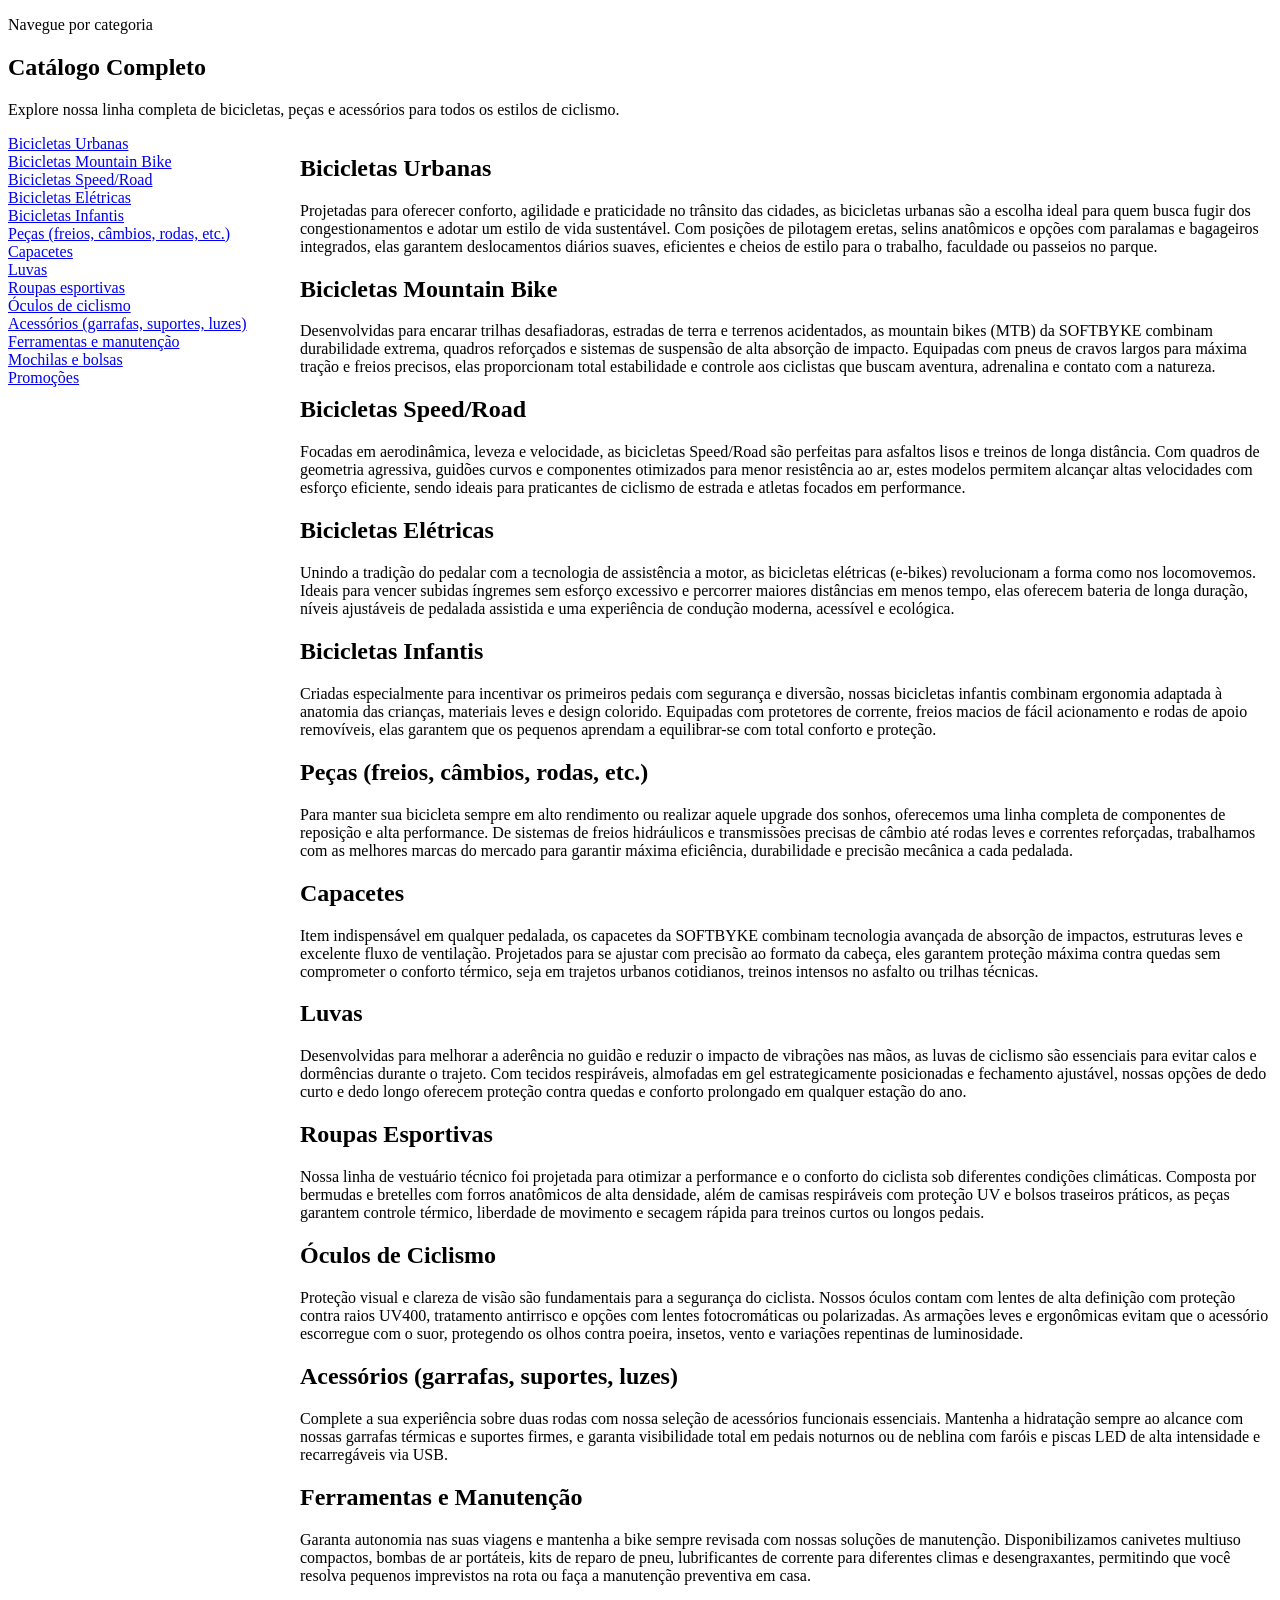
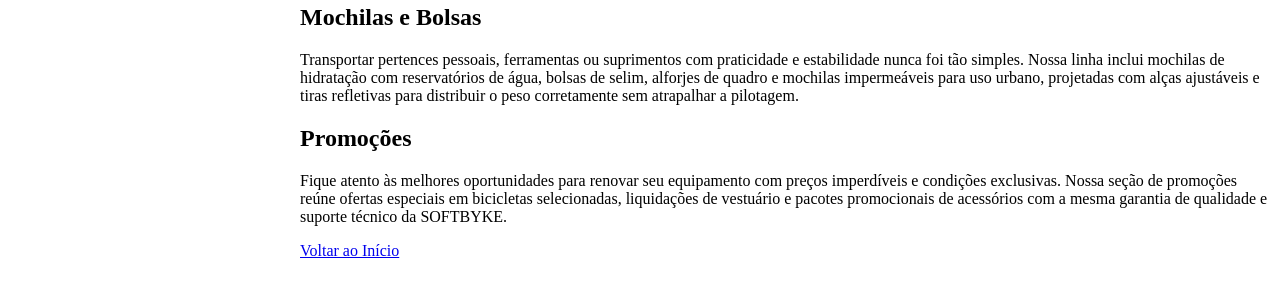
==== catalogo.html @ 9c8e3137 "HTML inicial da página de catálogo" ====
<!DOCTYPE html>
<html lang="pt-BR">
<head>
    <meta charset="UTF-8">
    <meta name="viewport" content="width=device-width, initial-scale=1.0">
    <title>Catálogo Completo | SOFTBYKE</title>

    <!--
        O CSS abaixo define APENAS a estrutura de layout
        (menu lateral fixo à esquerda + conteúdo ao lado, do jeito
        que aparece na imagem de referência). Nenhuma cor, fonte,
        sombra ou estilo visual foi definido.
    -->
    <style>
        #catalogo-container {
            display: flex;
            align-items: flex-start;
            gap: 2rem;
        }

        #menu-catalogo {
            flex: 0 0 260px;
            position: sticky;
            top: 1rem;
        }

        #menu-catalogo ol {
            list-style: none;
            margin: 0;
            padding: 0;
        }

        #conteudo-catalogo {
            flex: 1 1 auto;
            min-width: 0;
        }
    </style>
</head>
<body>

    <!-- Sera definido posteriormente -->
    <header></header>

    <main>

        <!-- Seção de introdução / banner da página -->
        <section id="topo-catalogo">
            <p>Navegue por categoria</p>
            <h1>Catálogo Completo</h1>
            <p>Explore nossa linha completa de bicicletas, peças e acessórios para todos os estilos de ciclismo.</p>
        </section>

        <!-- CONTAINER PRINCIPAL: MENU LATERAL + CONTEÚDO -->
        <div id="catalogo-container">

            <!-- MENU LATERAL DE NAVEGAÇÃO DO CATÁLOGO -->
            <nav id="menu-catalogo" aria-label="Navegação do catálogo">
                <ol>
                    <li><a href="#bicicletas-urbanas">Bicicletas Urbanas</a></li>
                    <li><a href="#bicicletas-mountain-bike">Bicicletas Mountain Bike</a></li>
                    <li><a href="#bicicletas-speed-road">Bicicletas Speed/Road</a></li>
                    <li><a href="#bicicletas-eletricas">Bicicletas Elétricas</a></li>
                    <li><a href="#bicicletas-infantis">Bicicletas Infantis</a></li>
                    <li><a href="#pecas">Peças (freios, câmbios, rodas, etc.)</a></li>
                    <li><a href="#capacetes">Capacetes</a></li>
                    <li><a href="#luvas">Luvas</a></li>
                    <li><a href="#roupas-esportivas">Roupas esportivas</a></li>
                    <li><a href="#oculos-de-ciclismo">Óculos de ciclismo</a></li>
                    <li><a href="#acessorios">Acessórios (garrafas, suportes, luzes)</a></li>
                    <li><a href="#ferramentas-e-manutencao">Ferramentas e manutenção</a></li>
                    <li><a href="#mochilas-e-bolsas">Mochilas e bolsas</a></li>
                    <li><a href="#promocoes">Promoções</a></li>
                </ol>
            </nav>

            <!-- CONTEÚDO DAS CATEGORIAS -->
            <div id="conteudo-catalogo">

                <article id="bicicletas-urbanas">
                    <h2>Bicicletas Urbanas</h2>
                    <p>Projetadas para oferecer conforto, agilidade e praticidade no trânsito das cidades, as bicicletas urbanas são a escolha ideal para quem busca fugir dos congestionamentos e adotar um estilo de vida sustentável. Com posições de pilotagem eretas, selins anatômicos e opções com paralamas e bagageiros integrados, elas garantem deslocamentos diários suaves, eficientes e cheios de estilo para o trabalho, faculdade ou passeios no parque.</p>
                </article>

                <article id="bicicletas-mountain-bike">
                    <h2>Bicicletas Mountain Bike</h2>
                    <p>Desenvolvidas para encarar trilhas desafiadoras, estradas de terra e terrenos acidentados, as mountain bikes (MTB) da SOFTBYKE combinam durabilidade extrema, quadros reforçados e sistemas de suspensão de alta absorção de impacto. Equipadas com pneus de cravos largos para máxima tração e freios precisos, elas proporcionam total estabilidade e controle aos ciclistas que buscam aventura, adrenalina e contato com a natureza.</p>
                </article>

                <article id="bicicletas-speed-road">
                    <h2>Bicicletas Speed/Road</h2>
                    <p>Focadas em aerodinâmica, leveza e velocidade, as bicicletas Speed/Road são perfeitas para asfaltos lisos e treinos de longa distância. Com quadros de geometria agressiva, guidões curvos e componentes otimizados para menor resistência ao ar, estes modelos permitem alcançar altas velocidades com esforço eficiente, sendo ideais para praticantes de ciclismo de estrada e atletas focados em performance.</p>
                </article>

                <article id="bicicletas-eletricas">
                    <h2>Bicicletas Elétricas</h2>
                    <p>Unindo a tradição do pedalar com a tecnologia de assistência a motor, as bicicletas elétricas (e-bikes) revolucionam a forma como nos locomovemos. Ideais para vencer subidas íngremes sem esforço excessivo e percorrer maiores distâncias em menos tempo, elas oferecem bateria de longa duração, níveis ajustáveis de pedalada assistida e uma experiência de condução moderna, acessível e ecológica.</p>
                </article>

                <article id="bicicletas-infantis">
                    <h2>Bicicletas Infantis</h2>
                    <p>Criadas especialmente para incentivar os primeiros pedais com segurança e diversão, nossas bicicletas infantis combinam ergonomia adaptada à anatomia das crianças, materiais leves e design colorido. Equipadas com protetores de corrente, freios macios de fácil acionamento e rodas de apoio removíveis, elas garantem que os pequenos aprendam a equilibrar-se com total conforto e proteção.</p>
                </article>

                <article id="pecas">
                    <h2>Peças (freios, câmbios, rodas, etc.)</h2>
                    <p>Para manter sua bicicleta sempre em alto rendimento ou realizar aquele upgrade dos sonhos, oferecemos uma linha completa de componentes de reposição e alta performance. De sistemas de freios hidráulicos e transmissões precisas de câmbio até rodas leves e correntes reforçadas, trabalhamos com as melhores marcas do mercado para garantir máxima eficiência, durabilidade e precisão mecânica a cada pedalada.</p>
                </article>

                <article id="capacetes">
                    <h2>Capacetes</h2>
                    <p>Item indispensável em qualquer pedalada, os capacetes da SOFTBYKE combinam tecnologia avançada de absorção de impactos, estruturas leves e excelente fluxo de ventilação. Projetados para se ajustar com precisão ao formato da cabeça, eles garantem proteção máxima contra quedas sem comprometer o conforto térmico, seja em trajetos urbanos cotidianos, treinos intensos no asfalto ou trilhas técnicas.</p>
                </article>

                <article id="luvas">
                    <h2>Luvas</h2>
                    <p>Desenvolvidas para melhorar a aderência no guidão e reduzir o impacto de vibrações nas mãos, as luvas de ciclismo são essenciais para evitar calos e dormências durante o trajeto. Com tecidos respiráveis, almofadas em gel estrategicamente posicionadas e fechamento ajustável, nossas opções de dedo curto e dedo longo oferecem proteção contra quedas e conforto prolongado em qualquer estação do ano.</p>
                </article>

                <article id="roupas-esportivas">
                    <h2>Roupas Esportivas</h2>
                    <p>Nossa linha de vestuário técnico foi projetada para otimizar a performance e o conforto do ciclista sob diferentes condições climáticas. Composta por bermudas e bretelles com forros anatômicos de alta densidade, além de camisas respiráveis com proteção UV e bolsos traseiros práticos, as peças garantem controle térmico, liberdade de movimento e secagem rápida para treinos curtos ou longos pedais.</p>
                </article>

                <article id="oculos-de-ciclismo">
                    <h2>Óculos de Ciclismo</h2>
                    <p>Proteção visual e clareza de visão são fundamentais para a segurança do ciclista. Nossos óculos contam com lentes de alta definição com proteção contra raios UV400, tratamento antirrisco e opções com lentes fotocromáticas ou polarizadas. As armações leves e ergonômicas evitam que o acessório escorregue com o suor, protegendo os olhos contra poeira, insetos, vento e variações repentinas de luminosidade.</p>
                </article>

                <article id="acessorios">
                    <h2>Acessórios (garrafas, suportes, luzes)</h2>
                    <p>Complete a sua experiência sobre duas rodas com nossa seleção de acessórios funcionais essenciais. Mantenha a hidratação sempre ao alcance com nossas garrafas térmicas e suportes firmes, e garanta visibilidade total em pedais noturnos ou de neblina com faróis e piscas LED de alta intensidade e recarregáveis via USB.</p>
                </article>

                <article id="ferramentas-e-manutencao">
                    <h2>Ferramentas e Manutenção</h2>
                    <p>Garanta autonomia nas suas viagens e mantenha a bike sempre revisada com nossas soluções de manutenção. Disponibilizamos canivetes multiuso compactos, bombas de ar portáteis, kits de reparo de pneu, lubrificantes de corrente para diferentes climas e desengraxantes, permitindo que você resolva pequenos imprevistos na rota ou faça a manutenção preventiva em casa.</p>
                </article>

                <article id="mochilas-e-bolsas">
                    <h2>Mochilas e Bolsas</h2>
                    <p>Transportar pertences pessoais, ferramentas ou suprimentos com praticidade e estabilidade nunca foi tão simples. Nossa linha inclui mochilas de hidratação com reservatórios de água, bolsas de selim, alforjes de quadro e mochilas impermeáveis para uso urbano, projetadas com alças ajustáveis e tiras refletivas para distribuir o peso corretamente sem atrapalhar a pilotagem.</p>
                </article>

                <article id="promocoes">
                    <h2>Promoções</h2>
                    <p>Fique atento às melhores oportunidades para renovar seu equipamento com preços imperdíveis e condições exclusivas. Nossa seção de promoções reúne ofertas especiais em bicicletas selecionadas, liquidações de vestuário e pacotes promocionais de acessórios com a mesma garantia de qualidade e suporte técnico da SOFTBYKE.</p>
                </article>

                <p id="voltar-ao-topo"><a href="#topo-catalogo">Voltar ao Início</a></p>

            </div>
            <!-- fim #conteudo-catalogo -->

        </div>
        <!-- fim #catalogo-container -->

    </main>

    <!-- era definido posteriormente -->
    <footer></footer>

</body>
</html>
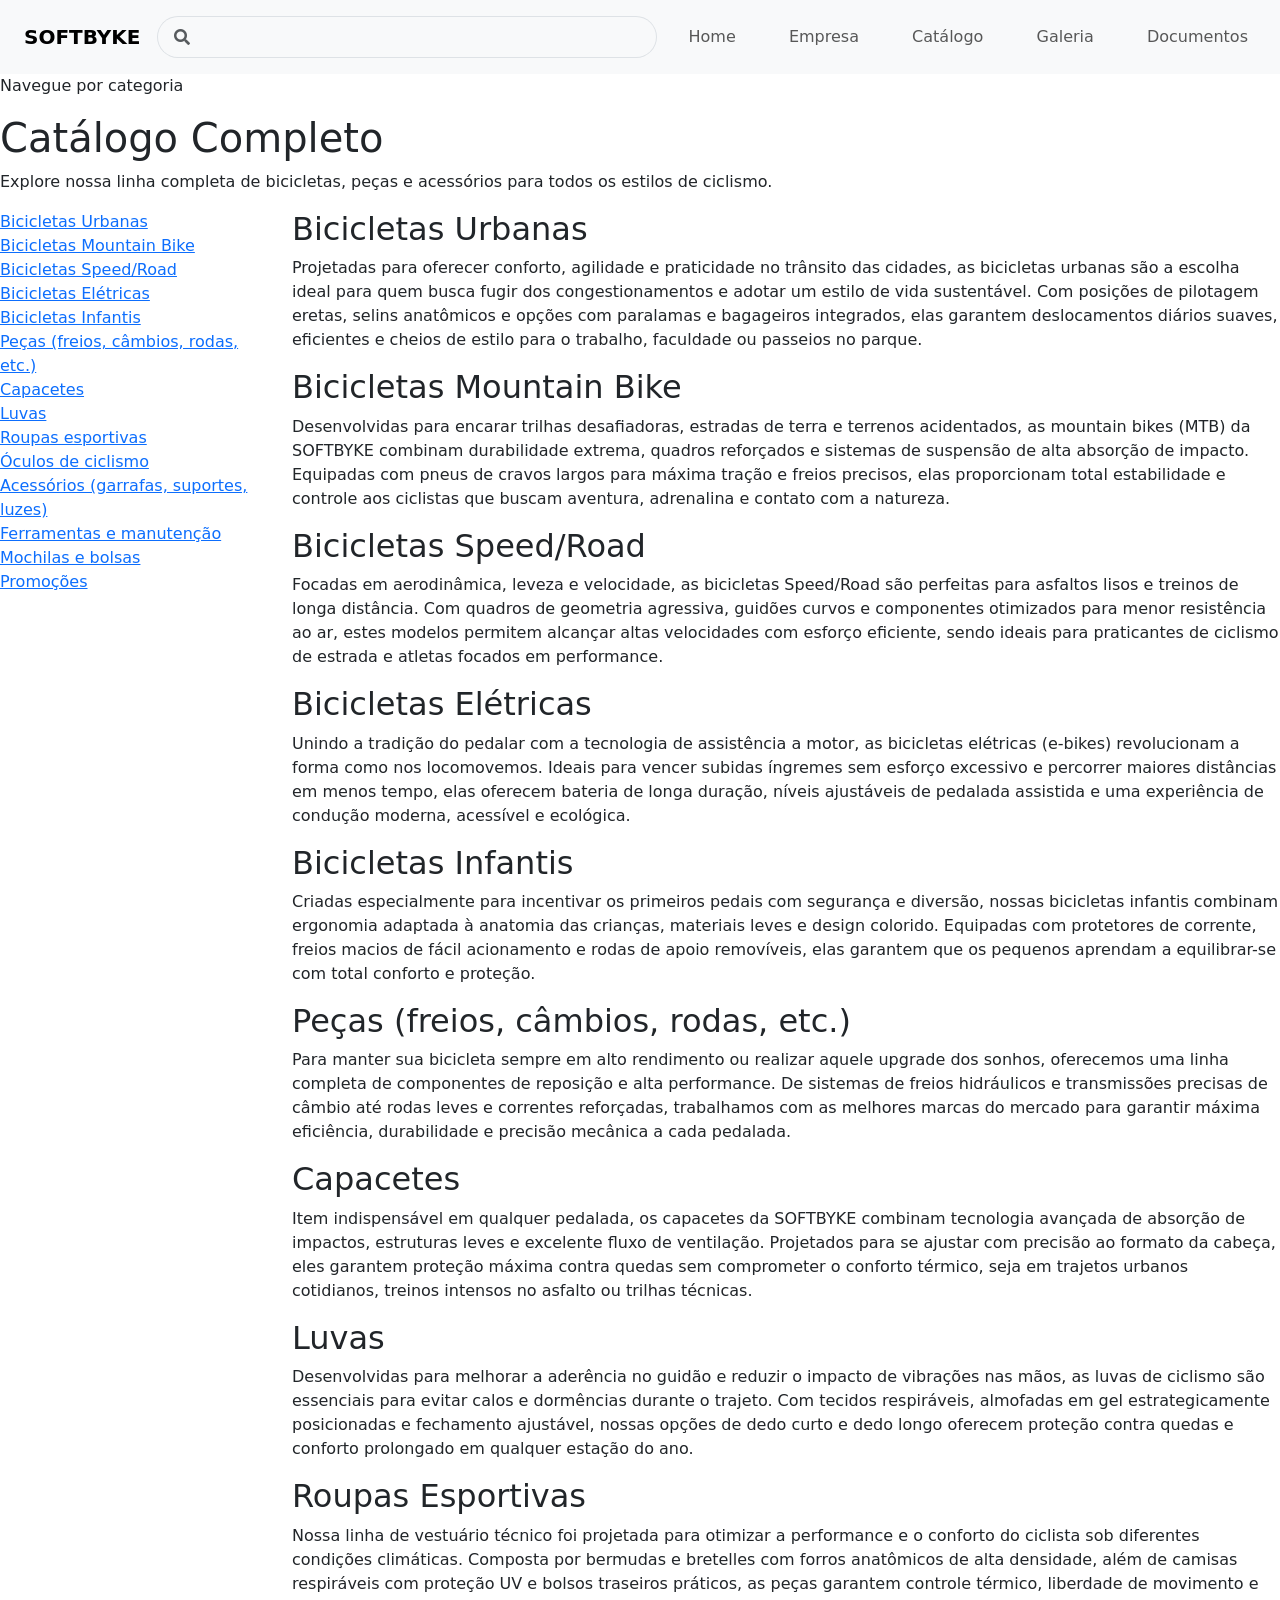
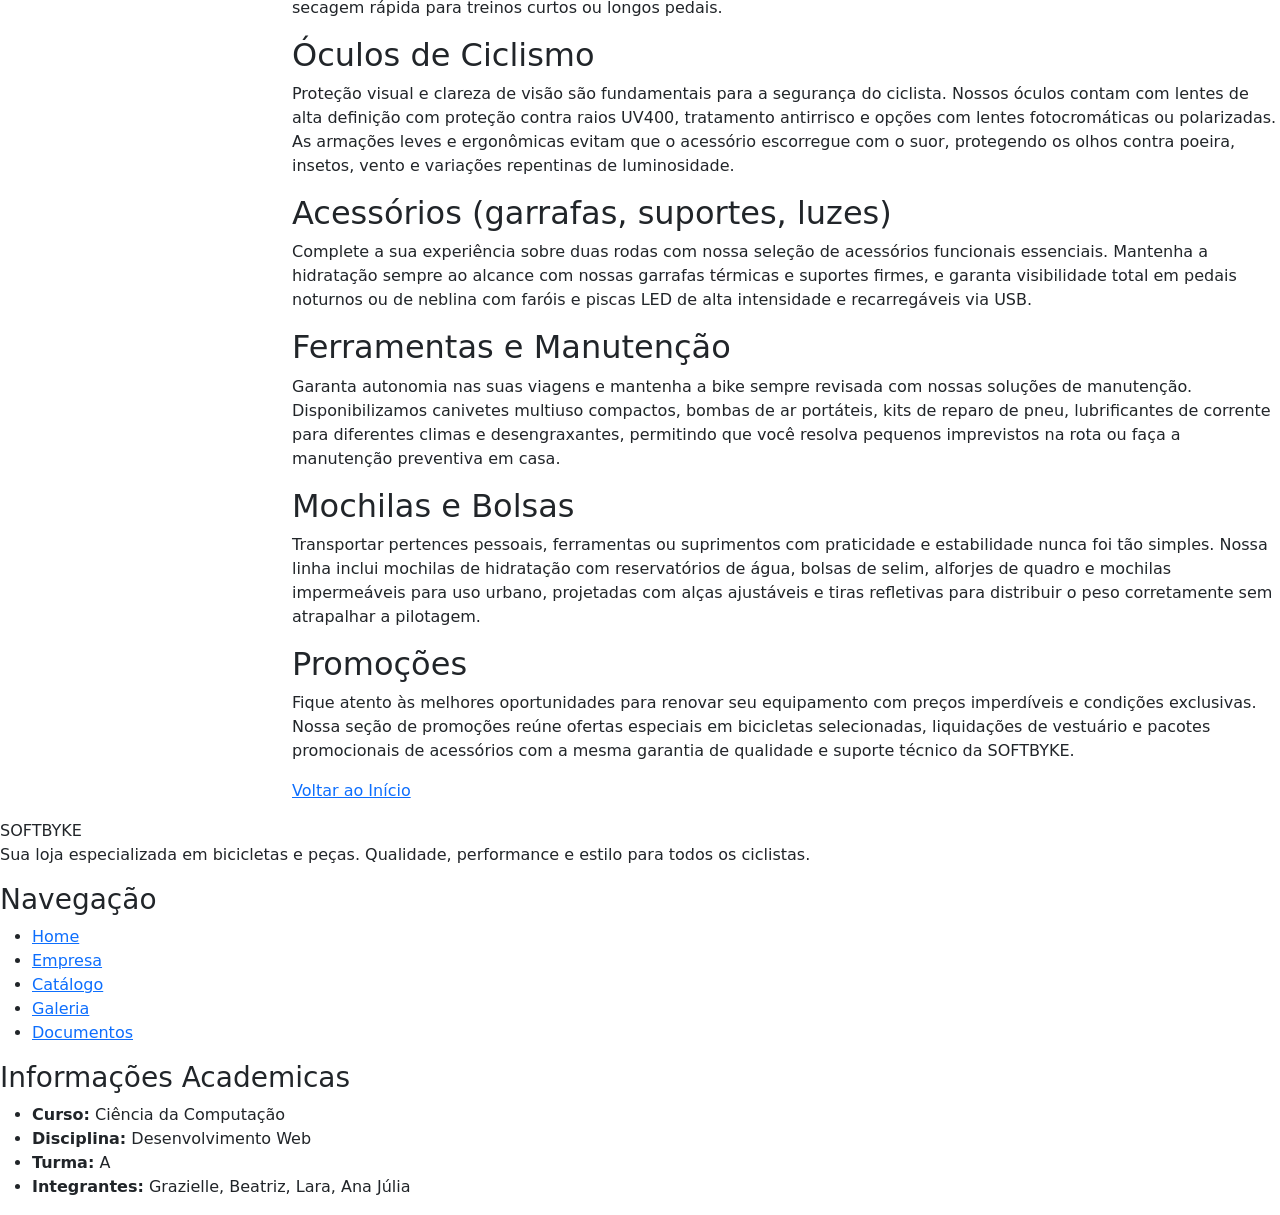
==== commit 3f2f7566: "Adicionar footer e barra de navegação" ====
--- a/catalogo.html
+++ b/catalogo.html
@@ -5,6 +5,16 @@
     <meta name="viewport" content="width=device-width, initial-scale=1.0">
     <title>Catálogo Completo | SOFTBYKE</title>
 
+    <!--Link do bootstrap (framework CSS para estilização e componentes)-->
+    <link href="https://cdn.jsdelivr.net/npm/bootstrap@5.3.3/dist/css/bootstrap.min.css" rel="stylesheet"
+        integrity="sha384-QWTKZyjpPEjISv5WaRU9OFeRpok6YctnYmDr5pNlyT2bRjXh0JMhjY6hW+ALEwIH" crossorigin="anonymous">
+
+    <!--Biblioteca Font Awesome 5 Pro para carregar ícones na página-->
+    <link rel="stylesheet" href="https://pro.fontawesome.com/releases/v5.10.0/css/all.css"
+        integrity="sha384-AYmEC3Yw5cVb3ZcuHtOA93w35dYTsvhLPVnYs9eStHfGJvOvKxVfELGroGkvsg+p" crossorigin="anonymous" />
+
+    <link rel="stylesheet" href="style.css">
+    <link rel="stylesheet" href="script.js">
     <!--
         O CSS abaixo define APENAS a estrutura de layout
         (menu lateral fixo à esquerda + conteúdo ao lado, do jeito
@@ -38,8 +48,45 @@
 </head>
 <body>
 
-    <!-- Sera definido posteriormente -->
-    <header></header>
+    <nav class="navbar navbar-expand-lg bg-body-tertiary py-3">
+        <div class="container-fluid align-items-center px-4">
+
+            <!-- LOGO -->
+            <a class="navbar-brand fw-bold" href="#">SOFTBYKE</a>
+
+            <button class="navbar-toggler" type="button" data-bs-toggle="collapse"
+                data-bs-target="#navbarSupportedContent" aria-controls="navbarSupportedContent" aria-expanded="false"
+                aria-label="Toggle navigation">
+                <span class="navbar-toggler-icon"></span>
+            </button>
+
+            <!-- este div cresce e ocupa todo o espaço à direita da logo -->
+            <div class="collapse navbar-collapse flex-grow-1" id="navbarSupportedContent">
+
+                <!-- BUSCA -->
+                <form class="d-flex align-items-center me-4 my-2 my-lg-0" role="search"
+                    style="max-width: 500px; width: 100%;">
+                    <div class="input-group">
+                        <span class="input-group-text bg-light border-end-0 rounded-start-pill ps-3">
+                            <i class="fas fa-search text-muted"></i>
+                        </span>
+                        <input class="form-control bg-light border-start-0 rounded-end-pill py-2 shadow-none"
+                            type="search" placeholder="" aria-label="Search">
+                    </div>
+                </form>
+
+                <!-- LINKS-->
+                <ul class="navbar-nav d-flex flex-grow-1 justify-content-between align-items-center mb-0">
+                    <li class="nav-item"><a class="nav-link" href="#">Home</a></li>
+                    <li class="nav-item"><a class="nav-link" href="#">Empresa</a></li>
+                    <li class="nav-item"><a class="nav-link" href="#">Catálogo</a></li>
+                    <li class="nav-item"><a class="nav-link" href="#">Galeria</a></li>
+                    <li class="nav-item"><a class="nav-link" href="#">Documentos</a></li>
+                </ul>
+
+            </div>
+        </div>
+    </nav>
 
     <main>
 
@@ -156,8 +203,34 @@
 
     </main>
 
-    <!-- era definido posteriormente -->
-    <footer></footer>
+    <footer class="footer">
+        <div class="footer-brand">
+            <div class="footer-logo">SOFTBYKE</div>
+            <p class="footer-description">Sua loja especializada em bicicletas e peças. Qualidade, performance e estilo
+                para todos os ciclistas.</p>
+        </div>
+
+        <div class="footer-nav">
+            <h3>Navegação</h3>
+            <ul>
+                <li><a href="index.html">Home</a></li>
+                <li><a href="empresa.html">Empresa</a></li>
+                <li><a href="catalogo.html">Catálogo</a></li>
+                <li><a href="galeria.html">Galeria</a></li>
+                <li><a href="documentos.html">Documentos</a></li>
+            </ul>
+        </div>
+
+        <div class="footer-academic">
+            <h3>Informações Academicas</h3>
+            <ul>
+                <li><strong>Curso:</strong> Ciência da Computação</li>
+                <li><strong>Disciplina:</strong> Desenvolvimento Web</li>
+                <li><strong>Turma:</strong> A</li>
+                <li><strong>Integrantes:</strong> Grazielle, Beatriz, Lara, Ana Júlia</li>
+            </ul>
+        </div>
+    </footer>
 
 </body>
 </html>
--- a/style.css
+++ b/style.css
@@ -0,0 +1,43 @@
+.grid-links {
+  display: grid;
+  grid-template-columns: repeat(5, 1fr);
+  gap: 30px;
+  margin-top: 40px;
+}
+
+/* Formatação do link para centralizar os itens */
+.card-link {
+  display: flex;
+  flex-direction: column; /* Coloca o H3 abaixo da imagem */
+  align-items: center;
+  text-align: center;
+  text-decoration: none;
+  color: #111111;
+}
+
+.logo-brand {
+  width: 100%; 
+  height: 140px; 
+  object-fit: contain; /* Mantém a proporção da logo sem distorcer */
+  background-color: #d9d9d9; /* Fundo cinza caso a logo tenha fundo transparente */
+  margin-bottom: 10px;
+}
+
+/* Formatação do texto do link */
+.card-link h3 {
+  font-size: 14px;
+  font-weight: 500;
+  margin: 0;
+}
+
+@media (max-width: 900px) {
+  .grid-links {
+    grid-template-columns: repeat(3, 1fr);
+  }
+}
+
+@media (max-width: 600px) {
+  .grid-links {
+    grid-template-columns: repeat(2, 1fr);
+  }
+}
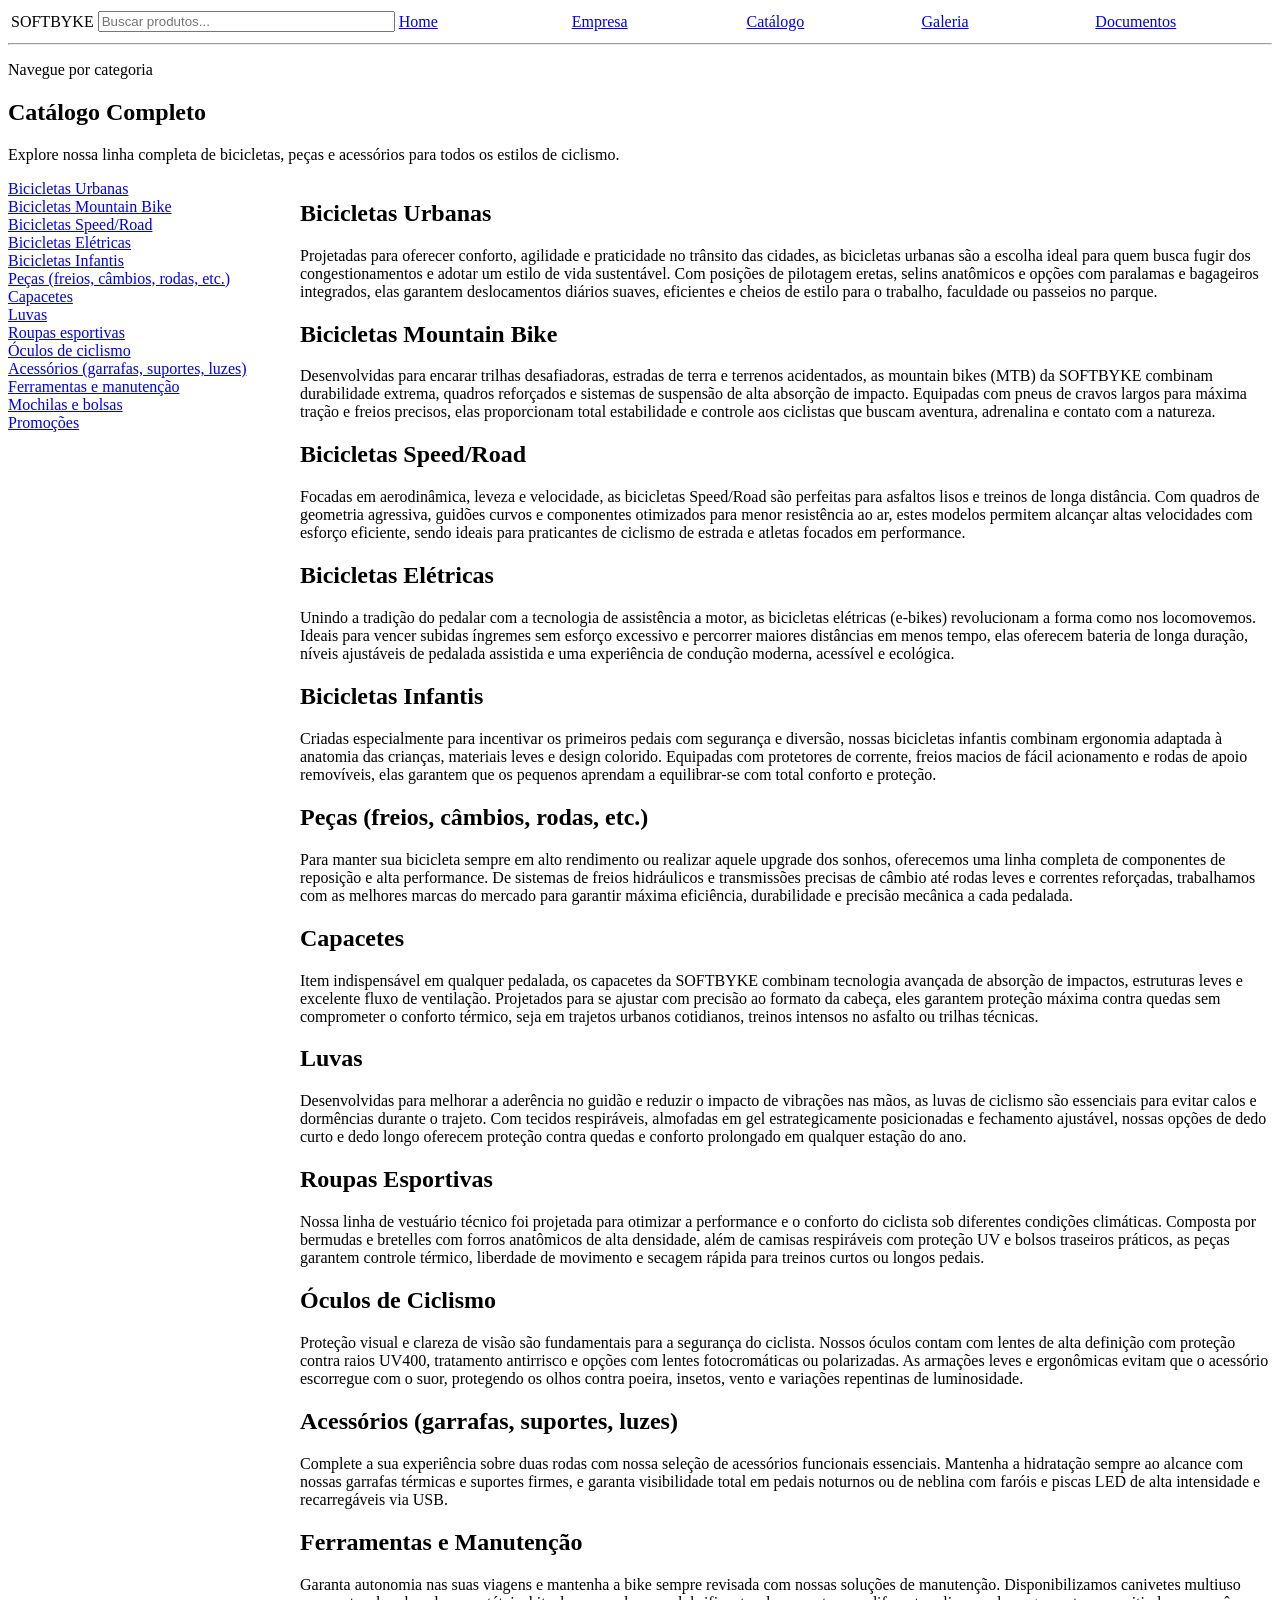
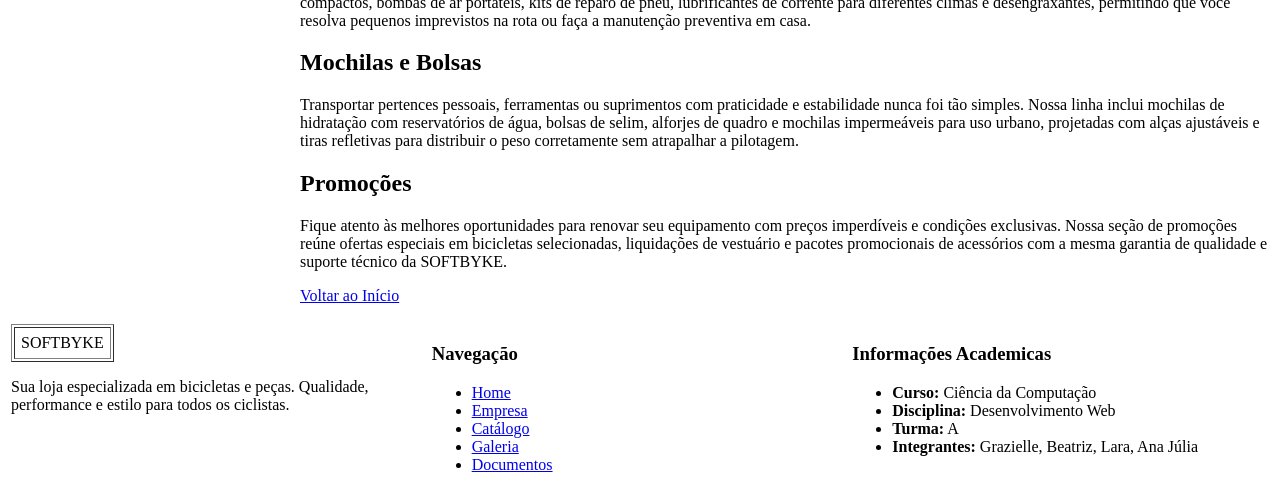
==== commit f059ca53: "corrigindo erros" ====
--- a/catalogo.html
+++ b/catalogo.html
@@ -4,17 +4,6 @@
     <meta charset="UTF-8">
     <meta name="viewport" content="width=device-width, initial-scale=1.0">
     <title>Catálogo Completo | SOFTBYKE</title>
-
-    <!--Link do bootstrap (framework CSS para estilização e componentes)-->
-    <link href="https://cdn.jsdelivr.net/npm/bootstrap@5.3.3/dist/css/bootstrap.min.css" rel="stylesheet"
-        integrity="sha384-QWTKZyjpPEjISv5WaRU9OFeRpok6YctnYmDr5pNlyT2bRjXh0JMhjY6hW+ALEwIH" crossorigin="anonymous">
-
-    <!--Biblioteca Font Awesome 5 Pro para carregar ícones na página-->
-    <link rel="stylesheet" href="https://pro.fontawesome.com/releases/v5.10.0/css/all.css"
-        integrity="sha384-AYmEC3Yw5cVb3ZcuHtOA93w35dYTsvhLPVnYs9eStHfGJvOvKxVfELGroGkvsg+p" crossorigin="anonymous" />
-
-    <link rel="stylesheet" href="style.css">
-    <link rel="stylesheet" href="script.js">
     <!--
         O CSS abaixo define APENAS a estrutura de layout
         (menu lateral fixo à esquerda + conteúdo ao lado, do jeito
@@ -48,45 +37,26 @@
 </head>
 <body>
 
-    <nav class="navbar navbar-expand-lg bg-body-tertiary py-3">
-        <div class="container-fluid align-items-center px-4">
-
-            <!-- LOGO -->
-            <a class="navbar-brand fw-bold" href="#">SOFTBYKE</a>
-
-            <button class="navbar-toggler" type="button" data-bs-toggle="collapse"
-                data-bs-target="#navbarSupportedContent" aria-controls="navbarSupportedContent" aria-expanded="false"
-                aria-label="Toggle navigation">
-                <span class="navbar-toggler-icon"></span>
-            </button>
-
-            <!-- este div cresce e ocupa todo o espaço à direita da logo -->
-            <div class="collapse navbar-collapse flex-grow-1" id="navbarSupportedContent">
-
-                <!-- BUSCA -->
-                <form class="d-flex align-items-center me-4 my-2 my-lg-0" role="search"
-                    style="max-width: 500px; width: 100%;">
-                    <div class="input-group">
-                        <span class="input-group-text bg-light border-end-0 rounded-start-pill ps-3">
-                            <i class="fas fa-search text-muted"></i>
-                        </span>
-                        <input class="form-control bg-light border-start-0 rounded-end-pill py-2 shadow-none"
-                            type="search" placeholder="" aria-label="Search">
-                    </div>
-                </form>
-
-                <!-- LINKS-->
-                <ul class="navbar-nav d-flex flex-grow-1 justify-content-between align-items-center mb-0">
-                    <li class="nav-item"><a class="nav-link" href="#">Home</a></li>
-                    <li class="nav-item"><a class="nav-link" href="#">Empresa</a></li>
-                    <li class="nav-item"><a class="nav-link" href="#">Catálogo</a></li>
-                    <li class="nav-item"><a class="nav-link" href="#">Galeria</a></li>
-                    <li class="nav-item"><a class="nav-link" href="#">Documentos</a></li>
-                </ul>
-
-            </div>
-        </div>
-    </nav>
+     <header class="navbar">
+        <table>
+            <tr>
+                <td class="navbar-logo" width="5%">SOFTBYKE</td>
+
+                <td width="10%">
+                    <form class="navbar-search" role="search">
+                        <input type="search" name="busca" size="35" placeholder="Buscar produtos...">
+                    </form>
+                </td>
+
+                <td width="15%"><a href="../homepage.html">Home</a></td>
+                <td width="15%"><a href="empresa.html">Empresa</a></td>
+                <td width="15%"><a href="catalogo.html">Catálogo</a></td>
+                <td width="15%"><a href="galeria.html">Galeria</a></td>
+                <td width="15%"><a href="documentos.html">Documentos</a></td>
+            </tr>
+        </table>
+    </header>
+    <hr>
 
     <main>
 
@@ -204,33 +174,40 @@
     </main>
 
     <footer class="footer">
-        <div class="footer-brand">
-            <div class="footer-logo">SOFTBYKE</div>
-            <p class="footer-description">Sua loja especializada em bicicletas e peças. Qualidade, performance e estilo
-                para todos os ciclistas.</p>
-        </div>
-
-        <div class="footer-nav">
-            <h3>Navegação</h3>
-            <ul>
-                <li><a href="index.html">Home</a></li>
-                <li><a href="empresa.html">Empresa</a></li>
-                <li><a href="catalogo.html">Catálogo</a></li>
-                <li><a href="galeria.html">Galeria</a></li>
-                <li><a href="documentos.html">Documentos</a></li>
-            </ul>
-        </div>
-
-        <div class="footer-academic">
-            <h3>Informações Academicas</h3>
-            <ul>
-                <li><strong>Curso:</strong> Ciência da Computação</li>
-                <li><strong>Disciplina:</strong> Desenvolvimento Web</li>
-                <li><strong>Turma:</strong> A</li>
-                <li><strong>Integrantes:</strong> Grazielle, Beatriz, Lara, Ana Júlia</li>
-            </ul>
-        </div>
+        <table width="100%">
+            <tr valign="top">
+                <td width="33%">
+                    <table border="1" cellpadding="6">
+                        <tr>
+                            <td>SOFTBYKE</td>
+                        </tr>
+                    </table>
+                    <p class="footer-description">Sua loja especializada em bicicletas e peças. Qualidade, <br>performance
+                        e estilo para todos os ciclistas.</p>
+                </td>
+ 
+                <td width="33%">
+                    <h3>Navegação</h3>
+                    <ul>
+                        <li><a href="../homepage.html">Home</a></li>
+                        <li><a href="empresa.html">Empresa</a></li>
+                        <li><a href="catalogo.html">Catálogo</a></li>
+                        <li><a href="galeria.html">Galeria</a></li>
+                        <li><a href="documentos.html">Documentos</a></li>
+                    </ul>
+                </td>
+ 
+                <td width="33%">
+                    <h3>Informações Academicas</h3>
+                    <ul>
+                        <li><strong>Curso:</strong> Ciência da Computação</li>
+                        <li><strong>Disciplina:</strong> Desenvolvimento Web</li>
+                        <li><strong>Turma:</strong> A</li>
+                        <li><strong>Integrantes:</strong> Grazielle, Beatriz, Lara, Ana Júlia</li>
+                    </ul>
+                </td>
+            </tr>
+        </table>
     </footer>
-
 </body>
 </html>
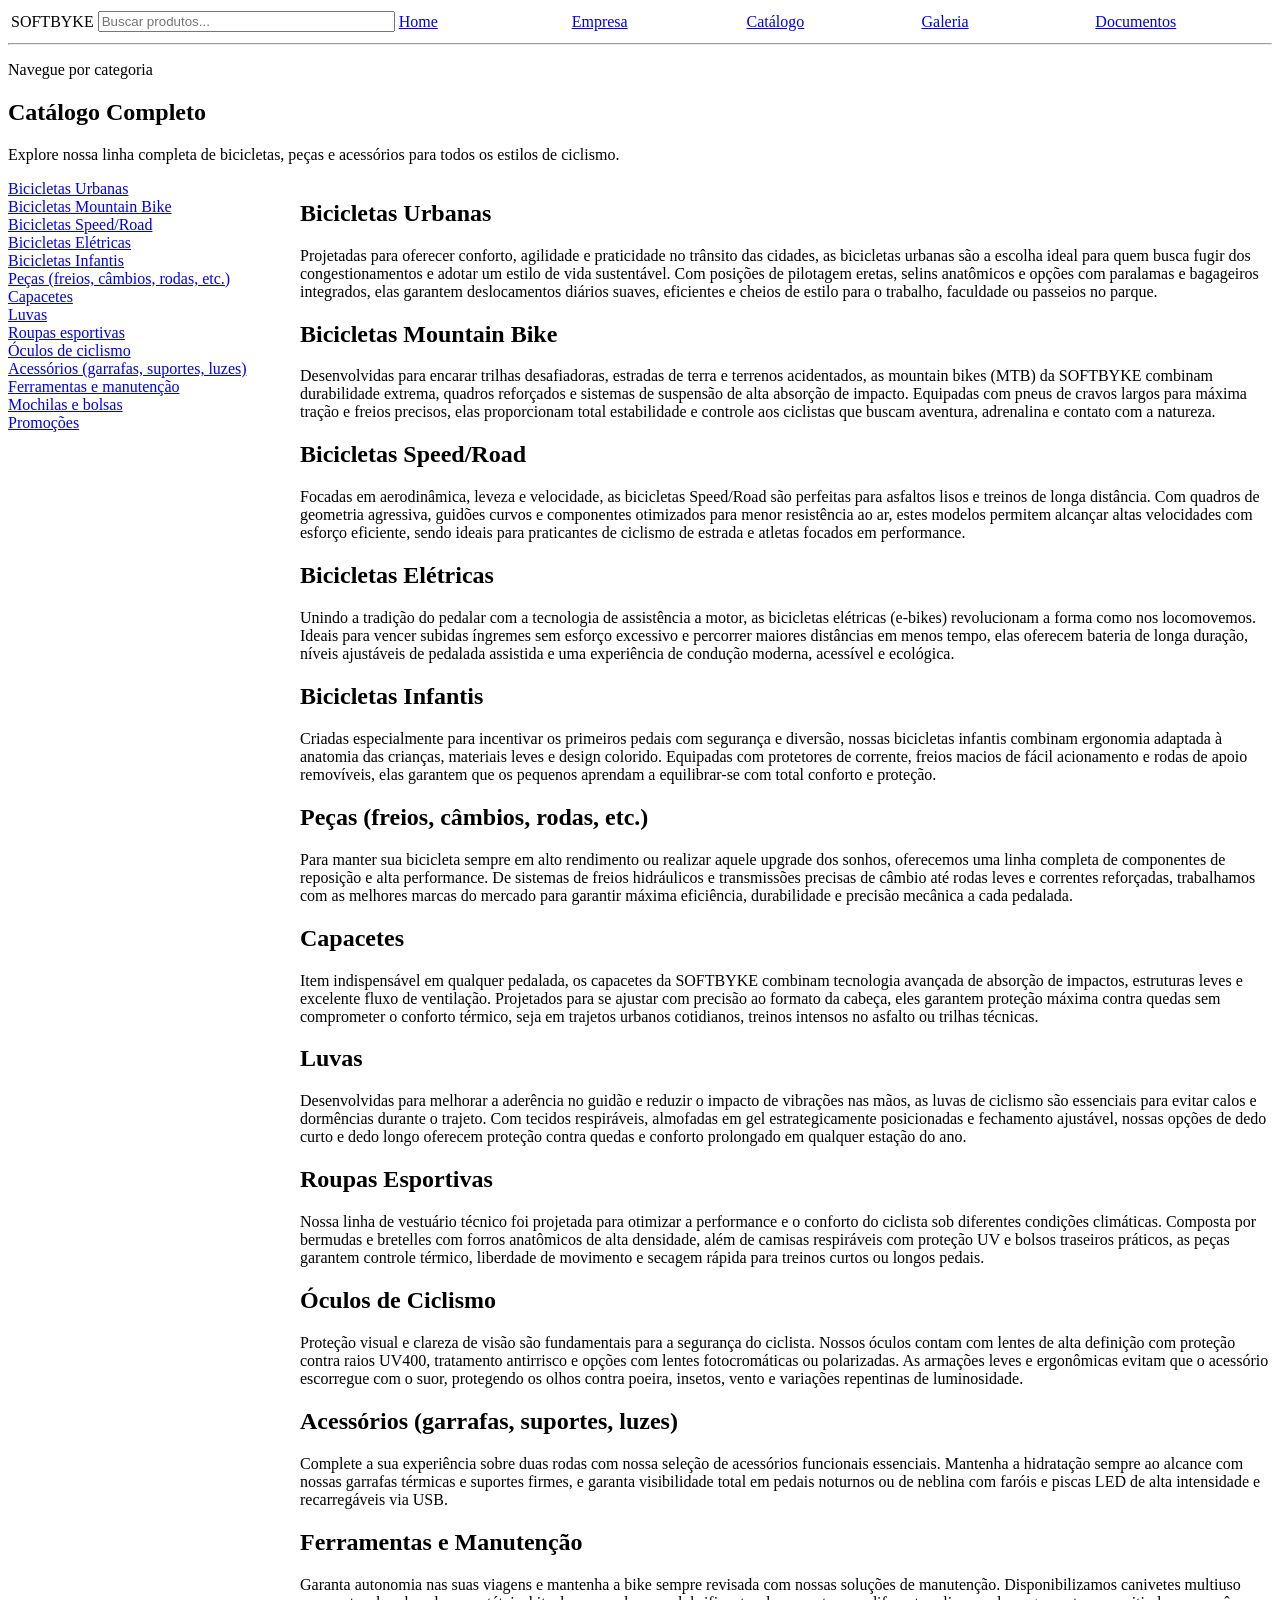
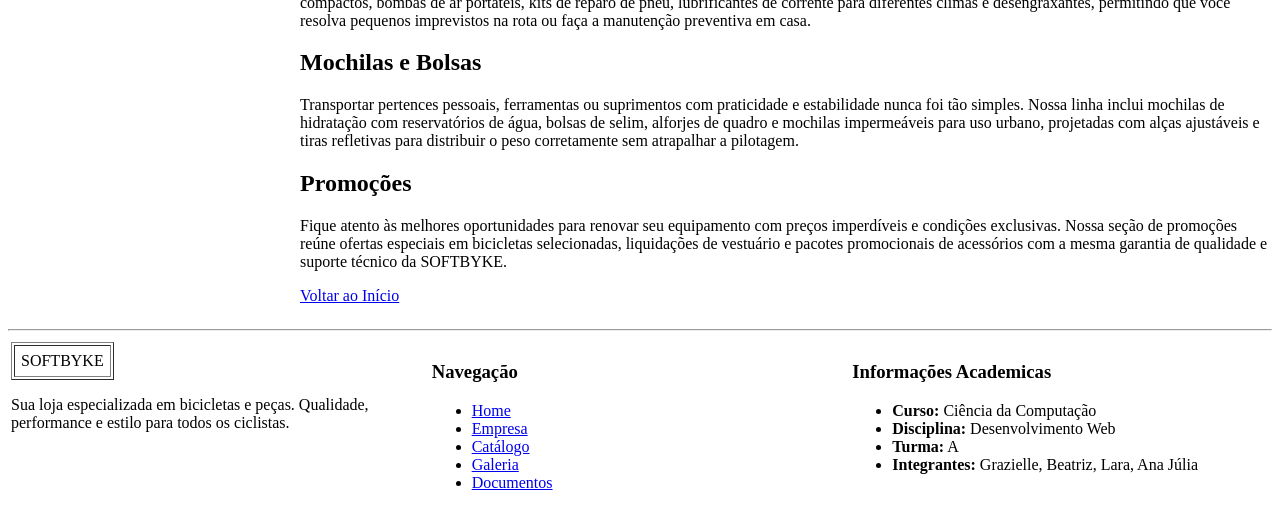
==== commit 22b476e3: "Adc css da homepage" ====
--- a/catalogo.html
+++ b/catalogo.html
@@ -172,7 +172,7 @@
         <!-- fim #catalogo-container -->
 
     </main>
-
+    <hr>
     <footer class="footer">
         <table width="100%">
             <tr valign="top">
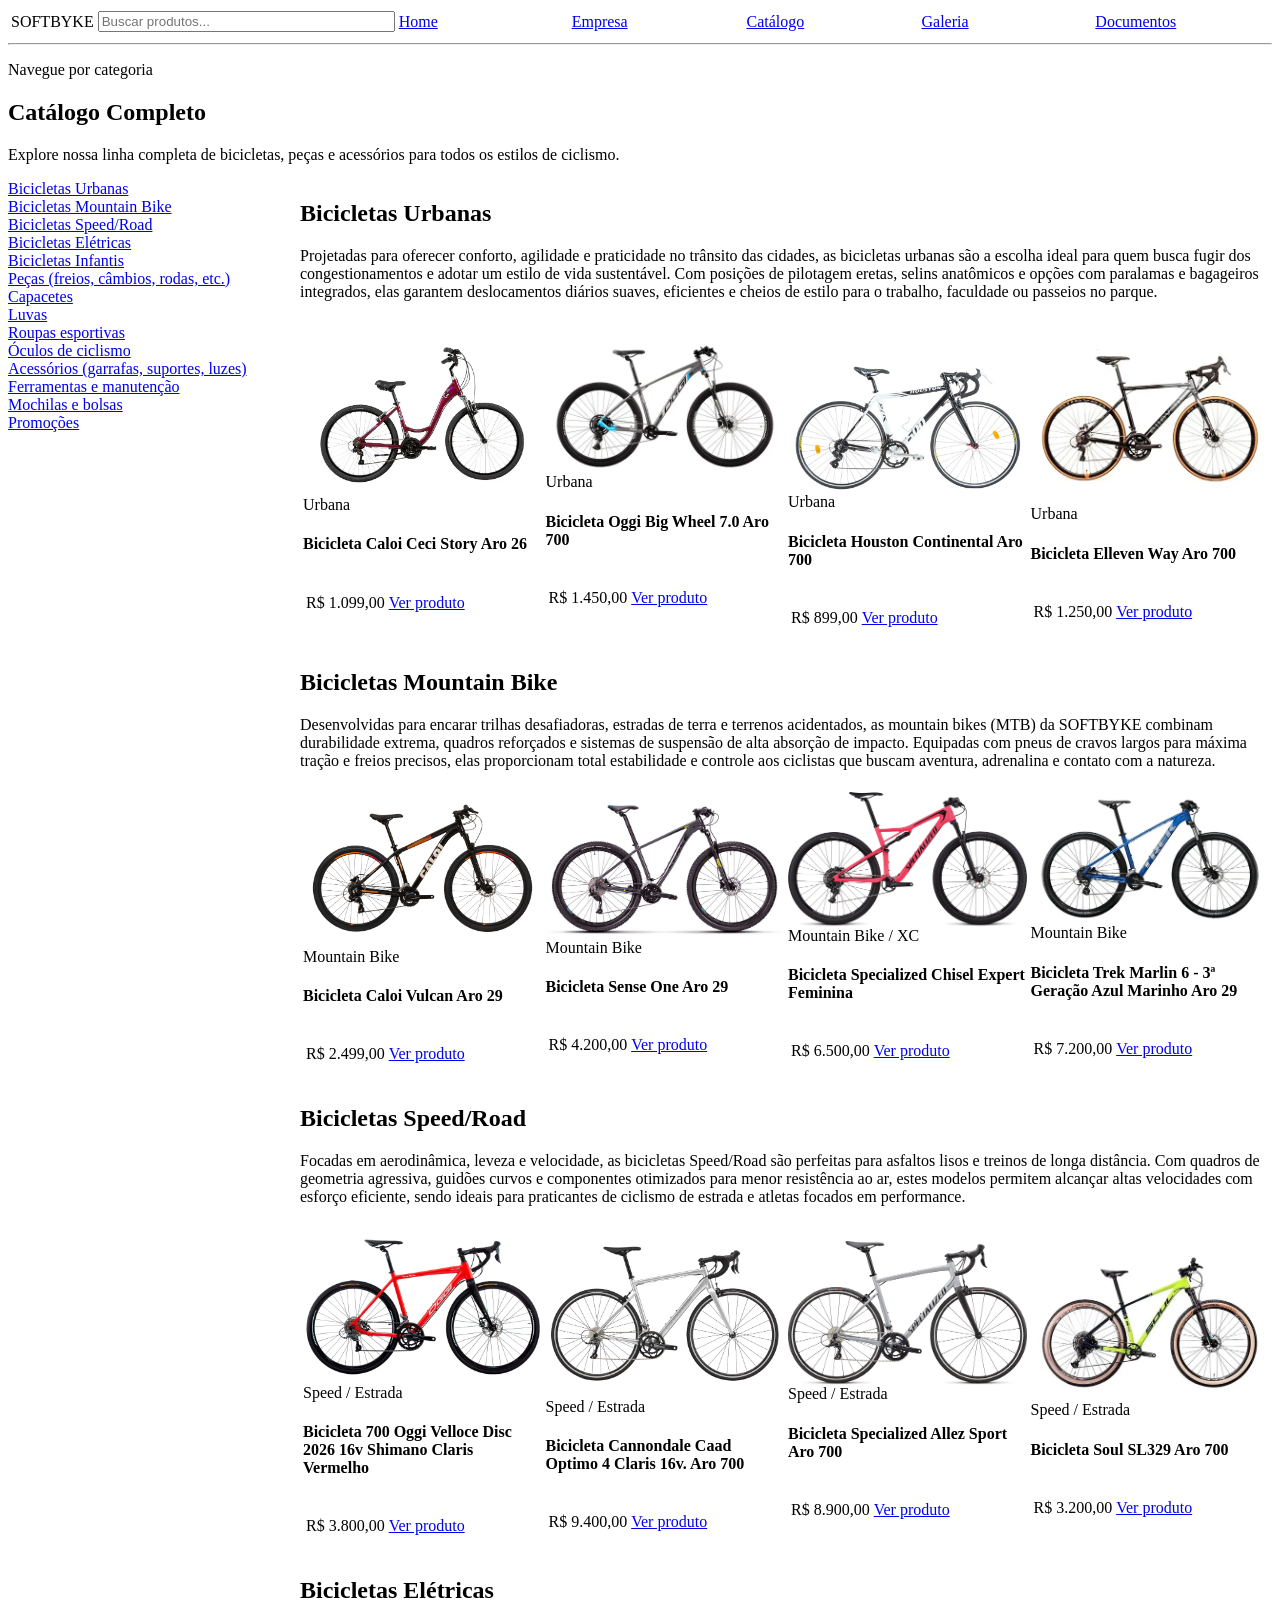
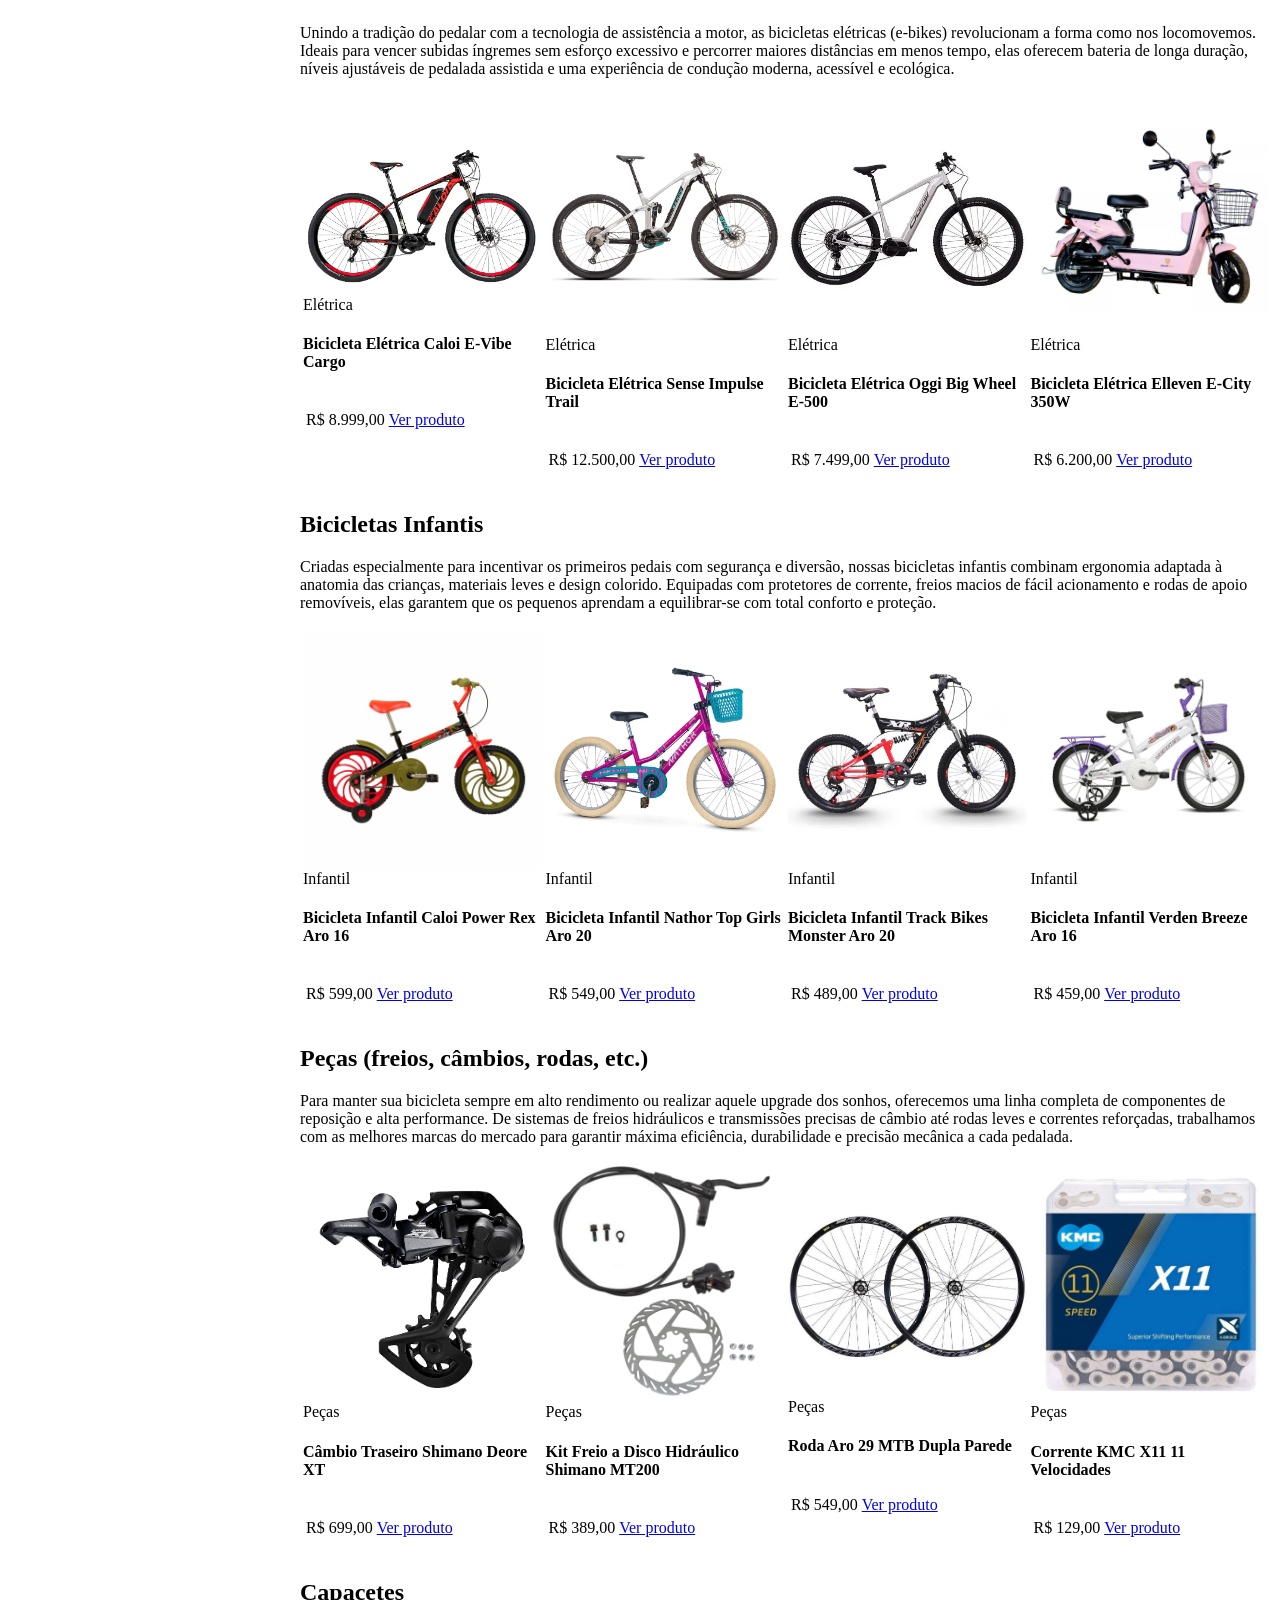
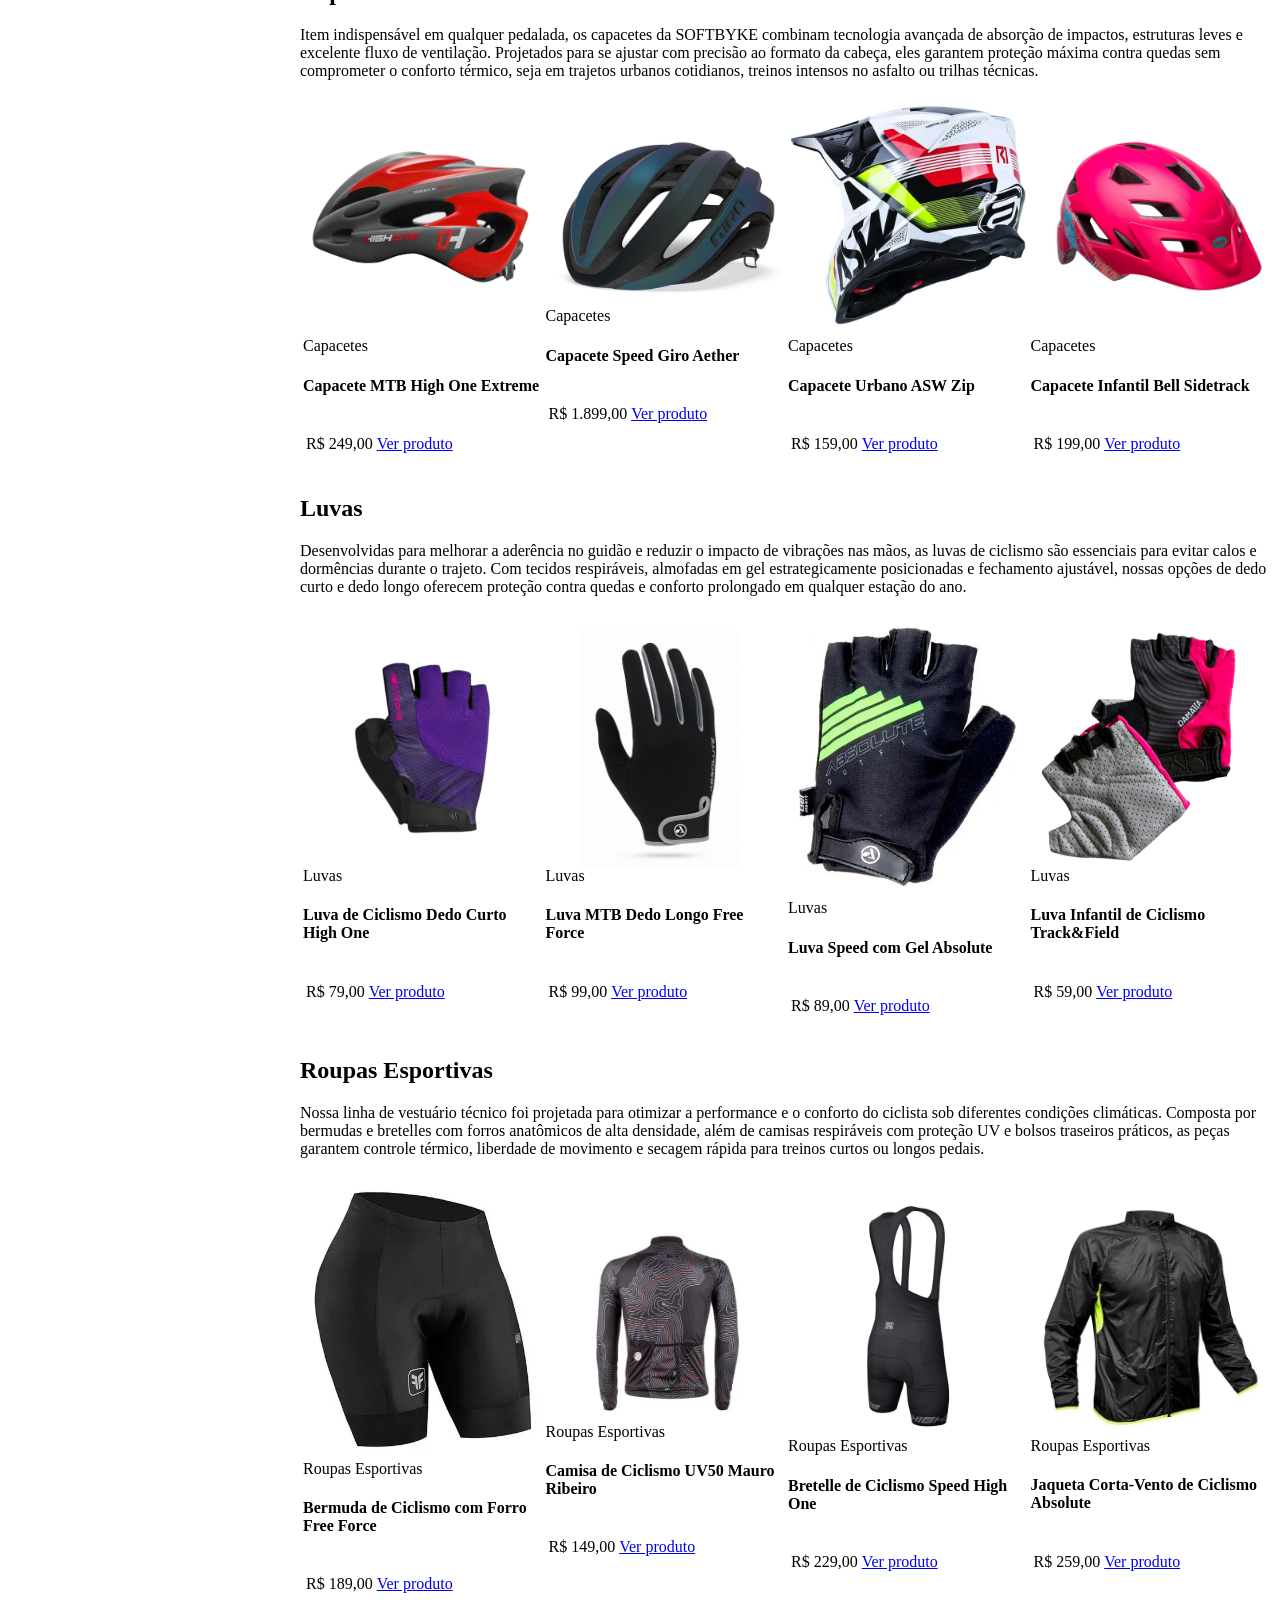
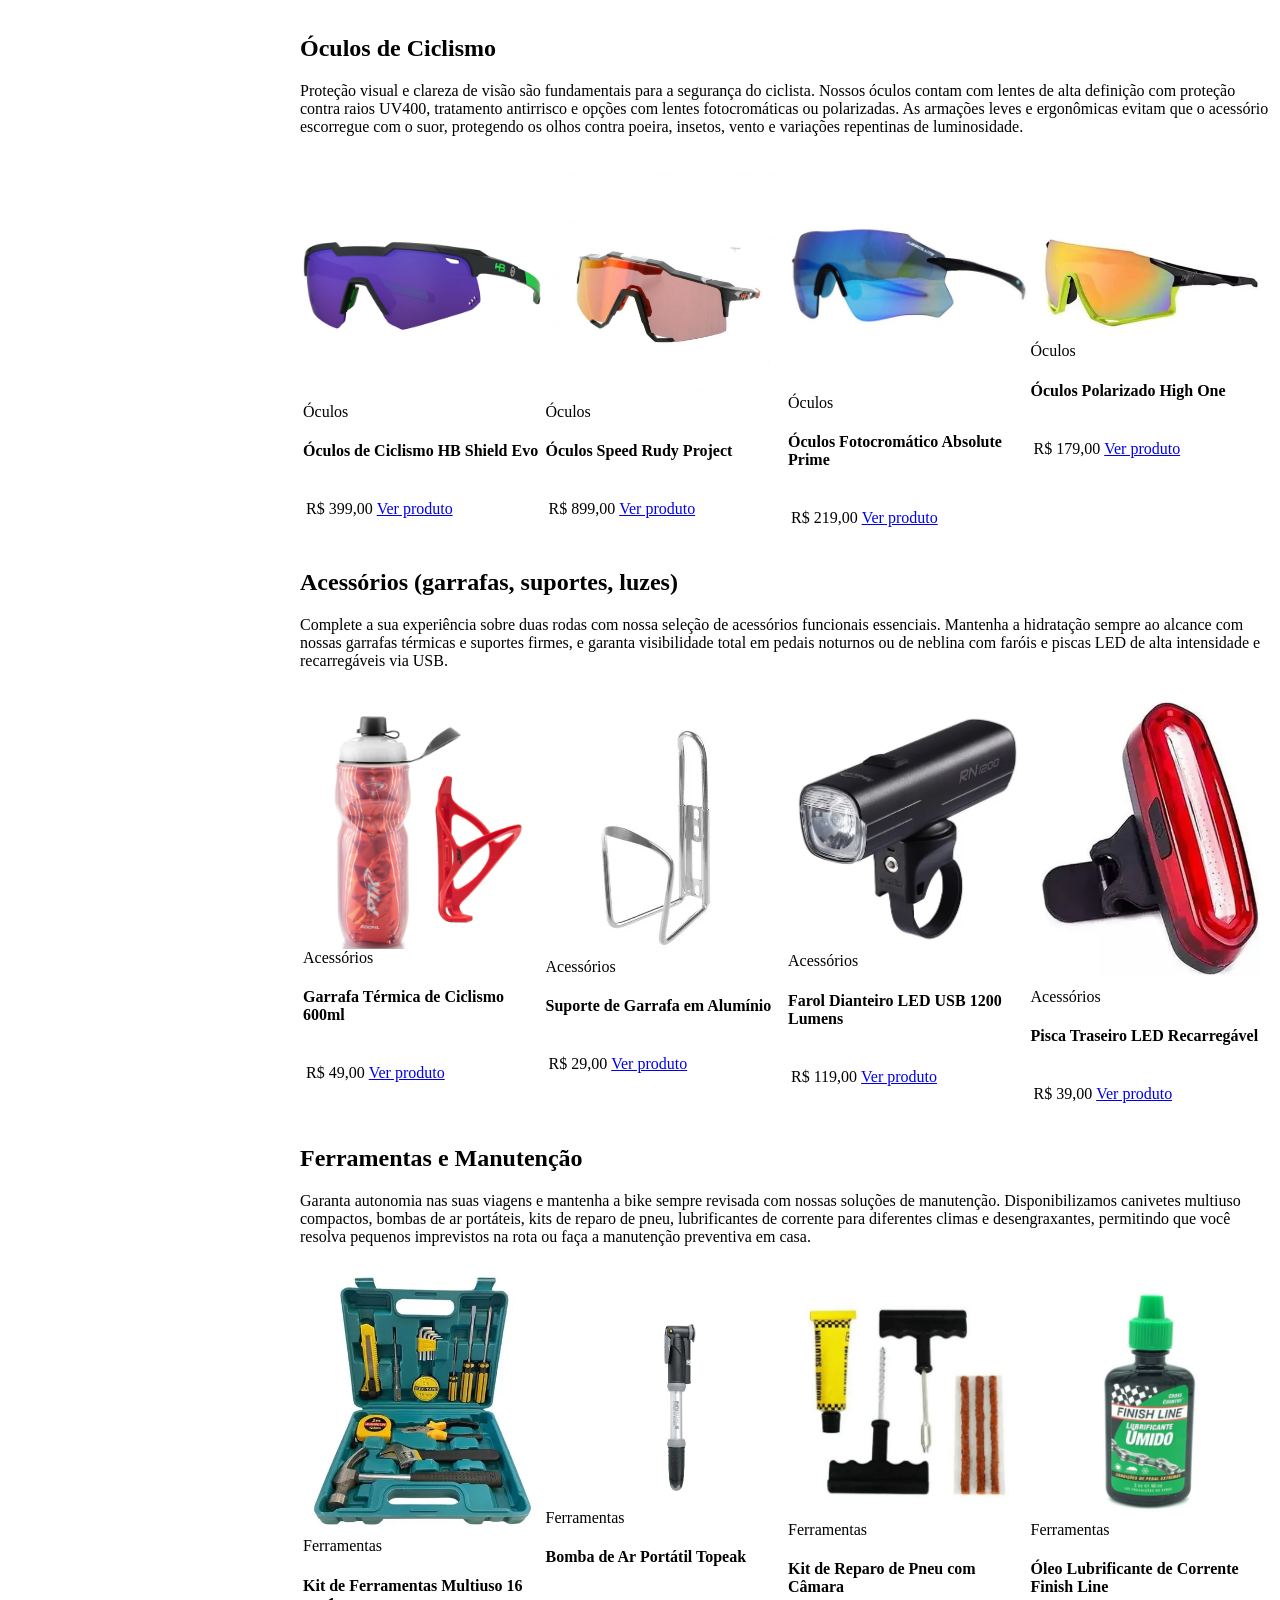
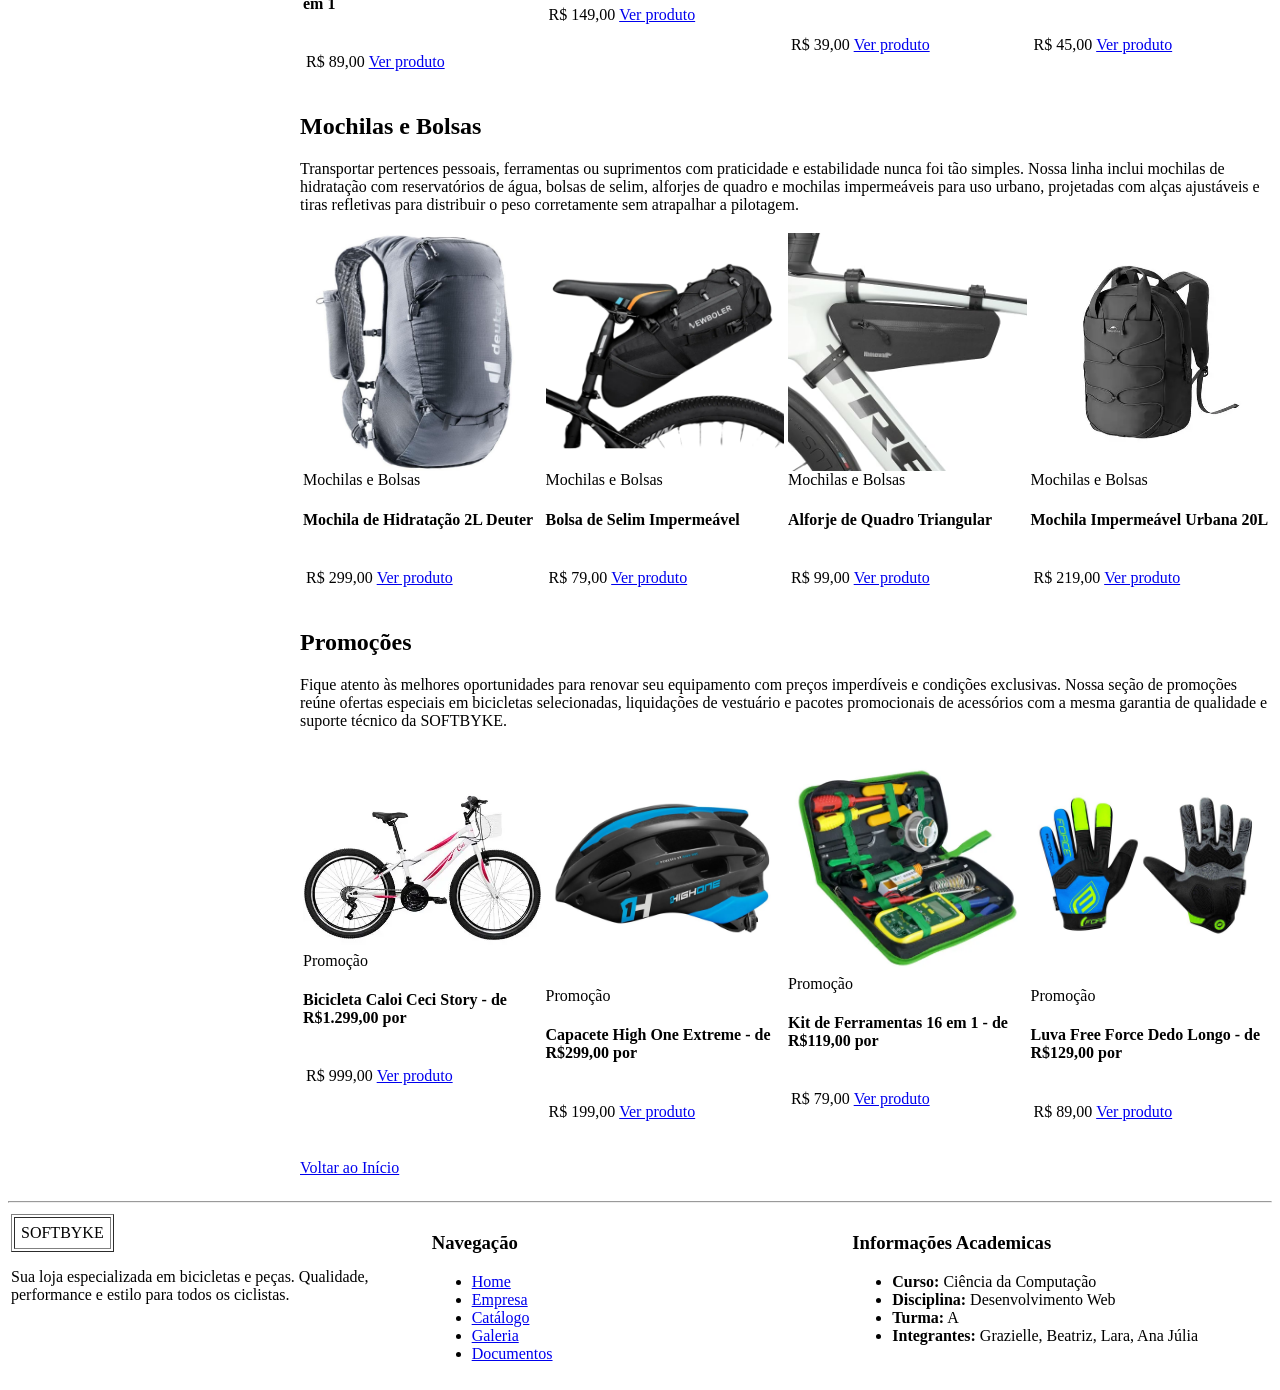
==== commit fc151547: "Adicionando produtos e imagens ao catalogo" ====
--- a/catalogo.html
+++ b/catalogo.html
@@ -4,6 +4,9 @@
     <meta charset="UTF-8">
     <meta name="viewport" content="width=device-width, initial-scale=1.0">
     <title>Catálogo Completo | SOFTBYKE</title>
+
+    <link rel="stylesheet" href="css/homepage.css">
+
     <!--
         O CSS abaixo define APENAS a estrutura de layout
         (menu lateral fixo à esquerda + conteúdo ao lado, do jeito
@@ -96,71 +99,1051 @@
                 <article id="bicicletas-urbanas">
                     <h2>Bicicletas Urbanas</h2>
                     <p>Projetadas para oferecer conforto, agilidade e praticidade no trânsito das cidades, as bicicletas urbanas são a escolha ideal para quem busca fugir dos congestionamentos e adotar um estilo de vida sustentável. Com posições de pilotagem eretas, selins anatômicos e opções com paralamas e bagageiros integrados, elas garantem deslocamentos diários suaves, eficientes e cheios de estilo para o trabalho, faculdade ou passeios no parque.</p>
+
+                    <div class="products-grid">
+                        <table width="100%">
+                            <tr>
+                        <td width="25%">
+                            <article class="product-card">
+                                <img src="/img/catalogo_imagens/caloi_ceci26.webp" alt="Bicicleta Caloi Ceci Story Aro 26" class="product-image">
+                                <div class="product-info">
+                                    <span class="product-category">Urbana</span>
+                                    <h4 class="product-name">Bicicleta Caloi Ceci Story Aro 26</h4>
+                                    <table>
+                                        <tr>
+                                            <td><p class="product-price">R$ 1.099,00</p></td>
+                                            <td><a href="#" class="btn-ver-produto">Ver produto</a></td>
+                                        </tr>
+                                    </table>
+                                </div>
+                            </article>
+                        </td>
+
+                        <td width="25%">
+                            <article class="product-card">
+                                <img src="/img/catalogo_imagens/oggi_bigwheel29.webp" alt="Bicicleta Oggi Big Wheel 7.0 Aro 700" class="product-image">
+                                <div class="product-info">
+                                    <span class="product-category">Urbana</span>
+                                    <h4 class="product-name">Bicicleta Oggi Big Wheel 7.0 Aro 700</h4>
+                                    <table>
+                                        <tr>
+                                            <td><p class="product-price">R$ 1.450,00</p></td>
+                                            <td><a href="#" class="btn-ver-produto">Ver produto</a></td>
+                                        </tr>
+                                    </table>
+                                </div>
+                            </article>
+                        </td>
+
+                        <td width="25%">
+                            <article class="product-card">
+                                <img src="/img/catalogo_imagens/houston14.jpg" alt="Bicicleta Houston Continental Aro 700" class="product-image">
+                                <div class="product-info">
+                                    <span class="product-category">Urbana</span>
+                                    <h4 class="product-name">Bicicleta Houston Continental Aro 700</h4>
+                                    <table>
+                                        <tr>
+                                            <td><p class="product-price">R$ 899,00</p></td>
+                                            <td><a href="#" class="btn-ver-produto">Ver produto</a></td>
+                                        </tr>
+                                    </table>
+                                </div>
+                            </article>
+                        </td>
+
+                        <td width="25%">
+                            <article class="product-card">
+                                <img src="/img/catalogo_imagens/elleven700.webp" alt="Bicicleta Elleven Way Aro 700" class="product-image">
+                                <div class="product-info">
+                                    <span class="product-category">Urbana</span>
+                                    <h4 class="product-name">Bicicleta Elleven Way Aro 700</h4>
+                                    <table>
+                                        <tr>
+                                            <td><p class="product-price">R$ 1.250,00</p></td>
+                                            <td><a href="#" class="btn-ver-produto">Ver produto</a></td>
+                                        </tr>
+                                    </table>
+                                </div>
+                            </article>
+                        </td>
+                            </tr>
+                        </table>
+                    </div>
                 </article>
 
                 <article id="bicicletas-mountain-bike">
                     <h2>Bicicletas Mountain Bike</h2>
                     <p>Desenvolvidas para encarar trilhas desafiadoras, estradas de terra e terrenos acidentados, as mountain bikes (MTB) da SOFTBYKE combinam durabilidade extrema, quadros reforçados e sistemas de suspensão de alta absorção de impacto. Equipadas com pneus de cravos largos para máxima tração e freios precisos, elas proporcionam total estabilidade e controle aos ciclistas que buscam aventura, adrenalina e contato com a natureza.</p>
+
+                    <div class="products-grid">
+                        <table width="100%">
+                            <tr>
+                        <td width="25%">
+                            <article class="product-card">
+                                <img src="img/bicicletas-destaque/Caloi-29-Comp-PTO-Lateral-1600x1066.png.webp" alt="Bicicleta Caloi Vulcan Aro 29" class="product-image">
+                                <div class="product-info">
+                                    <span class="product-category">Mountain Bike</span>
+                                    <h4 class="product-name">Bicicleta Caloi Vulcan Aro 29</h4>
+                                    <table>
+                                        <tr>
+                                            <td><p class="product-price">R$ 2.499,00</p></td>
+                                            <td><a href="paginas-produtos/pagina-do-produto.html" class="btn-ver-produto">Ver produto</a></td>
+                                        </tr>
+                                    </table>
+                                </div>
+                            </article>
+                        </td>
+
+                        <td width="25%">
+                            <article class="product-card">
+                                <img src="img/bicicletas-destaque/senseAro29.png" alt="Bicicleta Sense One Aro 29" class="product-image">
+                                <div class="product-info">
+                                    <span class="product-category">Mountain Bike</span>
+                                    <h4 class="product-name">Bicicleta Sense One Aro 29</h4>
+                                    <table>
+                                        <tr>
+                                            <td><p class="product-price">R$ 4.200,00</p></td>
+                                            <td><a href="paginas-produtos/pagina-do-produto2.html" class="btn-ver-produto">Ver produto</a></td>
+                                        </tr>
+                                    </table>
+                                </div>
+                            </article>
+                        </td>
+
+                        <td width="25%">
+                            <article class="product-card">
+                                <img src="img/bicicletas-destaque/specialized.png" alt="Bicicleta Specialized Chisel Expert Feminina" class="product-image">
+                                <div class="product-info">
+                                    <span class="product-category">Mountain Bike / XC</span>
+                                    <h4 class="product-name">Bicicleta Specialized Chisel Expert Feminina</h4>
+                                    <table>
+                                        <tr>
+                                            <td><p class="product-price">R$ 6.500,00</p></td>
+                                            <td><a href="paginas-produtos/pagina-do-produto5.html" class="btn-ver-produto">Ver produto</a></td>
+                                        </tr>
+                                    </table>
+                                </div>
+                            </article>
+                        </td>
+
+                        <td width="25%">
+                            <article class="product-card">
+                                <img src="img/bicicletas-destaque/D_NQ_NP_825098-MLU77101196666_062024-O.webp" alt="Bicicleta Trek Marlin 6 - 3ª Geração Azul Marinho Aro 29" class="product-image">
+                                <div class="product-info">
+                                    <span class="product-category">Mountain Bike</span>
+                                    <h4 class="product-name">Bicicleta Trek Marlin 6 - 3ª Geração Azul Marinho Aro 29</h4>
+                                    <table>
+                                        <tr>
+                                            <td><p class="product-price">R$ 7.200,00</p></td>
+                                            <td><a href="paginas-produtos/pagina-do-produto6.html" class="btn-ver-produto">Ver produto</a></td>
+                                        </tr>
+                                    </table>
+                                </div>
+                            </article>
+                        </td>
+                            </tr>
+                        </table>
+                    </div>
                 </article>
 
                 <article id="bicicletas-speed-road">
                     <h2>Bicicletas Speed/Road</h2>
                     <p>Focadas em aerodinâmica, leveza e velocidade, as bicicletas Speed/Road são perfeitas para asfaltos lisos e treinos de longa distância. Com quadros de geometria agressiva, guidões curvos e componentes otimizados para menor resistência ao ar, estes modelos permitem alcançar altas velocidades com esforço eficiente, sendo ideais para praticantes de ciclismo de estrada e atletas focados em performance.</p>
+
+                    <div class="products-grid">
+                        <table width="100%">
+                            <tr>
+                        <td width="25%">
+                            <article class="product-card">
+                                <img src="img/bicicletas-destaque/produto-bicicleta-aro-700-oggi-velloce-disc-claris-16v-2026-6073505994.webp" alt="Bicicleta 700 Oggi Velloce Disc 2026 16v Shimano Claris Vermelho" class="product-image">
+                                <div class="product-info">
+                                    <span class="product-category">Speed / Estrada</span>
+                                    <h4 class="product-name">Bicicleta 700 Oggi Velloce Disc 2026 16v Shimano Claris Vermelho</h4>
+                                    <table>
+                                        <tr>
+                                            <td><p class="product-price">R$ 3.800,00</p></td>
+                                            <td><a href="paginas-produtos/pagina-do-produto3.html" class="btn-ver-produto">Ver produto</a></td>
+                                        </tr>
+                                    </table>
+                                </div>
+                            </article>
+                        </td>
+
+                        <td width="25%">
+                            <article class="product-card">
+                                <img src="img/bicicletas-destaque/bicicleta-cannondale-caad-optimo-4-16v-aro-700-66a3b8cd627d7.png" alt="Bicicleta Cannondale Caad Optimo 4 Claris 16v. Aro 700" class="product-image">
+                                <div class="product-info">
+                                    <span class="product-category">Speed / Estrada</span>
+                                    <h4 class="product-name">Bicicleta Cannondale Caad Optimo 4 Claris 16v. Aro 700</h4>
+                                    <table>
+                                        <tr>
+                                            <td><p class="product-price">R$ 9.400,00</p></td>
+                                            <td><a href="paginas-produtos/pagina-do-produto4.html" class="btn-ver-produto">Ver produto</a></td>
+                                        </tr>
+                                    </table>
+                                </div>
+                            </article>
+                        </td>
+
+                        <td width="25%">
+                            <article class="product-card">
+                                <img src="img/catalogo_imagens/specializaedAllez.webp" alt="Bicicleta Specialized Allez Sport Aro 700" class="product-image">
+                                <div class="product-info">
+                                    <span class="product-category">Speed / Estrada</span>
+                                    <h4 class="product-name">Bicicleta Specialized Allez Sport Aro 700</h4>
+                                    <table>
+                                        <tr>
+                                            <td><p class="product-price">R$ 8.900,00</p></td>
+                                            <td><a href="#" class="btn-ver-produto">Ver produto</a></td>
+                                        </tr>
+                                    </table>
+                                </div>
+                            </article>
+                        </td>
+
+                        <td width="25%">
+                            <article class="product-card">
+                                <img src="/img/catalogo_imagens/mtb29.webp" alt="Bicicleta Soul SL329 Aro 700" class="product-image">
+                                <div class="product-info">
+                                    <span class="product-category">Speed / Estrada</span>
+                                    <h4 class="product-name">Bicicleta Soul SL329 Aro 700</h4>
+                                    <table>
+                                        <tr>
+                                            <td><p class="product-price">R$ 3.200,00</p></td>
+                                            <td><a href="#" class="btn-ver-produto">Ver produto</a></td>
+                                        </tr>
+                                    </table>
+                                </div>
+                            </article>
+                        </td>
+                            </tr>
+                        </table>
+                    </div>
                 </article>
 
                 <article id="bicicletas-eletricas">
                     <h2>Bicicletas Elétricas</h2>
                     <p>Unindo a tradição do pedalar com a tecnologia de assistência a motor, as bicicletas elétricas (e-bikes) revolucionam a forma como nos locomovemos. Ideais para vencer subidas íngremes sem esforço excessivo e percorrer maiores distâncias em menos tempo, elas oferecem bateria de longa duração, níveis ajustáveis de pedalada assistida e uma experiência de condução moderna, acessível e ecológica.</p>
+
+                    <div class="products-grid">
+                        <table width="100%">
+                            <tr>
+                        <td width="25%">
+                            <article class="product-card">
+                                <img src="/img/catalogo_imagens/caloi_eletricaEvibe.webp" alt="Bicicleta Elétrica Caloi E-Vibe Cargo" class="product-image">
+                                <div class="product-info">
+                                    <span class="product-category">Elétrica</span>
+                                    <h4 class="product-name">Bicicleta Elétrica Caloi E-Vibe Cargo</h4>
+                                    <table>
+                                        <tr>
+                                            <td><p class="product-price">R$ 8.999,00</p></td>
+                                            <td><a href="#" class="btn-ver-produto">Ver produto</a></td>
+                                        </tr>
+                                    </table>
+                                </div>
+                            </article>
+                        </td>
+
+                        <td width="25%">
+                            <article class="product-card">
+                                <img src="/img/catalogo_imagens/sense_impulseTrail.webp" alt="Bicicleta Elétrica Sense Impulse Trail" class="product-image">
+                                <div class="product-info">
+                                    <span class="product-category">Elétrica</span>
+                                    <h4 class="product-name">Bicicleta Elétrica Sense Impulse Trail</h4>
+                                    <table>
+                                        <tr>
+                                            <td><p class="product-price">R$ 12.500,00</p></td>
+                                            <td><a href="#" class="btn-ver-produto">Ver produto</a></td>
+                                        </tr>
+                                    </table>
+                                </div>
+                            </article>
+                        </td>
+
+                        <td width="25%">
+                            <article class="product-card">
+                                <img src="/img/catalogo_imagens/oggi_bigwheelE500.webp" alt="Bicicleta Elétrica Oggi Big Wheel E-500" class="product-image">
+                                <div class="product-info">
+                                    <span class="product-category">Elétrica</span>
+                                    <h4 class="product-name">Bicicleta Elétrica Oggi Big Wheel E-500</h4>
+                                    <table>
+                                        <tr>
+                                            <td><p class="product-price">R$ 7.499,00</p></td>
+                                            <td><a href="#" class="btn-ver-produto">Ver produto</a></td>
+                                        </tr>
+                                    </table>
+                                </div>
+                            </article>
+                        </td>
+
+                        <td width="25%">
+                            <article class="product-card">
+                                <img src="/img/catalogo_imagens/eleven_ECity.webp" alt="Bicicleta Elétrica Elleven E-City 350W" class="product-image">
+                                <div class="product-info">
+                                    <span class="product-category">Elétrica</span>
+                                    <h4 class="product-name">Bicicleta Elétrica Elleven E-City 350W</h4>
+                                    <table>
+                                        <tr>
+                                            <td><p class="product-price">R$ 6.200,00</p></td>
+                                            <td><a href="#" class="btn-ver-produto">Ver produto</a></td>
+                                        </tr>
+                                    </table>
+                                </div>
+                            </article>
+                        </td>
+                            </tr>
+                        </table>
+                    </div>
                 </article>
 
                 <article id="bicicletas-infantis">
                     <h2>Bicicletas Infantis</h2>
                     <p>Criadas especialmente para incentivar os primeiros pedais com segurança e diversão, nossas bicicletas infantis combinam ergonomia adaptada à anatomia das crianças, materiais leves e design colorido. Equipadas com protetores de corrente, freios macios de fácil acionamento e rodas de apoio removíveis, elas garantem que os pequenos aprendam a equilibrar-se com total conforto e proteção.</p>
+
+                    <div class="products-grid">
+                        <table width="100%">
+                            <tr>
+                        <td width="25%">
+                            <article class="product-card">
+                                <img src="/img/catalogo_imagens/caloi_infantil_power.jpg" alt="Bicicleta Infantil Caloi Power Rex Aro 16" class="product-image">
+                                <div class="product-info">
+                                    <span class="product-category">Infantil</span>
+                                    <h4 class="product-name">Bicicleta Infantil Caloi Power Rex Aro 16</h4>
+                                    <table>
+                                        <tr>
+                                            <td><p class="product-price">R$ 599,00</p></td>
+                                            <td><a href="#" class="btn-ver-produto">Ver produto</a></td>
+                                        </tr>
+                                    </table>
+                                </div>
+                            </article>
+                        </td>
+
+                        <td width="25%">
+                            <article class="product-card">
+                                <img src="/img/catalogo_imagens/nathor_infantil_girls.webp" alt="Bicicleta Infantil Nathor Top Girls Aro 20" class="product-image">
+                                <div class="product-info">
+                                    <span class="product-category">Infantil</span>
+                                    <h4 class="product-name">Bicicleta Infantil Nathor Top Girls Aro 20</h4>
+                                    <table>
+                                        <tr>
+                                            <td><p class="product-price">R$ 549,00</p></td>
+                                            <td><a href="#" class="btn-ver-produto">Ver produto</a></td>
+                                        </tr>
+                                    </table>
+                                </div>
+                            </article>
+                        </td>
+
+                        <td width="25%">
+                            <article class="product-card">
+                                <img src="/img/catalogo_imagens/track_monster_infantil.webp" alt="Bicicleta Infantil Track Bikes Monster Aro 20" class="product-image">
+                                <div class="product-info">
+                                    <span class="product-category">Infantil</span>
+                                    <h4 class="product-name">Bicicleta Infantil Track Bikes Monster Aro 20</h4>
+                                    <table>
+                                        <tr>
+                                            <td><p class="product-price">R$ 489,00</p></td>
+                                            <td><a href="#" class="btn-ver-produto">Ver produto</a></td>
+                                        </tr>
+                                    </table>
+                                </div>
+                            </article>
+                        </td>
+
+                        <td width="25%">
+                            <article class="product-card">
+                                <img src="/img/catalogo_imagens/verden_breeze_infantil.png" alt="Bicicleta Infantil Verden Breeze Aro 16" class="product-image">
+                                <div class="product-info">
+                                    <span class="product-category">Infantil</span>
+                                    <h4 class="product-name">Bicicleta Infantil Verden Breeze Aro 16</h4>
+                                    <table>
+                                        <tr>
+                                            <td><p class="product-price">R$ 459,00</p></td>
+                                            <td><a href="#" class="btn-ver-produto">Ver produto</a></td>
+                                        </tr>
+                                    </table>
+                                </div>
+                            </article>
+                        </td>
+                            </tr>
+                        </table>
+                    </div>
                 </article>
 
                 <article id="pecas">
                     <h2>Peças (freios, câmbios, rodas, etc.)</h2>
                     <p>Para manter sua bicicleta sempre em alto rendimento ou realizar aquele upgrade dos sonhos, oferecemos uma linha completa de componentes de reposição e alta performance. De sistemas de freios hidráulicos e transmissões precisas de câmbio até rodas leves e correntes reforçadas, trabalhamos com as melhores marcas do mercado para garantir máxima eficiência, durabilidade e precisão mecânica a cada pedalada.</p>
+
+                    <div class="products-grid">
+                        <table width="100%">
+                            <tr>
+                        <td width="25%">
+                            <article class="product-card">
+                                <img src="/img/catalogo_imagens/cambio_shimano.png" alt="Câmbio Traseiro Shimano Deore XT" class="product-image">
+                                <div class="product-info">
+                                    <span class="product-category">Peças</span>
+                                    <h4 class="product-name">Câmbio Traseiro Shimano Deore XT</h4>
+                                    <table>
+                                        <tr>
+                                            <td><p class="product-price">R$ 699,00</p></td>
+                                            <td><a href="#" class="btn-ver-produto">Ver produto</a></td>
+                                        </tr>
+                                    </table>
+                                </div>
+                            </article>
+                        </td>
+
+                        <td width="25%">
+                            <article class="product-card">
+                                <img src="/img/catalogo_imagens/kitfreio_shimano.jpg" alt="Kit Freio a Disco Hidráulico Shimano MT200" class="product-image">
+                                <div class="product-info">
+                                    <span class="product-category">Peças</span>
+                                    <h4 class="product-name">Kit Freio a Disco Hidráulico Shimano MT200</h4>
+                                    <table>
+                                        <tr>
+                                            <td><p class="product-price">R$ 389,00</p></td>
+                                            <td><a href="#" class="btn-ver-produto">Ver produto</a></td>
+                                        </tr>
+                                    </table>
+                                </div>
+                            </article>
+                        </td>
+
+                        <td width="25%">
+                            <article class="product-card">
+                                <img src="/img/catalogo_imagens/rodasAro29.webp" alt="Roda Aro 29 MTB Dupla Parede" class="product-image">
+                                <div class="product-info">
+                                    <span class="product-category">Peças</span>
+                                    <h4 class="product-name">Roda Aro 29 MTB Dupla Parede</h4>
+                                    <table>
+                                        <tr>
+                                            <td><p class="product-price">R$ 549,00</p></td>
+                                            <td><a href="#" class="btn-ver-produto">Ver produto</a></td>
+                                        </tr>
+                                    </table>
+                                </div>
+                            </article>
+                        </td>
+
+                        <td width="25%">
+                            <article class="product-card">
+                                <img src="/img/catalogo_imagens/corrente_kmc11.jpg" alt="Corrente KMC X11 11 Velocidades" class="product-image">
+                                <div class="product-info">
+                                    <span class="product-category">Peças</span>
+                                    <h4 class="product-name">Corrente KMC X11 11 Velocidades</h4>
+                                    <table>
+                                        <tr>
+                                            <td><p class="product-price">R$ 129,00</p></td>
+                                            <td><a href="#" class="btn-ver-produto">Ver produto</a></td>
+                                        </tr>
+                                    </table>
+                                </div>
+                            </article>
+                        </td>
+                            </tr>
+                        </table>
+                    </div>
                 </article>
 
                 <article id="capacetes">
                     <h2>Capacetes</h2>
                     <p>Item indispensável em qualquer pedalada, os capacetes da SOFTBYKE combinam tecnologia avançada de absorção de impactos, estruturas leves e excelente fluxo de ventilação. Projetados para se ajustar com precisão ao formato da cabeça, eles garantem proteção máxima contra quedas sem comprometer o conforto térmico, seja em trajetos urbanos cotidianos, treinos intensos no asfalto ou trilhas técnicas.</p>
+
+                    <div class="products-grid">
+                        <table width="100%">
+                            <tr>
+                        <td width="25%">
+                            <article class="product-card">
+                                <img src="/img/catalogo_imagens/capacete_high_one.webp" alt="Capacete MTB High One Extreme" class="product-image">
+                                <div class="product-info">
+                                    <span class="product-category">Capacetes</span>
+                                    <h4 class="product-name">Capacete MTB High One Extreme</h4>
+                                    <table>
+                                        <tr>
+                                            <td><p class="product-price">R$ 249,00</p></td>
+                                            <td><a href="#" class="btn-ver-produto">Ver produto</a></td>
+                                        </tr>
+                                    </table>
+                                </div>
+                            </article>
+                        </td>
+
+                        <td width="25%">
+                            <article class="product-card">
+                                <img src="img/catalogo_imagens/capacete_giro_aether.webp" alt="Capacete Speed Giro Aether" class="product-image">
+                                <div class="product-info">
+                                    <span class="product-category">Capacetes</span>
+                                    <h4 class="product-name">Capacete Speed Giro Aether</h4>
+                                    <table>
+                                        <tr>
+                                            <td><p class="product-price">R$ 1.899,00</p></td>
+                                            <td><a href="#" class="btn-ver-produto">Ver produto</a></td>
+                                        </tr>
+                                    </table>
+                                </div>
+                            </article>
+                        </td>
+
+                        <td width="25%">
+                            <article class="product-card">
+                                <img src="/img/catalogo_imagens/capacete_ASW.jpg" alt="Capacete Urbano ASW Zip" class="product-image">
+                                <div class="product-info">
+                                    <span class="product-category">Capacetes</span>
+                                    <h4 class="product-name">Capacete Urbano ASW Zip</h4>
+                                    <table>
+                                        <tr>
+                                            <td><p class="product-price">R$ 159,00</p></td>
+                                            <td><a href="#" class="btn-ver-produto">Ver produto</a></td>
+                                        </tr>
+                                    </table>
+                                </div>
+                            </article>
+                        </td>
+
+                        <td width="25%">
+                            <article class="product-card">
+                                <img src="/img/catalogo_imagens/capacete_bellsidetrack_infantil.jpg" alt="Capacete Infantil Bell Sidetrack" class="product-image">
+                                <div class="product-info">
+                                    <span class="product-category">Capacetes</span>
+                                    <h4 class="product-name">Capacete Infantil Bell Sidetrack</h4>
+                                    <table>
+                                        <tr>
+                                            <td><p class="product-price">R$ 199,00</p></td>
+                                            <td><a href="#" class="btn-ver-produto">Ver produto</a></td>
+                                        </tr>
+                                    </table>
+                                </div>
+                            </article>
+                        </td>
+                            </tr>
+                        </table>
+                    </div>
                 </article>
 
                 <article id="luvas">
                     <h2>Luvas</h2>
                     <p>Desenvolvidas para melhorar a aderência no guidão e reduzir o impacto de vibrações nas mãos, as luvas de ciclismo são essenciais para evitar calos e dormências durante o trajeto. Com tecidos respiráveis, almofadas em gel estrategicamente posicionadas e fechamento ajustável, nossas opções de dedo curto e dedo longo oferecem proteção contra quedas e conforto prolongado em qualquer estação do ano.</p>
+
+                    <div class="products-grid">
+                        <table width="100%">
+                            <tr>
+                        <td width="25%">
+                            <article class="product-card">
+                                <img src="/img/catalogo_imagens/liva_highOne_montano.png" alt="Luva de Ciclismo Dedo Curto High One" class="product-image">
+                                <div class="product-info">
+                                    <span class="product-category">Luvas</span>
+                                    <h4 class="product-name">Luva de Ciclismo Dedo Curto High One</h4>
+                                    <table>
+                                        <tr>
+                                            <td><p class="product-price">R$ 79,00</p></td>
+                                            <td><a href="#" class="btn-ver-produto">Ver produto</a></td>
+                                        </tr>
+                                    </table>
+                                </div>
+                            </article>
+                        </td>
+
+                        <td width="25%">
+                            <article class="product-card">
+                                <img src="/img/catalogo_imagens/luva_MTB_dedolongo.jpg" alt="Luva MTB Dedo Longo Free Force" class="product-image">
+                                <div class="product-info">
+                                    <span class="product-category">Luvas</span>
+                                    <h4 class="product-name">Luva MTB Dedo Longo Free Force</h4>
+                                    <table>
+                                        <tr>
+                                            <td><p class="product-price">R$ 99,00</p></td>
+                                            <td><a href="#" class="btn-ver-produto">Ver produto</a></td>
+                                        </tr>
+                                    </table>
+                                </div>
+                            </article>
+                        </td>
+
+                        <td width="25%">
+                            <article class="product-card">
+                                <img src="/img/catalogo_imagens/luva_absolute_gel.webp" alt="Luva Speed com Gel Absolute" class="product-image">
+                                <div class="product-info">
+                                    <span class="product-category">Luvas</span>
+                                    <h4 class="product-name">Luva Speed com Gel Absolute</h4>
+                                    <table>
+                                        <tr>
+                                            <td><p class="product-price">R$ 89,00</p></td>
+                                            <td><a href="#" class="btn-ver-produto">Ver produto</a></td>
+                                        </tr>
+                                    </table>
+                                </div>
+                            </article>
+                        </td>
+
+                        <td width="25%">
+                            <article class="product-card">
+                                <img src="/img/catalogo_imagens/luva_infantil.jpg" alt="Luva Infantil de Ciclismo Track&Field" class="product-image">
+                                <div class="product-info">
+                                    <span class="product-category">Luvas</span>
+                                    <h4 class="product-name">Luva Infantil de Ciclismo Track&Field</h4>
+                                    <table>
+                                        <tr>
+                                            <td><p class="product-price">R$ 59,00</p></td>
+                                            <td><a href="#" class="btn-ver-produto">Ver produto</a></td>
+                                        </tr>
+                                    </table>
+                                </div>
+                            </article>
+                        </td>
+                            </tr>
+                        </table>
+                    </div>
                 </article>
 
                 <article id="roupas-esportivas">
                     <h2>Roupas Esportivas</h2>
                     <p>Nossa linha de vestuário técnico foi projetada para otimizar a performance e o conforto do ciclista sob diferentes condições climáticas. Composta por bermudas e bretelles com forros anatômicos de alta densidade, além de camisas respiráveis com proteção UV e bolsos traseiros práticos, as peças garantem controle térmico, liberdade de movimento e secagem rápida para treinos curtos ou longos pedais.</p>
+
+                    <div class="products-grid">
+                        <table width="100%">
+                            <tr>
+                        <td width="25%">
+                            <article class="product-card">
+                                <img src="/img/catalogo_imagens/bermuda_ciclismoMTB.webp" alt="Bermuda de Ciclismo com Forro Free Force" class="product-image">
+                                <div class="product-info">
+                                    <span class="product-category">Roupas Esportivas</span>
+                                    <h4 class="product-name">Bermuda de Ciclismo com Forro Free Force</h4>
+                                    <table>
+                                        <tr>
+                                            <td><p class="product-price">R$ 189,00</p></td>
+                                            <td><a href="#" class="btn-ver-produto">Ver produto</a></td>
+                                        </tr>
+                                    </table>
+                                </div>
+                            </article>
+                        </td>
+
+                        <td width="25%">
+                            <article class="product-card">
+                                <img src="/img/catalogo_imagens/camisa_longa_ciclismo.webp" alt="Camisa de Ciclismo UV50 Mauro Ribeiro" class="product-image">
+                                <div class="product-info">
+                                    <span class="product-category">Roupas Esportivas</span>
+                                    <h4 class="product-name">Camisa de Ciclismo UV50 Mauro Ribeiro</h4>
+                                    <table>
+                                        <tr>
+                                            <td><p class="product-price">R$ 149,00</p></td>
+                                            <td><a href="#" class="btn-ver-produto">Ver produto</a></td>
+                                        </tr>
+                                    </table>
+                                </div>
+                            </article>
+                        </td>
+
+                        <td width="25%">
+                            <article class="product-card">
+                                <img src="/img/catalogo_imagens/brellete_highOne.webp" alt="Bretelle de Ciclismo Speed High One" class="product-image">
+                                <div class="product-info">
+                                    <span class="product-category">Roupas Esportivas</span>
+                                    <h4 class="product-name">Bretelle de Ciclismo Speed High One</h4>
+                                    <table>
+                                        <tr>
+                                            <td><p class="product-price">R$ 229,00</p></td>
+                                            <td><a href="#" class="btn-ver-produto">Ver produto</a></td>
+                                        </tr>
+                                    </table>
+                                </div>
+                            </article>
+                        </td>
+
+                        <td width="25%">
+                            <article class="product-card">
+                                <img src="/img/catalogo_imagens/jaqueta_corta_vento.webp" alt="Jaqueta Corta-Vento de Ciclismo Absolute" class="product-image">
+                                <div class="product-info">
+                                    <span class="product-category">Roupas Esportivas</span>
+                                    <h4 class="product-name">Jaqueta Corta-Vento de Ciclismo Absolute</h4>
+                                    <table>
+                                        <tr>
+                                            <td><p class="product-price">R$ 259,00</p></td>
+                                            <td><a href="#" class="btn-ver-produto">Ver produto</a></td>
+                                        </tr>
+                                    </table>
+                                </div>
+                            </article>
+                        </td>
+                            </tr>
+                        </table>
+                    </div>
                 </article>
 
                 <article id="oculos-de-ciclismo">
                     <h2>Óculos de Ciclismo</h2>
                     <p>Proteção visual e clareza de visão são fundamentais para a segurança do ciclista. Nossos óculos contam com lentes de alta definição com proteção contra raios UV400, tratamento antirrisco e opções com lentes fotocromáticas ou polarizadas. As armações leves e ergonômicas evitam que o acessório escorregue com o suor, protegendo os olhos contra poeira, insetos, vento e variações repentinas de luminosidade.</p>
+
+                    <div class="products-grid">
+                        <table width="100%">
+                            <tr>
+                        <td width="25%">
+                            <article class="product-card">
+                                <img src="/img/catalogo_imagens/oculos-de-ciclismo-hb-shield-evo.jpg" alt="Óculos de Ciclismo HB Shield Evo" class="product-image">
+                                <div class="product-info">
+                                    <span class="product-category">Óculos</span>
+                                    <h4 class="product-name">Óculos de Ciclismo HB Shield Evo</h4>
+                                    <table>
+                                        <tr>
+                                            <td><p class="product-price">R$ 399,00</p></td>
+                                            <td><a href="#" class="btn-ver-produto">Ver produto</a></td>
+                                        </tr>
+                                    </table>
+                                </div>
+                            </article>
+                        </td>
+
+                        <td width="25%">
+                            <article class="product-card">
+                                <img src="/img/catalogo_imagens/oculos_rudy.jpg" alt="Óculos Speed Rudy Project" class="product-image">
+                                <div class="product-info">
+                                    <span class="product-category">Óculos</span>
+                                    <h4 class="product-name">Óculos Speed Rudy Project</h4>
+                                    <table>
+                                        <tr>
+                                            <td><p class="product-price">R$ 899,00</p></td>
+                                            <td><a href="#" class="btn-ver-produto">Ver produto</a></td>
+                                        </tr>
+                                    </table>
+                                </div>
+                            </article>
+                        </td>
+
+                        <td width="25%">
+                            <article class="product-card">
+                                <img src="/img/catalogo_imagens/oculos-absolute-prime-sl-preto-azul.jpg" alt="Óculos Fotocromático Absolute Prime" class="product-image">
+                                <div class="product-info">
+                                    <span class="product-category">Óculos</span>
+                                    <h4 class="product-name">Óculos Fotocromático Absolute Prime</h4>
+                                    <table>
+                                        <tr>
+                                            <td><p class="product-price">R$ 219,00</p></td>
+                                            <td><a href="#" class="btn-ver-produto">Ver produto</a></td>
+                                        </tr>
+                                    </table>
+                                </div>
+                            </article>
+                        </td>
+
+                        <td width="25%">
+                            <article class="product-card">
+                                <img src="/img/catalogo_imagens/oculos_highOne_Amarelo_polarizado.webp" alt="Óculos Polarizado High One" class="product-image">
+                                <div class="product-info">
+                                    <span class="product-category">Óculos</span>
+                                    <h4 class="product-name">Óculos Polarizado High One</h4>
+                                    <table>
+                                        <tr>
+                                            <td><p class="product-price">R$ 179,00</p></td>
+                                            <td><a href="#" class="btn-ver-produto">Ver produto</a></td>
+                                        </tr>
+                                    </table>
+                                </div>
+                            </article>
+                        </td>
+                            </tr>
+                        </table>
+                    </div>
                 </article>
 
                 <article id="acessorios">
                     <h2>Acessórios (garrafas, suportes, luzes)</h2>
                     <p>Complete a sua experiência sobre duas rodas com nossa seleção de acessórios funcionais essenciais. Mantenha a hidratação sempre ao alcance com nossas garrafas térmicas e suportes firmes, e garanta visibilidade total em pedais noturnos ou de neblina com faróis e piscas LED de alta intensidade e recarregáveis via USB.</p>
+
+                    <div class="products-grid">
+                        <table width="100%">
+                            <tr>
+                        <td width="25%">
+                            <article class="product-card">
+                                <img src="/img/catalogo_imagens/Garrafa-Termica-Ciclismo-com-Suporte--Bike-600ml-Bike-Vermelho.webp" alt="Garrafa Térmica de Ciclismo 600ml" class="product-image">
+                                <div class="product-info">
+                                    <span class="product-category">Acessórios</span>
+                                    <h4 class="product-name">Garrafa Térmica de Ciclismo 600ml</h4>
+                                    <table>
+                                        <tr>
+                                            <td><p class="product-price">R$ 49,00</p></td>
+                                            <td><a href="#" class="btn-ver-produto">Ver produto</a></td>
+                                        </tr>
+                                    </table>
+                                </div>
+                            </article>
+                        </td>
+
+                        <td width="25%">
+                            <article class="product-card">
+                                <img src="/img/catalogo_imagens/suporte_garrafa.webp" alt="Suporte de Garrafa em Alumínio" class="product-image">
+                                <div class="product-info">
+                                    <span class="product-category">Acessórios</span>
+                                    <h4 class="product-name">Suporte de Garrafa em Alumínio</h4>
+                                    <table>
+                                        <tr>
+                                            <td><p class="product-price">R$ 29,00</p></td>
+                                            <td><a href="#" class="btn-ver-produto">Ver produto</a></td>
+                                        </tr>
+                                    </table>
+                                </div>
+                            </article>
+                        </td>
+
+                        <td width="25%">
+                            <article class="product-card">
+                                <img src="/img/catalogo_imagens/farol_dianteiro.webp" alt="Farol Dianteiro LED USB 1200 Lumens" class="product-image">
+                                <div class="product-info">
+                                    <span class="product-category">Acessórios</span>
+                                    <h4 class="product-name">Farol Dianteiro LED USB 1200 Lumens</h4>
+                                    <table>
+                                        <tr>
+                                            <td><p class="product-price">R$ 119,00</p></td>
+                                            <td><a href="#" class="btn-ver-produto">Ver produto</a></td>
+                                        </tr>
+                                    </table>
+                                </div>
+                            </article>
+                        </td>
+
+                        <td width="25%">
+                            <article class="product-card">
+                                <img src="/img/catalogo_imagens/pisca_led.webp" alt="Pisca Traseiro LED Recarregável" class="product-image">
+                                <div class="product-info">
+                                    <span class="product-category">Acessórios</span>
+                                    <h4 class="product-name">Pisca Traseiro LED Recarregável</h4>
+                                    <table>
+                                        <tr>
+                                            <td><p class="product-price">R$ 39,00</p></td>
+                                            <td><a href="#" class="btn-ver-produto">Ver produto</a></td>
+                                        </tr>
+                                    </table>
+                                </div>
+                            </article>
+                        </td>
+                            </tr>
+                        </table>
+                    </div>
                 </article>
 
                 <article id="ferramentas-e-manutencao">
                     <h2>Ferramentas e Manutenção</h2>
                     <p>Garanta autonomia nas suas viagens e mantenha a bike sempre revisada com nossas soluções de manutenção. Disponibilizamos canivetes multiuso compactos, bombas de ar portáteis, kits de reparo de pneu, lubrificantes de corrente para diferentes climas e desengraxantes, permitindo que você resolva pequenos imprevistos na rota ou faça a manutenção preventiva em casa.</p>
+
+                    <div class="products-grid">
+                        <table width="100%">
+                            <tr>
+                        <td width="25%">
+                            <article class="product-card">
+                                <img src="/img/catalogo_imagens/kit_de_ferramentas.webp" alt="Kit de Ferramentas Multiuso 16 em 1" class="product-image">
+                                <div class="product-info">
+                                    <span class="product-category">Ferramentas</span>
+                                    <h4 class="product-name">Kit de Ferramentas Multiuso 16 em 1</h4>
+                                    <table>
+                                        <tr>
+                                            <td><p class="product-price">R$ 89,00</p></td>
+                                            <td><a href="#" class="btn-ver-produto">Ver produto</a></td>
+                                        </tr>
+                                    </table>
+                                </div>
+                            </article>
+                        </td>
+
+                        <td width="25%">
+                            <article class="product-card">
+                                <img src="/img/catalogo_imagens/bomba_portatil.webp" alt="Bomba de Ar Portátil Topeak" class="product-image">
+                                <div class="product-info">
+                                    <span class="product-category">Ferramentas</span>
+                                    <h4 class="product-name">Bomba de Ar Portátil Topeak</h4>
+                                    <table>
+                                        <tr>
+                                            <td><p class="product-price">R$ 149,00</p></td>
+                                            <td><a href="#" class="btn-ver-produto">Ver produto</a></td>
+                                        </tr>
+                                    </table>
+                                </div>
+                            </article>
+                        </td>
+
+                        <td width="25%">
+                            <article class="product-card">
+                                <img src="/img/catalogo_imagens/Kit-Reparo-Ppneus-S-Camara-Bestfer-2.jpg" alt="Kit de Reparo de Pneu com Câmara" class="product-image">
+                                <div class="product-info">
+                                    <span class="product-category">Ferramentas</span>
+                                    <h4 class="product-name">Kit de Reparo de Pneu com Câmara</h4>
+                                    <table>
+                                        <tr>
+                                            <td><p class="product-price">R$ 39,00</p></td>
+                                            <td><a href="#" class="btn-ver-produto">Ver produto</a></td>
+                                        </tr>
+                                    </table>
+                                </div>
+                            </article>
+                        </td>
+
+                        <td width="25%">
+                            <article class="product-card">
+                                <img src="/img/catalogo_imagens/lubrificante_corrente.jpg" alt="Óleo Lubrificante de Corrente Finish Line" class="product-image">
+                                <div class="product-info">
+                                    <span class="product-category">Ferramentas</span>
+                                    <h4 class="product-name">Óleo Lubrificante de Corrente Finish Line</h4>
+                                    <table>
+                                        <tr>
+                                            <td><p class="product-price">R$ 45,00</p></td>
+                                            <td><a href="#" class="btn-ver-produto">Ver produto</a></td>
+                                        </tr>
+                                    </table>
+                                </div>
+                            </article>
+                        </td>
+                            </tr>
+                        </table>
+                    </div>
                 </article>
 
                 <article id="mochilas-e-bolsas">
                     <h2>Mochilas e Bolsas</h2>
                     <p>Transportar pertences pessoais, ferramentas ou suprimentos com praticidade e estabilidade nunca foi tão simples. Nossa linha inclui mochilas de hidratação com reservatórios de água, bolsas de selim, alforjes de quadro e mochilas impermeáveis para uso urbano, projetadas com alças ajustáveis e tiras refletivas para distribuir o peso corretamente sem atrapalhar a pilotagem.</p>
+
+                    <div class="products-grid">
+                        <table width="100%">
+                            <tr>
+                        <td width="25%">
+                            <article class="product-card">
+                                <img src="/img/catalogo_imagens/mochila_2L.avif" alt="Mochila de Hidratação 2L Deuter" class="product-image">
+                                <div class="product-info">
+                                    <span class="product-category">Mochilas e Bolsas</span>
+                                    <h4 class="product-name">Mochila de Hidratação 2L Deuter</h4>
+                                    <table>
+                                        <tr>
+                                            <td><p class="product-price">R$ 299,00</p></td>
+                                            <td><a href="#" class="btn-ver-produto">Ver produto</a></td>
+                                        </tr>
+                                    </table>
+                                </div>
+                            </article>
+                        </td>
+
+                        <td width="25%">
+                            <article class="product-card">
+                                <img src="/img/catalogo_imagens/mochila_impermeavel.jpg" alt="Bolsa de Selim Impermeável" class="product-image">
+                                <div class="product-info">
+                                    <span class="product-category">Mochilas e Bolsas</span>
+                                    <h4 class="product-name">Bolsa de Selim Impermeável</h4>
+                                    <table>
+                                        <tr>
+                                            <td><p class="product-price">R$ 79,00</p></td>
+                                            <td><a href="#" class="btn-ver-produto">Ver produto</a></td>
+                                        </tr>
+                                    </table>
+                                </div>
+                            </article>
+                        </td>
+
+                        <td width="25%">
+                            <article class="product-card">
+                                <img src="/img/catalogo_imagens/mochila_triangulo.jpg" alt="Alforje de Quadro Triangular" class="product-image">
+                                <div class="product-info">
+                                    <span class="product-category">Mochilas e Bolsas</span>
+                                    <h4 class="product-name">Alforje de Quadro Triangular</h4>
+                                    <table>
+                                        <tr>
+                                            <td><p class="product-price">R$ 99,00</p></td>
+                                            <td><a href="#" class="btn-ver-produto">Ver produto</a></td>
+                                        </tr>
+                                    </table>
+                                </div>
+                            </article>
+                        </td>
+
+                        <td width="25%">
+                            <article class="product-card">
+                                <img src="/img/catalogo_imagens/mochila_20L.webp" alt="Mochila Impermeável Urbana 20L" class="product-image">
+                                <div class="product-info">
+                                    <span class="product-category">Mochilas e Bolsas</span>
+                                    <h4 class="product-name">Mochila Impermeável Urbana 20L</h4>
+                                    <table>
+                                        <tr>
+                                            <td><p class="product-price">R$ 219,00</p></td>
+                                            <td><a href="#" class="btn-ver-produto">Ver produto</a></td>
+                                        </tr>
+                                    </table>
+                                </div>
+                            </article>
+                        </td>
+                            </tr>
+                        </table>
+                    </div>
                 </article>
 
                 <article id="promocoes">
                     <h2>Promoções</h2>
                     <p>Fique atento às melhores oportunidades para renovar seu equipamento com preços imperdíveis e condições exclusivas. Nossa seção de promoções reúne ofertas especiais em bicicletas selecionadas, liquidações de vestuário e pacotes promocionais de acessórios com a mesma garantia de qualidade e suporte técnico da SOFTBYKE.</p>
+
+                    <div class="products-grid">
+                        <table width="100%">
+                            <tr>
+                        <td width="25%">
+                            <article class="product-card">
+                                <img src="/img/catalogo_imagens/ceci_promo.webp" alt="Bicicleta Caloi Ceci Story - de R$1.299,00 por" class="product-image">
+                                <div class="product-info">
+                                    <span class="product-category">Promoção</span>
+                                    <h4 class="product-name">Bicicleta Caloi Ceci Story - de R$1.299,00 por</h4>
+                                    <table>
+                                        <tr>
+                                            <td><p class="product-price">R$ 999,00</p></td>
+                                            <td><a href="#" class="btn-ver-produto">Ver produto</a></td>
+                                        </tr>
+                                    </table>
+                                </div>
+                            </article>
+                        </td>
+
+                        <td width="25%">
+                            <article class="product-card">
+                                <img src="/img/catalogo_imagens/capacete_promo.webp" alt="Capacete High One Extreme - de R$299,00 por" class="product-image">
+                                <div class="product-info">
+                                    <span class="product-category">Promoção</span>
+                                    <h4 class="product-name">Capacete High One Extreme - de R$299,00 por</h4>
+                                    <table>
+                                        <tr>
+                                            <td><p class="product-price">R$ 199,00</p></td>
+                                            <td><a href="#" class="btn-ver-produto">Ver produto</a></td>
+                                        </tr>
+                                    </table>
+                                </div>
+                            </article>
+                        </td>
+
+                        <td width="25%">
+                            <article class="product-card">
+                                <img src="/img/catalogo_imagens/kit_promo.webp" alt="Kit de Ferramentas 16 em 1 - de R$119,00 por" class="product-image">
+                                <div class="product-info">
+                                    <span class="product-category">Promoção</span>
+                                    <h4 class="product-name">Kit de Ferramentas 16 em 1 - de R$119,00 por</h4>
+                                    <table>
+                                        <tr>
+                                            <td><p class="product-price">R$ 79,00</p></td>
+                                            <td><a href="#" class="btn-ver-produto">Ver produto</a></td>
+                                        </tr>
+                                    </table>
+                                </div>
+                            </article>
+                        </td>
+
+                        <td width="25%">
+                            <article class="product-card">
+                                <img src="/img/catalogo_imagens/luva_promo.jpg" alt="Luva Free Force Dedo Longo - de R$129,00 por" class="product-image">
+                                <div class="product-info">
+                                    <span class="product-category">Promoção</span>
+                                    <h4 class="product-name">Luva Free Force Dedo Longo - de R$129,00 por</h4>
+                                    <table>
+                                        <tr>
+                                            <td><p class="product-price">R$ 89,00</p></td>
+                                            <td><a href="#" class="btn-ver-produto">Ver produto</a></td>
+                                        </tr>
+                                    </table>
+                                </div>
+                            </article>
+                        </td>
+                            </tr>
+                        </table>
+                    </div>
                 </article>
 
                 <p id="voltar-ao-topo"><a href="#topo-catalogo">Voltar ao Início</a></p>
@@ -210,4 +1193,4 @@
         </table>
     </footer>
 </body>
-</html>
+</html>
--- a/css/homepage.css
+++ b/css/homepage.css
@@ -0,0 +1,7 @@
+.product-image {
+    width: 100%;
+    height: auto;
+    display: block;
+}
+
+
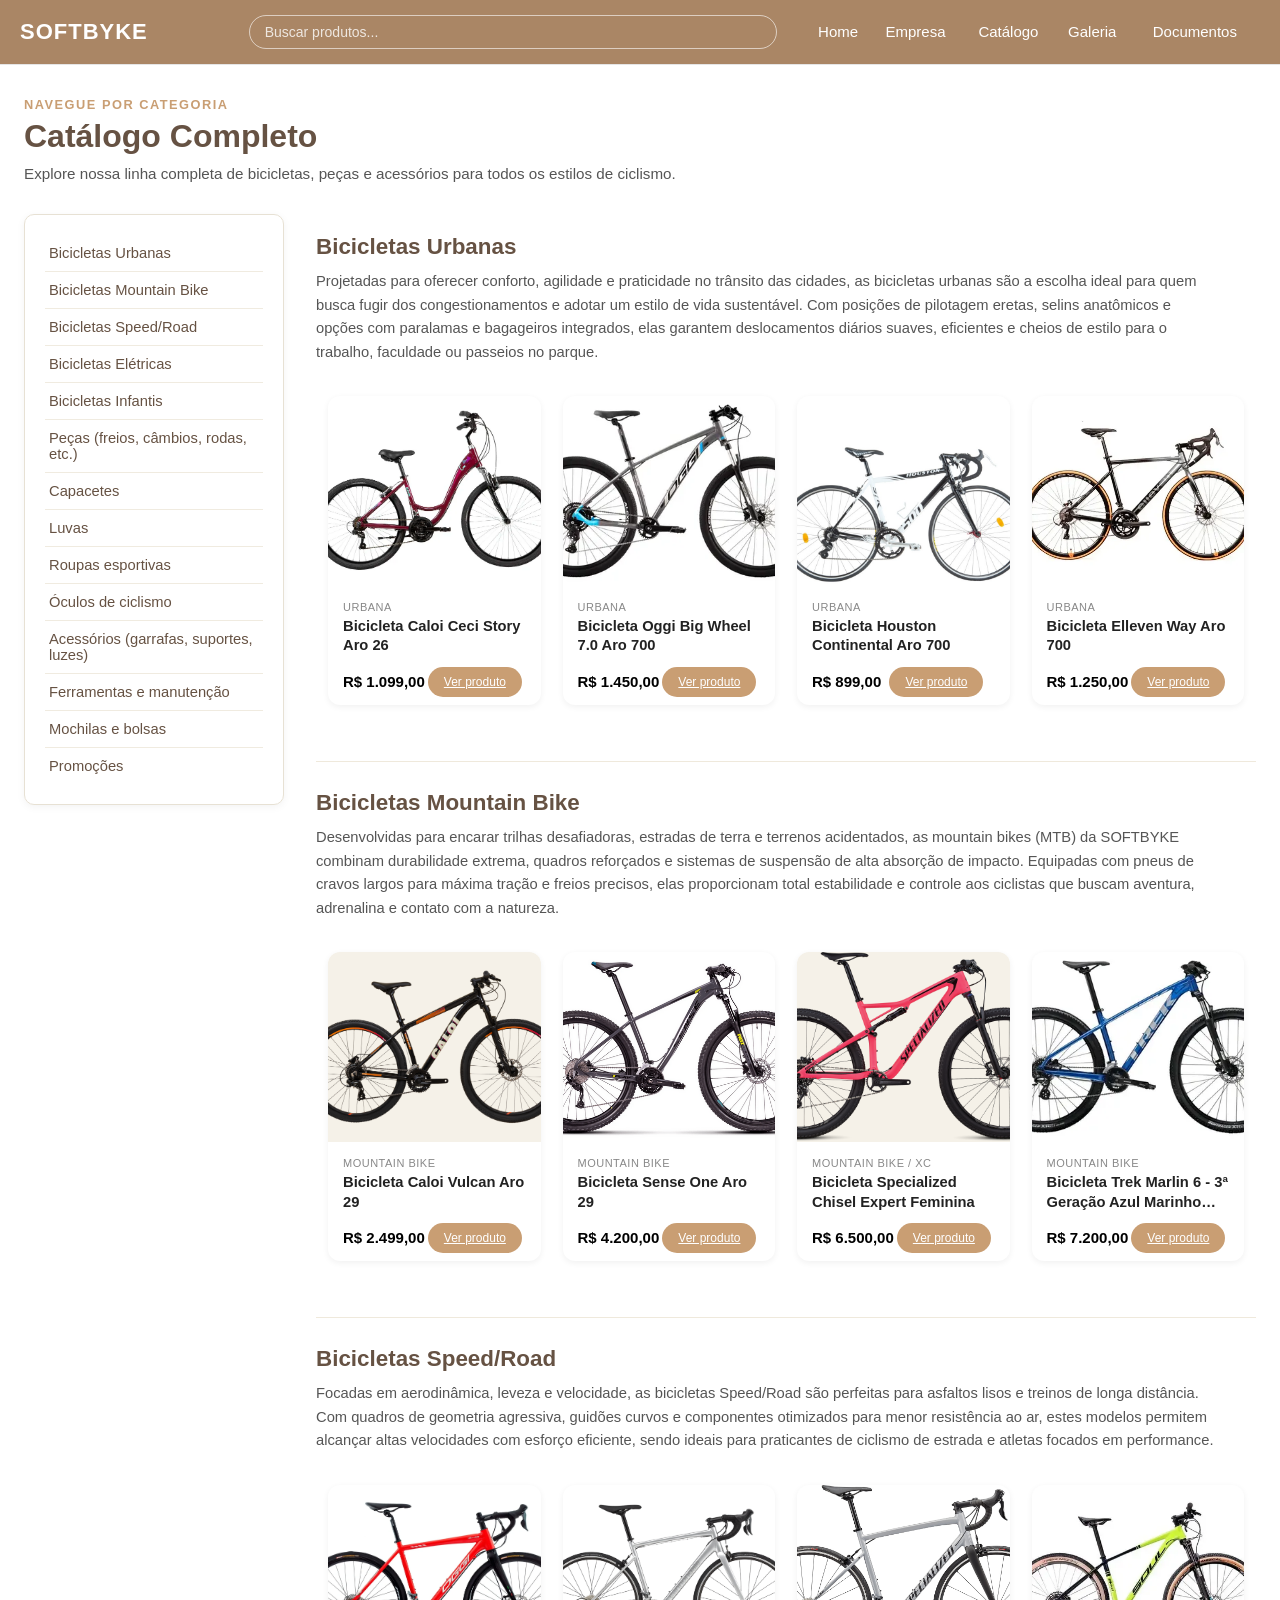
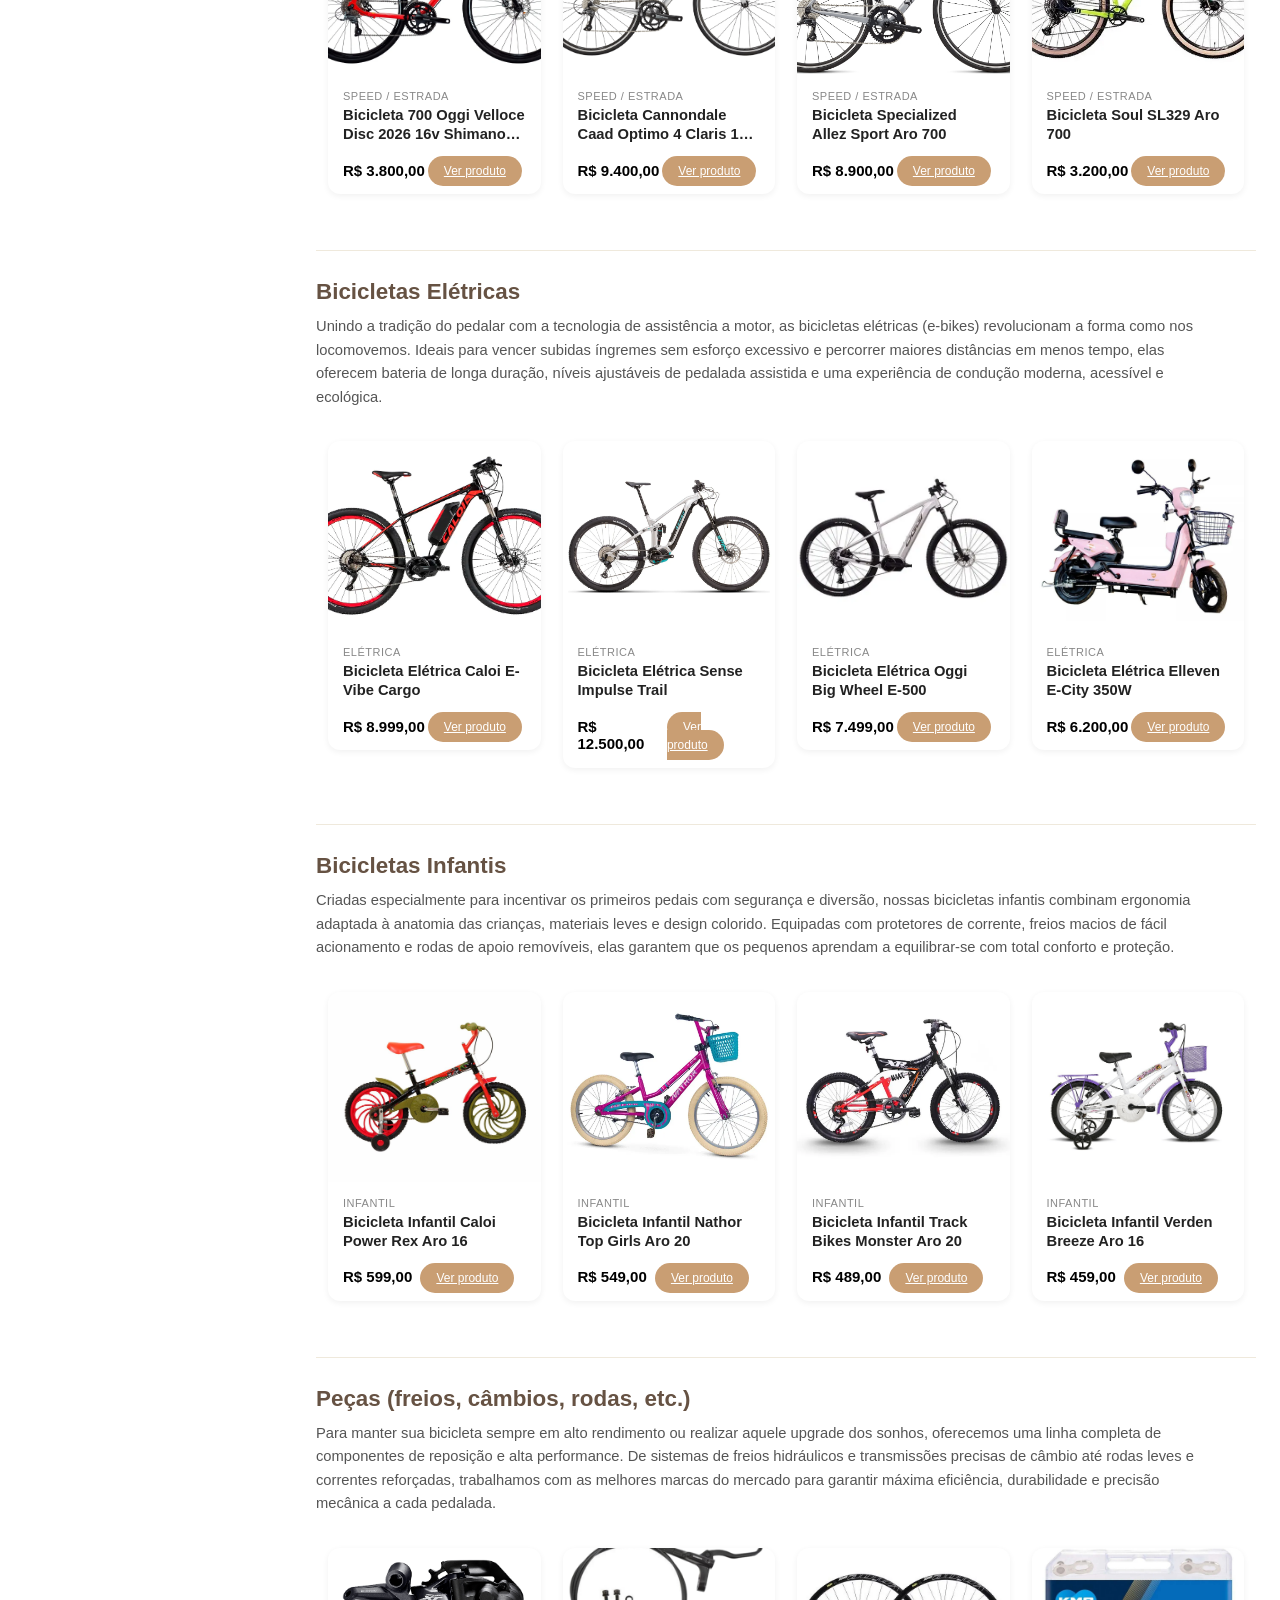
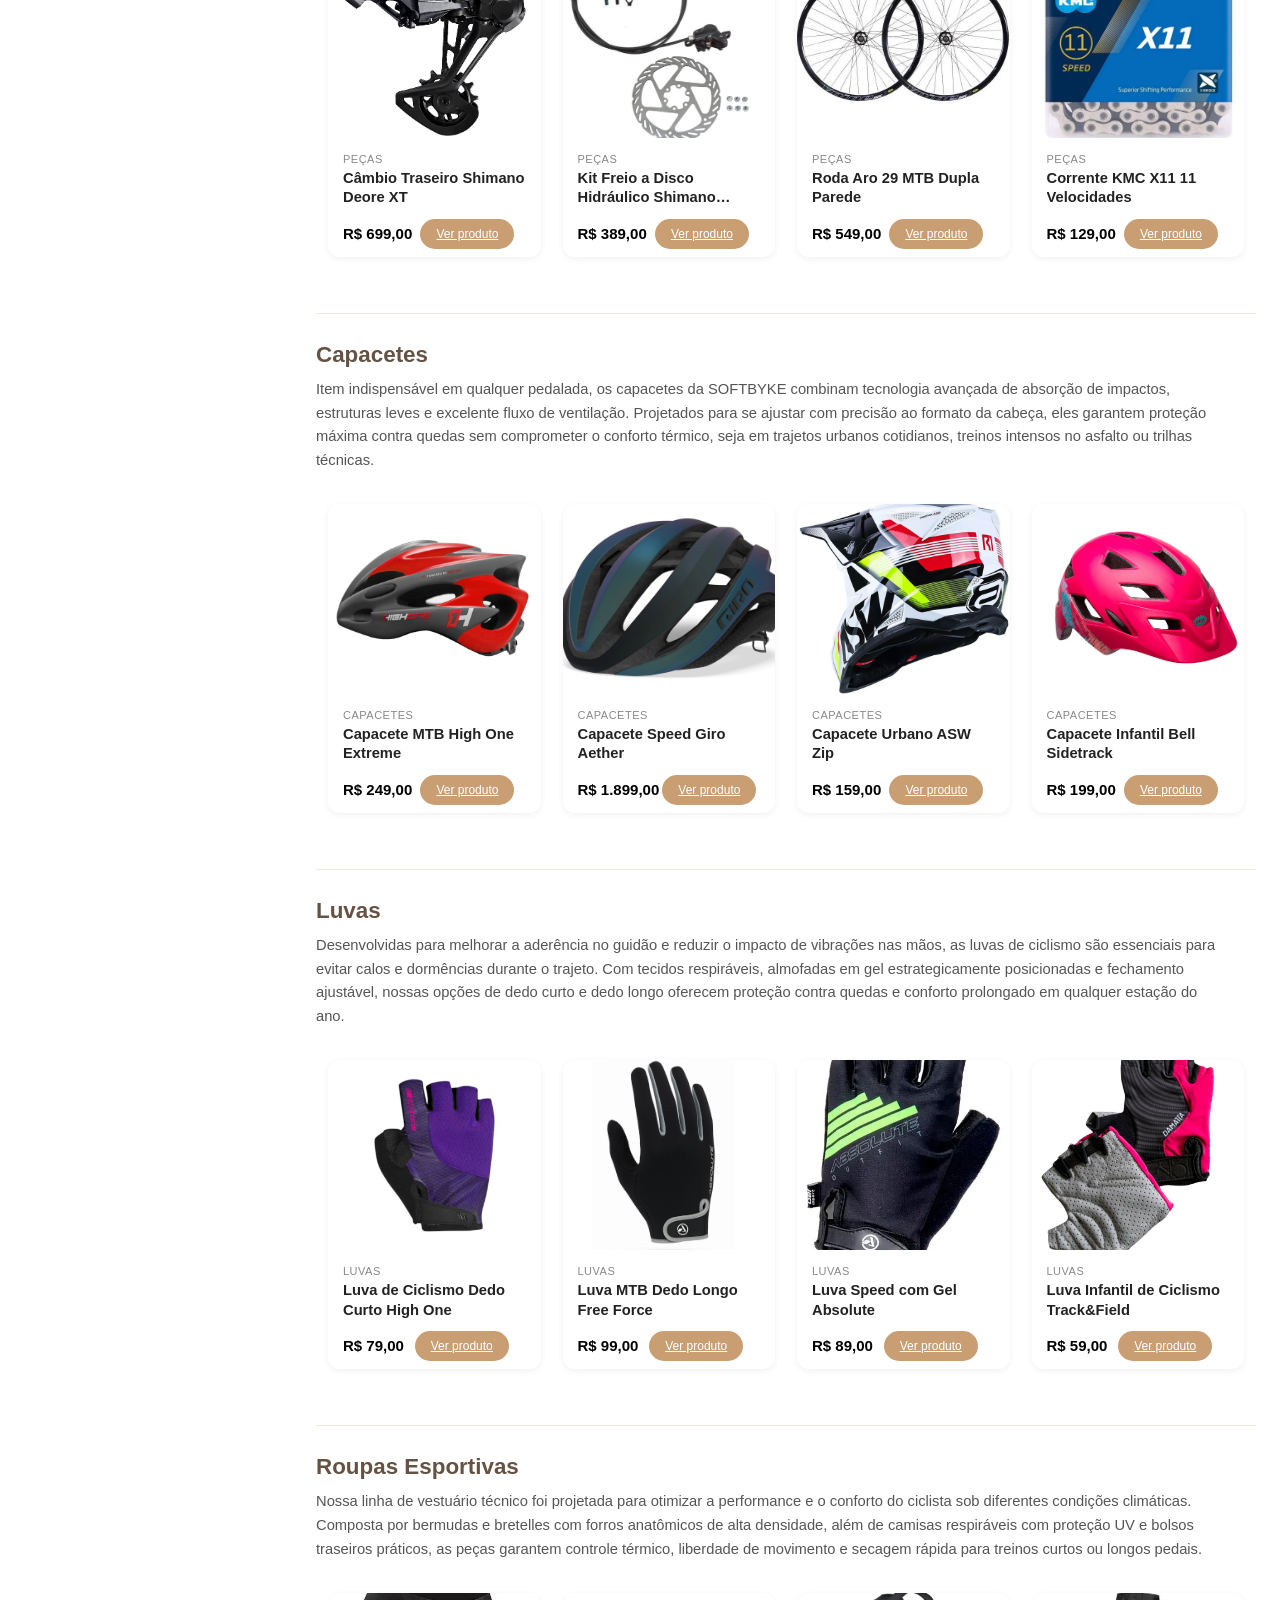
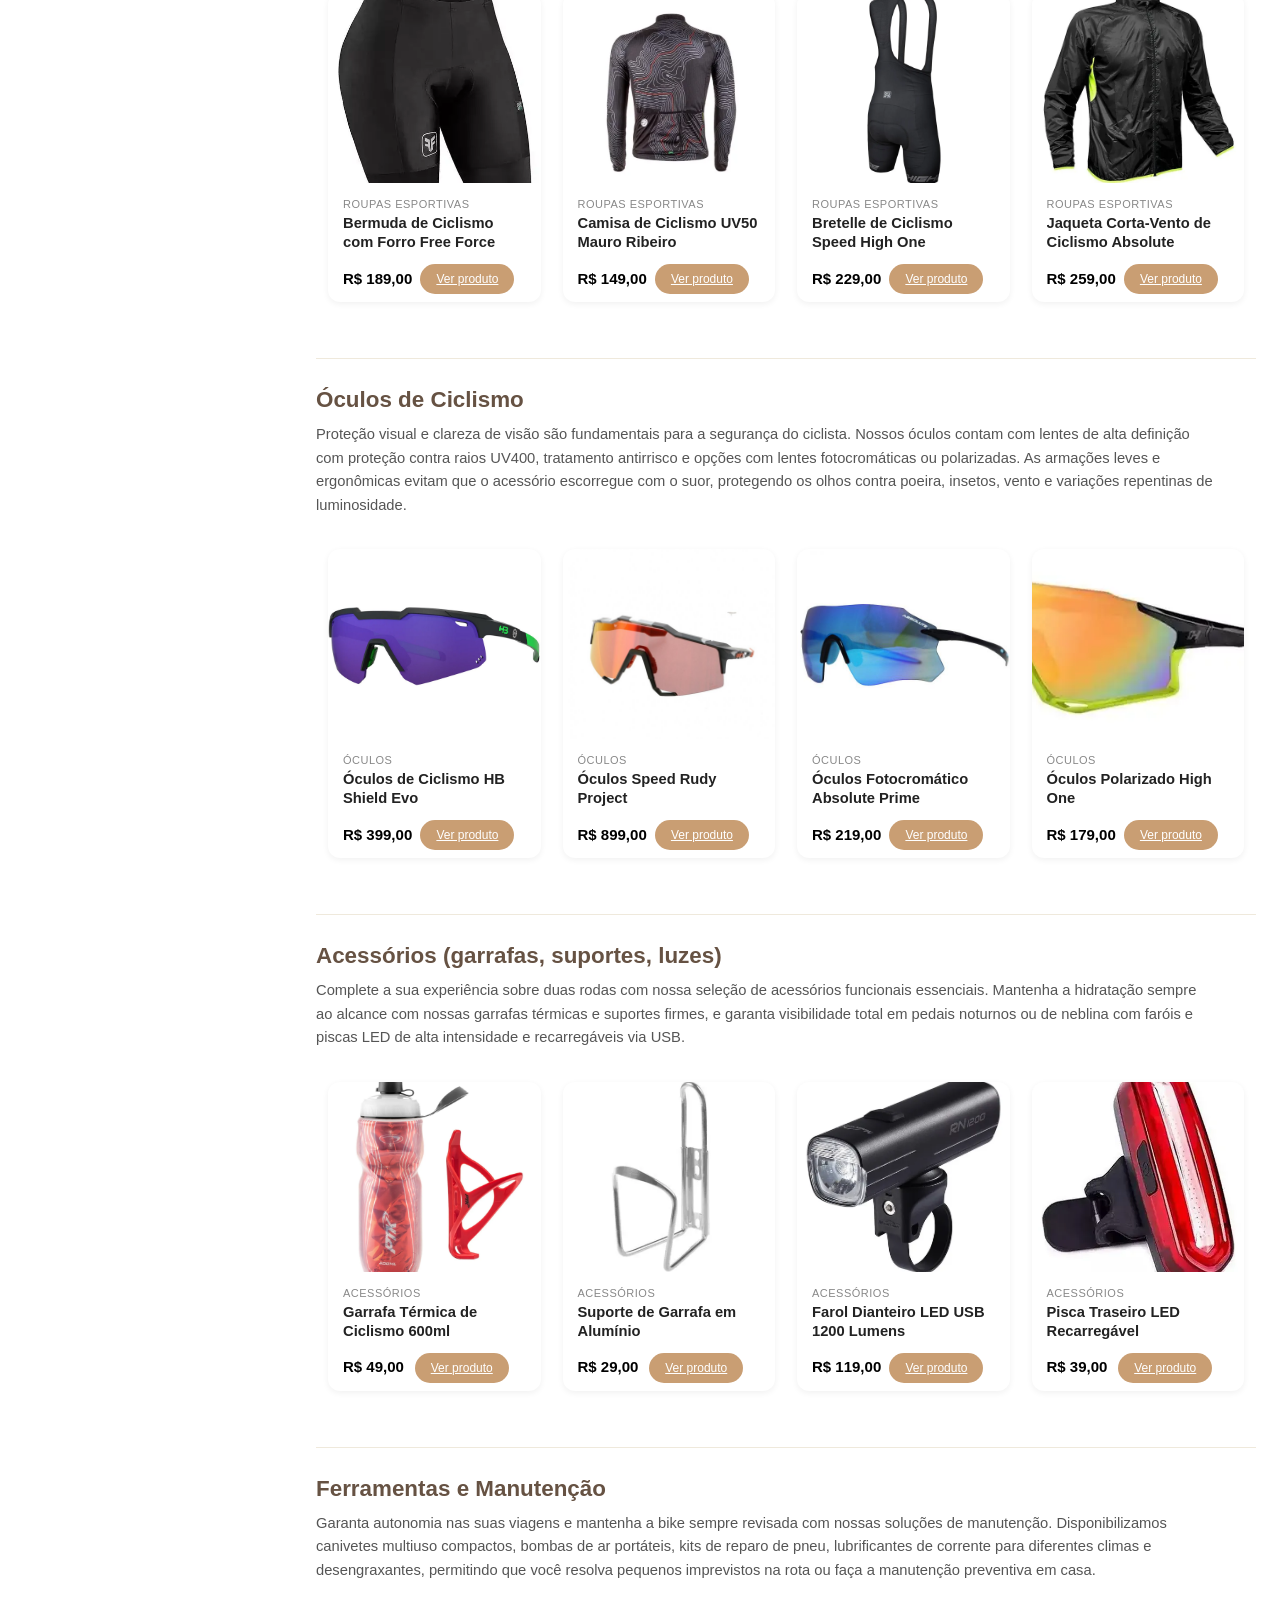
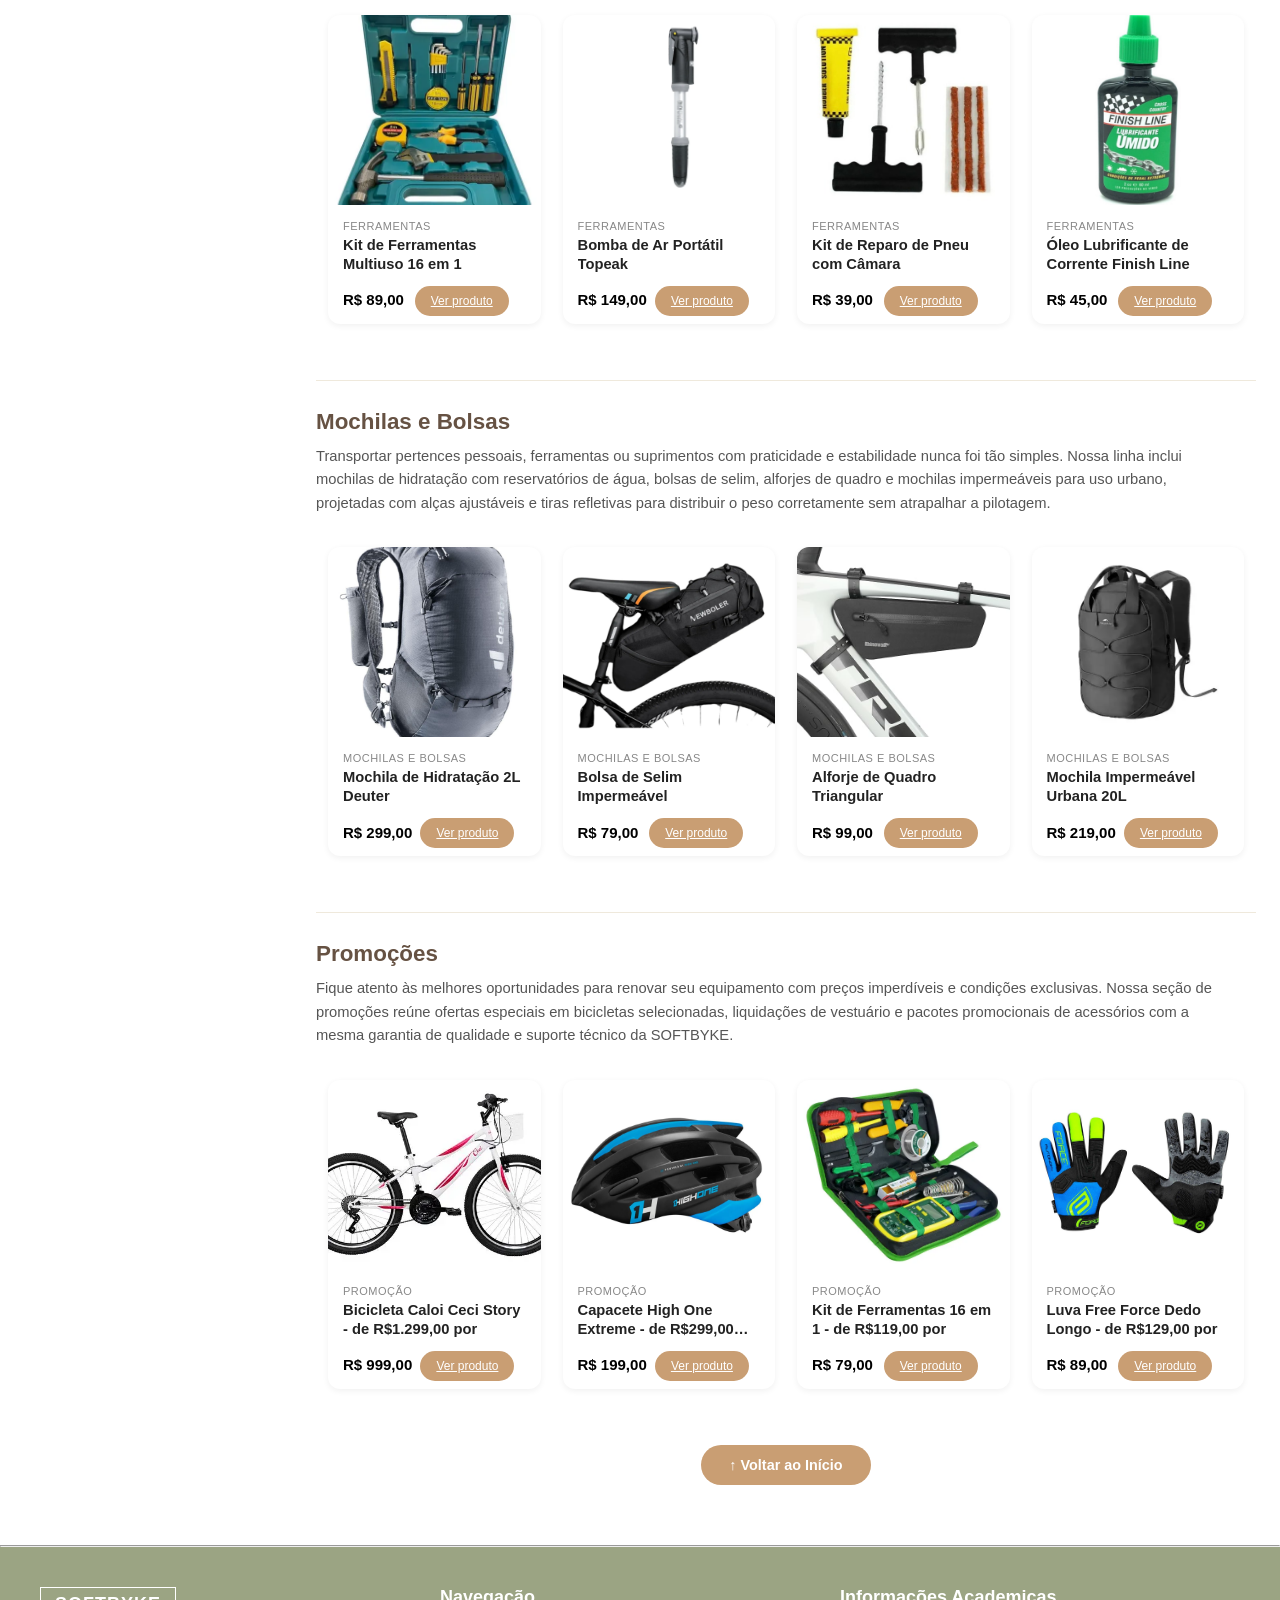
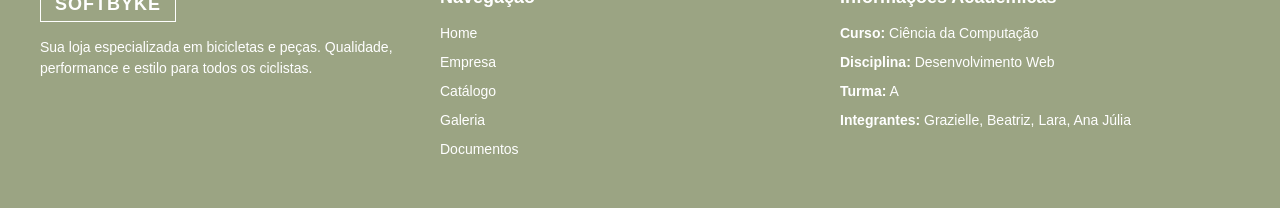
==== commit 5aa927e7: "Arrumando Header de todas as paginas e adicionando CSS ao catalogo e as paginas dos produtos" ====
--- a/catalogo.html
+++ b/catalogo.html
@@ -6,60 +6,30 @@
     <title>Catálogo Completo | SOFTBYKE</title>
 
     <link rel="stylesheet" href="css/homepage.css">
-
-    <!--
-        O CSS abaixo define APENAS a estrutura de layout
-        (menu lateral fixo à esquerda + conteúdo ao lado, do jeito
-        que aparece na imagem de referência). Nenhuma cor, fonte,
-        sombra ou estilo visual foi definido.
-    -->
-    <style>
-        #catalogo-container {
-            display: flex;
-            align-items: flex-start;
-            gap: 2rem;
-        }
-
-        #menu-catalogo {
-            flex: 0 0 260px;
-            position: sticky;
-            top: 1rem;
-        }
-
-        #menu-catalogo ol {
-            list-style: none;
-            margin: 0;
-            padding: 0;
-        }
-
-        #conteudo-catalogo {
-            flex: 1 1 auto;
-            min-width: 0;
-        }
-    </style>
+    <link rel="stylesheet" href="css/catalogo.css">
 </head>
 <body>
 
      <header class="navbar">
-        <table>
+        <table class="navbar-table">
             <tr>
-                <td class="navbar-logo" width="5%">SOFTBYKE</td>
-
-                <td width="10%">
+                <td class="navbar-logo">SOFTBYKE</td>
+
+                <td class="navbar-search-cell">
                     <form class="navbar-search" role="search">
                         <input type="search" name="busca" size="35" placeholder="Buscar produtos...">
                     </form>
                 </td>
 
-                <td width="15%"><a href="../homepage.html">Home</a></td>
-                <td width="15%"><a href="empresa.html">Empresa</a></td>
-                <td width="15%"><a href="catalogo.html">Catálogo</a></td>
-                <td width="15%"><a href="galeria.html">Galeria</a></td>
-                <td width="15%"><a href="documentos.html">Documentos</a></td>
+                <td class="navbar-link"><a href="homepage.html">Home</a></td>
+                <td class="navbar-link"><a href="empresa.html">Empresa</a></td>
+                <td class="navbar-link"><a href="catalogo.html">Catálogo</a></td>
+                <td class="navbar-link"><a href="galeria.html">Galeria</a></td>
+                <td class="navbar-link"><a href="documento.html">Documentos</a></td>
             </tr>
         </table>
     </header>
-    <hr>
+    <hr class="navbar-divider">
 
     <main>
 
@@ -105,62 +75,62 @@
                             <tr>
                         <td width="25%">
                             <article class="product-card">
-                                <img src="/img/catalogo_imagens/caloi_ceci26.webp" alt="Bicicleta Caloi Ceci Story Aro 26" class="product-image">
+                                <img src="img/catalogo_imagens/caloi_ceci26.webp" alt="Bicicleta Caloi Ceci Story Aro 26" class="product-image">
                                 <div class="product-info">
                                     <span class="product-category">Urbana</span>
                                     <h4 class="product-name">Bicicleta Caloi Ceci Story Aro 26</h4>
                                     <table>
                                         <tr>
                                             <td><p class="product-price">R$ 1.099,00</p></td>
-                                            <td><a href="#" class="btn-ver-produto">Ver produto</a></td>
-                                        </tr>
-                                    </table>
-                                </div>
-                            </article>
-                        </td>
-
-                        <td width="25%">
-                            <article class="product-card">
-                                <img src="/img/catalogo_imagens/oggi_bigwheel29.webp" alt="Bicicleta Oggi Big Wheel 7.0 Aro 700" class="product-image">
+                                            <td><a href="paginas-produtos/produto.html?id=7" class="btn-ver-produto">Ver produto</a></td>
+                                        </tr>
+                                    </table>
+                                </div>
+                            </article>
+                        </td>
+
+                        <td width="25%">
+                            <article class="product-card">
+                                <img src="img/catalogo_imagens/oggi_bigwheel29.webp" alt="Bicicleta Oggi Big Wheel 7.0 Aro 700" class="product-image">
                                 <div class="product-info">
                                     <span class="product-category">Urbana</span>
                                     <h4 class="product-name">Bicicleta Oggi Big Wheel 7.0 Aro 700</h4>
                                     <table>
                                         <tr>
                                             <td><p class="product-price">R$ 1.450,00</p></td>
-                                            <td><a href="#" class="btn-ver-produto">Ver produto</a></td>
-                                        </tr>
-                                    </table>
-                                </div>
-                            </article>
-                        </td>
-
-                        <td width="25%">
-                            <article class="product-card">
-                                <img src="/img/catalogo_imagens/houston14.jpg" alt="Bicicleta Houston Continental Aro 700" class="product-image">
+                                            <td><a href="paginas-produtos/produto.html?id=8" class="btn-ver-produto">Ver produto</a></td>
+                                        </tr>
+                                    </table>
+                                </div>
+                            </article>
+                        </td>
+
+                        <td width="25%">
+                            <article class="product-card">
+                                <img src="img/catalogo_imagens/houston14.jpg" alt="Bicicleta Houston Continental Aro 700" class="product-image">
                                 <div class="product-info">
                                     <span class="product-category">Urbana</span>
                                     <h4 class="product-name">Bicicleta Houston Continental Aro 700</h4>
                                     <table>
                                         <tr>
                                             <td><p class="product-price">R$ 899,00</p></td>
-                                            <td><a href="#" class="btn-ver-produto">Ver produto</a></td>
-                                        </tr>
-                                    </table>
-                                </div>
-                            </article>
-                        </td>
-
-                        <td width="25%">
-                            <article class="product-card">
-                                <img src="/img/catalogo_imagens/elleven700.webp" alt="Bicicleta Elleven Way Aro 700" class="product-image">
+                                            <td><a href="paginas-produtos/produto.html?id=9" class="btn-ver-produto">Ver produto</a></td>
+                                        </tr>
+                                    </table>
+                                </div>
+                            </article>
+                        </td>
+
+                        <td width="25%">
+                            <article class="product-card">
+                                <img src="img/catalogo_imagens/elleven700.webp" alt="Bicicleta Elleven Way Aro 700" class="product-image">
                                 <div class="product-info">
                                     <span class="product-category">Urbana</span>
                                     <h4 class="product-name">Bicicleta Elleven Way Aro 700</h4>
                                     <table>
                                         <tr>
                                             <td><p class="product-price">R$ 1.250,00</p></td>
-                                            <td><a href="#" class="btn-ver-produto">Ver produto</a></td>
+                                            <td><a href="paginas-produtos/produto.html?id=10" class="btn-ver-produto">Ver produto</a></td>
                                         </tr>
                                     </table>
                                 </div>
@@ -187,7 +157,7 @@
                                     <table>
                                         <tr>
                                             <td><p class="product-price">R$ 2.499,00</p></td>
-                                            <td><a href="paginas-produtos/pagina-do-produto.html" class="btn-ver-produto">Ver produto</a></td>
+                                            <td><a href="paginas-produtos/produto.html?id=1" class="btn-ver-produto">Ver produto</a></td>
                                         </tr>
                                     </table>
                                 </div>
@@ -203,7 +173,7 @@
                                     <table>
                                         <tr>
                                             <td><p class="product-price">R$ 4.200,00</p></td>
-                                            <td><a href="paginas-produtos/pagina-do-produto2.html" class="btn-ver-produto">Ver produto</a></td>
+                                            <td><a href="paginas-produtos/produto.html?id=2" class="btn-ver-produto">Ver produto</a></td>
                                         </tr>
                                     </table>
                                 </div>
@@ -219,7 +189,7 @@
                                     <table>
                                         <tr>
                                             <td><p class="product-price">R$ 6.500,00</p></td>
-                                            <td><a href="paginas-produtos/pagina-do-produto5.html" class="btn-ver-produto">Ver produto</a></td>
+                                            <td><a href="paginas-produtos/produto.html?id=5" class="btn-ver-produto">Ver produto</a></td>
                                         </tr>
                                     </table>
                                 </div>
@@ -235,7 +205,7 @@
                                     <table>
                                         <tr>
                                             <td><p class="product-price">R$ 7.200,00</p></td>
-                                            <td><a href="paginas-produtos/pagina-do-produto6.html" class="btn-ver-produto">Ver produto</a></td>
+                                            <td><a href="paginas-produtos/produto.html?id=6" class="btn-ver-produto">Ver produto</a></td>
                                         </tr>
                                     </table>
                                 </div>
@@ -262,7 +232,7 @@
                                     <table>
                                         <tr>
                                             <td><p class="product-price">R$ 3.800,00</p></td>
-                                            <td><a href="paginas-produtos/pagina-do-produto3.html" class="btn-ver-produto">Ver produto</a></td>
+                                            <td><a href="paginas-produtos/produto.html?id=3" class="btn-ver-produto">Ver produto</a></td>
                                         </tr>
                                     </table>
                                 </div>
@@ -278,7 +248,7 @@
                                     <table>
                                         <tr>
                                             <td><p class="product-price">R$ 9.400,00</p></td>
-                                            <td><a href="paginas-produtos/pagina-do-produto4.html" class="btn-ver-produto">Ver produto</a></td>
+                                            <td><a href="paginas-produtos/produto.html?id=4" class="btn-ver-produto">Ver produto</a></td>
                                         </tr>
                                     </table>
                                 </div>
@@ -294,23 +264,23 @@
                                     <table>
                                         <tr>
                                             <td><p class="product-price">R$ 8.900,00</p></td>
-                                            <td><a href="#" class="btn-ver-produto">Ver produto</a></td>
-                                        </tr>
-                                    </table>
-                                </div>
-                            </article>
-                        </td>
-
-                        <td width="25%">
-                            <article class="product-card">
-                                <img src="/img/catalogo_imagens/mtb29.webp" alt="Bicicleta Soul SL329 Aro 700" class="product-image">
+                                            <td><a href="paginas-produtos/produto.html?id=11" class="btn-ver-produto">Ver produto</a></td>
+                                        </tr>
+                                    </table>
+                                </div>
+                            </article>
+                        </td>
+
+                        <td width="25%">
+                            <article class="product-card">
+                                <img src="img/catalogo_imagens/mtb29.webp" alt="Bicicleta Soul SL329 Aro 700" class="product-image">
                                 <div class="product-info">
                                     <span class="product-category">Speed / Estrada</span>
                                     <h4 class="product-name">Bicicleta Soul SL329 Aro 700</h4>
                                     <table>
                                         <tr>
                                             <td><p class="product-price">R$ 3.200,00</p></td>
-                                            <td><a href="#" class="btn-ver-produto">Ver produto</a></td>
+                                            <td><a href="paginas-produtos/produto.html?id=12" class="btn-ver-produto">Ver produto</a></td>
                                         </tr>
                                     </table>
                                 </div>
@@ -330,62 +300,62 @@
                             <tr>
                         <td width="25%">
                             <article class="product-card">
-                                <img src="/img/catalogo_imagens/caloi_eletricaEvibe.webp" alt="Bicicleta Elétrica Caloi E-Vibe Cargo" class="product-image">
+                                <img src="img/catalogo_imagens/caloi_eletricaEvibe.webp" alt="Bicicleta Elétrica Caloi E-Vibe Cargo" class="product-image">
                                 <div class="product-info">
                                     <span class="product-category">Elétrica</span>
                                     <h4 class="product-name">Bicicleta Elétrica Caloi E-Vibe Cargo</h4>
                                     <table>
                                         <tr>
                                             <td><p class="product-price">R$ 8.999,00</p></td>
-                                            <td><a href="#" class="btn-ver-produto">Ver produto</a></td>
-                                        </tr>
-                                    </table>
-                                </div>
-                            </article>
-                        </td>
-
-                        <td width="25%">
-                            <article class="product-card">
-                                <img src="/img/catalogo_imagens/sense_impulseTrail.webp" alt="Bicicleta Elétrica Sense Impulse Trail" class="product-image">
+                                            <td><a href="paginas-produtos/produto.html?id=13" class="btn-ver-produto">Ver produto</a></td>
+                                        </tr>
+                                    </table>
+                                </div>
+                            </article>
+                        </td>
+
+                        <td width="25%">
+                            <article class="product-card">
+                                <img src="img/catalogo_imagens/sense_impulseTrail.webp" alt="Bicicleta Elétrica Sense Impulse Trail" class="product-image">
                                 <div class="product-info">
                                     <span class="product-category">Elétrica</span>
                                     <h4 class="product-name">Bicicleta Elétrica Sense Impulse Trail</h4>
                                     <table>
                                         <tr>
                                             <td><p class="product-price">R$ 12.500,00</p></td>
-                                            <td><a href="#" class="btn-ver-produto">Ver produto</a></td>
-                                        </tr>
-                                    </table>
-                                </div>
-                            </article>
-                        </td>
-
-                        <td width="25%">
-                            <article class="product-card">
-                                <img src="/img/catalogo_imagens/oggi_bigwheelE500.webp" alt="Bicicleta Elétrica Oggi Big Wheel E-500" class="product-image">
+                                            <td><a href="paginas-produtos/produto.html?id=14" class="btn-ver-produto">Ver produto</a></td>
+                                        </tr>
+                                    </table>
+                                </div>
+                            </article>
+                        </td>
+
+                        <td width="25%">
+                            <article class="product-card">
+                                <img src="img/catalogo_imagens/oggi_bigwheelE500.webp" alt="Bicicleta Elétrica Oggi Big Wheel E-500" class="product-image">
                                 <div class="product-info">
                                     <span class="product-category">Elétrica</span>
                                     <h4 class="product-name">Bicicleta Elétrica Oggi Big Wheel E-500</h4>
                                     <table>
                                         <tr>
                                             <td><p class="product-price">R$ 7.499,00</p></td>
-                                            <td><a href="#" class="btn-ver-produto">Ver produto</a></td>
-                                        </tr>
-                                    </table>
-                                </div>
-                            </article>
-                        </td>
-
-                        <td width="25%">
-                            <article class="product-card">
-                                <img src="/img/catalogo_imagens/eleven_ECity.webp" alt="Bicicleta Elétrica Elleven E-City 350W" class="product-image">
+                                            <td><a href="paginas-produtos/produto.html?id=15" class="btn-ver-produto">Ver produto</a></td>
+                                        </tr>
+                                    </table>
+                                </div>
+                            </article>
+                        </td>
+
+                        <td width="25%">
+                            <article class="product-card">
+                                <img src="img/catalogo_imagens/eleven_ECity.webp" alt="Bicicleta Elétrica Elleven E-City 350W" class="product-image">
                                 <div class="product-info">
                                     <span class="product-category">Elétrica</span>
                                     <h4 class="product-name">Bicicleta Elétrica Elleven E-City 350W</h4>
                                     <table>
                                         <tr>
                                             <td><p class="product-price">R$ 6.200,00</p></td>
-                                            <td><a href="#" class="btn-ver-produto">Ver produto</a></td>
+                                            <td><a href="paginas-produtos/produto.html?id=16" class="btn-ver-produto">Ver produto</a></td>
                                         </tr>
                                     </table>
                                 </div>
@@ -405,62 +375,62 @@
                             <tr>
                         <td width="25%">
                             <article class="product-card">
-                                <img src="/img/catalogo_imagens/caloi_infantil_power.jpg" alt="Bicicleta Infantil Caloi Power Rex Aro 16" class="product-image">
+                                <img src="img/catalogo_imagens/caloi_infantil_power.jpg" alt="Bicicleta Infantil Caloi Power Rex Aro 16" class="product-image">
                                 <div class="product-info">
                                     <span class="product-category">Infantil</span>
                                     <h4 class="product-name">Bicicleta Infantil Caloi Power Rex Aro 16</h4>
                                     <table>
                                         <tr>
                                             <td><p class="product-price">R$ 599,00</p></td>
-                                            <td><a href="#" class="btn-ver-produto">Ver produto</a></td>
-                                        </tr>
-                                    </table>
-                                </div>
-                            </article>
-                        </td>
-
-                        <td width="25%">
-                            <article class="product-card">
-                                <img src="/img/catalogo_imagens/nathor_infantil_girls.webp" alt="Bicicleta Infantil Nathor Top Girls Aro 20" class="product-image">
+                                            <td><a href="paginas-produtos/produto.html?id=17" class="btn-ver-produto">Ver produto</a></td>
+                                        </tr>
+                                    </table>
+                                </div>
+                            </article>
+                        </td>
+
+                        <td width="25%">
+                            <article class="product-card">
+                                <img src="img/catalogo_imagens/nathor_infantil_girls.webp" alt="Bicicleta Infantil Nathor Top Girls Aro 20" class="product-image">
                                 <div class="product-info">
                                     <span class="product-category">Infantil</span>
                                     <h4 class="product-name">Bicicleta Infantil Nathor Top Girls Aro 20</h4>
                                     <table>
                                         <tr>
                                             <td><p class="product-price">R$ 549,00</p></td>
-                                            <td><a href="#" class="btn-ver-produto">Ver produto</a></td>
-                                        </tr>
-                                    </table>
-                                </div>
-                            </article>
-                        </td>
-
-                        <td width="25%">
-                            <article class="product-card">
-                                <img src="/img/catalogo_imagens/track_monster_infantil.webp" alt="Bicicleta Infantil Track Bikes Monster Aro 20" class="product-image">
+                                            <td><a href="paginas-produtos/produto.html?id=18" class="btn-ver-produto">Ver produto</a></td>
+                                        </tr>
+                                    </table>
+                                </div>
+                            </article>
+                        </td>
+
+                        <td width="25%">
+                            <article class="product-card">
+                                <img src="img/catalogo_imagens/track_monster_infantil.webp" alt="Bicicleta Infantil Track Bikes Monster Aro 20" class="product-image">
                                 <div class="product-info">
                                     <span class="product-category">Infantil</span>
                                     <h4 class="product-name">Bicicleta Infantil Track Bikes Monster Aro 20</h4>
                                     <table>
                                         <tr>
                                             <td><p class="product-price">R$ 489,00</p></td>
-                                            <td><a href="#" class="btn-ver-produto">Ver produto</a></td>
-                                        </tr>
-                                    </table>
-                                </div>
-                            </article>
-                        </td>
-
-                        <td width="25%">
-                            <article class="product-card">
-                                <img src="/img/catalogo_imagens/verden_breeze_infantil.png" alt="Bicicleta Infantil Verden Breeze Aro 16" class="product-image">
+                                            <td><a href="paginas-produtos/produto.html?id=19" class="btn-ver-produto">Ver produto</a></td>
+                                        </tr>
+                                    </table>
+                                </div>
+                            </article>
+                        </td>
+
+                        <td width="25%">
+                            <article class="product-card">
+                                <img src="img/catalogo_imagens/verden_breeze_infantil.png" alt="Bicicleta Infantil Verden Breeze Aro 16" class="product-image">
                                 <div class="product-info">
                                     <span class="product-category">Infantil</span>
                                     <h4 class="product-name">Bicicleta Infantil Verden Breeze Aro 16</h4>
                                     <table>
                                         <tr>
                                             <td><p class="product-price">R$ 459,00</p></td>
-                                            <td><a href="#" class="btn-ver-produto">Ver produto</a></td>
+                                            <td><a href="paginas-produtos/produto.html?id=20" class="btn-ver-produto">Ver produto</a></td>
                                         </tr>
                                     </table>
                                 </div>
@@ -480,62 +450,62 @@
                             <tr>
                         <td width="25%">
                             <article class="product-card">
-                                <img src="/img/catalogo_imagens/cambio_shimano.png" alt="Câmbio Traseiro Shimano Deore XT" class="product-image">
+                                <img src="img/catalogo_imagens/cambio_shimano.png" alt="Câmbio Traseiro Shimano Deore XT" class="product-image">
                                 <div class="product-info">
                                     <span class="product-category">Peças</span>
                                     <h4 class="product-name">Câmbio Traseiro Shimano Deore XT</h4>
                                     <table>
                                         <tr>
                                             <td><p class="product-price">R$ 699,00</p></td>
-                                            <td><a href="#" class="btn-ver-produto">Ver produto</a></td>
-                                        </tr>
-                                    </table>
-                                </div>
-                            </article>
-                        </td>
-
-                        <td width="25%">
-                            <article class="product-card">
-                                <img src="/img/catalogo_imagens/kitfreio_shimano.jpg" alt="Kit Freio a Disco Hidráulico Shimano MT200" class="product-image">
+                                            <td><a href="paginas-produtos/produto.html?id=21" class="btn-ver-produto">Ver produto</a></td>
+                                        </tr>
+                                    </table>
+                                </div>
+                            </article>
+                        </td>
+
+                        <td width="25%">
+                            <article class="product-card">
+                                <img src="img/catalogo_imagens/kitfreio_shimano.jpg" alt="Kit Freio a Disco Hidráulico Shimano MT200" class="product-image">
                                 <div class="product-info">
                                     <span class="product-category">Peças</span>
                                     <h4 class="product-name">Kit Freio a Disco Hidráulico Shimano MT200</h4>
                                     <table>
                                         <tr>
                                             <td><p class="product-price">R$ 389,00</p></td>
-                                            <td><a href="#" class="btn-ver-produto">Ver produto</a></td>
-                                        </tr>
-                                    </table>
-                                </div>
-                            </article>
-                        </td>
-
-                        <td width="25%">
-                            <article class="product-card">
-                                <img src="/img/catalogo_imagens/rodasAro29.webp" alt="Roda Aro 29 MTB Dupla Parede" class="product-image">
+                                            <td><a href="paginas-produtos/produto.html?id=22" class="btn-ver-produto">Ver produto</a></td>
+                                        </tr>
+                                    </table>
+                                </div>
+                            </article>
+                        </td>
+
+                        <td width="25%">
+                            <article class="product-card">
+                                <img src="img/catalogo_imagens/rodasAro29.webp" alt="Roda Aro 29 MTB Dupla Parede" class="product-image">
                                 <div class="product-info">
                                     <span class="product-category">Peças</span>
                                     <h4 class="product-name">Roda Aro 29 MTB Dupla Parede</h4>
                                     <table>
                                         <tr>
                                             <td><p class="product-price">R$ 549,00</p></td>
-                                            <td><a href="#" class="btn-ver-produto">Ver produto</a></td>
-                                        </tr>
-                                    </table>
-                                </div>
-                            </article>
-                        </td>
-
-                        <td width="25%">
-                            <article class="product-card">
-                                <img src="/img/catalogo_imagens/corrente_kmc11.jpg" alt="Corrente KMC X11 11 Velocidades" class="product-image">
+                                            <td><a href="paginas-produtos/produto.html?id=23" class="btn-ver-produto">Ver produto</a></td>
+                                        </tr>
+                                    </table>
+                                </div>
+                            </article>
+                        </td>
+
+                        <td width="25%">
+                            <article class="product-card">
+                                <img src="img/catalogo_imagens/corrente_kmc11.jpg" alt="Corrente KMC X11 11 Velocidades" class="product-image">
                                 <div class="product-info">
                                     <span class="product-category">Peças</span>
                                     <h4 class="product-name">Corrente KMC X11 11 Velocidades</h4>
                                     <table>
                                         <tr>
                                             <td><p class="product-price">R$ 129,00</p></td>
-                                            <td><a href="#" class="btn-ver-produto">Ver produto</a></td>
+                                            <td><a href="paginas-produtos/produto.html?id=24" class="btn-ver-produto">Ver produto</a></td>
                                         </tr>
                                     </table>
                                 </div>
@@ -555,14 +525,14 @@
                             <tr>
                         <td width="25%">
                             <article class="product-card">
-                                <img src="/img/catalogo_imagens/capacete_high_one.webp" alt="Capacete MTB High One Extreme" class="product-image">
+                                <img src="img/catalogo_imagens/capacete_high_one.webp" alt="Capacete MTB High One Extreme" class="product-image">
                                 <div class="product-info">
                                     <span class="product-category">Capacetes</span>
                                     <h4 class="product-name">Capacete MTB High One Extreme</h4>
                                     <table>
                                         <tr>
                                             <td><p class="product-price">R$ 249,00</p></td>
-                                            <td><a href="#" class="btn-ver-produto">Ver produto</a></td>
+                                            <td><a href="paginas-produtos/produto.html?id=25" class="btn-ver-produto">Ver produto</a></td>
                                         </tr>
                                     </table>
                                 </div>
@@ -578,39 +548,39 @@
                                     <table>
                                         <tr>
                                             <td><p class="product-price">R$ 1.899,00</p></td>
-                                            <td><a href="#" class="btn-ver-produto">Ver produto</a></td>
-                                        </tr>
-                                    </table>
-                                </div>
-                            </article>
-                        </td>
-
-                        <td width="25%">
-                            <article class="product-card">
-                                <img src="/img/catalogo_imagens/capacete_ASW.jpg" alt="Capacete Urbano ASW Zip" class="product-image">
+                                            <td><a href="paginas-produtos/produto.html?id=26" class="btn-ver-produto">Ver produto</a></td>
+                                        </tr>
+                                    </table>
+                                </div>
+                            </article>
+                        </td>
+
+                        <td width="25%">
+                            <article class="product-card">
+                                <img src="img/catalogo_imagens/capacete_ASW.jpg" alt="Capacete Urbano ASW Zip" class="product-image">
                                 <div class="product-info">
                                     <span class="product-category">Capacetes</span>
                                     <h4 class="product-name">Capacete Urbano ASW Zip</h4>
                                     <table>
                                         <tr>
                                             <td><p class="product-price">R$ 159,00</p></td>
-                                            <td><a href="#" class="btn-ver-produto">Ver produto</a></td>
-                                        </tr>
-                                    </table>
-                                </div>
-                            </article>
-                        </td>
-
-                        <td width="25%">
-                            <article class="product-card">
-                                <img src="/img/catalogo_imagens/capacete_bellsidetrack_infantil.jpg" alt="Capacete Infantil Bell Sidetrack" class="product-image">
+                                            <td><a href="paginas-produtos/produto.html?id=27" class="btn-ver-produto">Ver produto</a></td>
+                                        </tr>
+                                    </table>
+                                </div>
+                            </article>
+                        </td>
+
+                        <td width="25%">
+                            <article class="product-card">
+                                <img src="img/catalogo_imagens/capacete_bellsidetrack_infantil.jpg" alt="Capacete Infantil Bell Sidetrack" class="product-image">
                                 <div class="product-info">
                                     <span class="product-category">Capacetes</span>
                                     <h4 class="product-name">Capacete Infantil Bell Sidetrack</h4>
                                     <table>
                                         <tr>
                                             <td><p class="product-price">R$ 199,00</p></td>
-                                            <td><a href="#" class="btn-ver-produto">Ver produto</a></td>
+                                            <td><a href="paginas-produtos/produto.html?id=28" class="btn-ver-produto">Ver produto</a></td>
                                         </tr>
                                     </table>
                                 </div>
@@ -630,62 +600,62 @@
                             <tr>
                         <td width="25%">
                             <article class="product-card">
-                                <img src="/img/catalogo_imagens/liva_highOne_montano.png" alt="Luva de Ciclismo Dedo Curto High One" class="product-image">
+                                <img src="img/catalogo_imagens/liva_highOne_montano.png" alt="Luva de Ciclismo Dedo Curto High One" class="product-image">
                                 <div class="product-info">
                                     <span class="product-category">Luvas</span>
                                     <h4 class="product-name">Luva de Ciclismo Dedo Curto High One</h4>
                                     <table>
                                         <tr>
                                             <td><p class="product-price">R$ 79,00</p></td>
-                                            <td><a href="#" class="btn-ver-produto">Ver produto</a></td>
-                                        </tr>
-                                    </table>
-                                </div>
-                            </article>
-                        </td>
-
-                        <td width="25%">
-                            <article class="product-card">
-                                <img src="/img/catalogo_imagens/luva_MTB_dedolongo.jpg" alt="Luva MTB Dedo Longo Free Force" class="product-image">
+                                            <td><a href="paginas-produtos/produto.html?id=29" class="btn-ver-produto">Ver produto</a></td>
+                                        </tr>
+                                    </table>
+                                </div>
+                            </article>
+                        </td>
+
+                        <td width="25%">
+                            <article class="product-card">
+                                <img src="img/catalogo_imagens/luva_MTB_dedolongo.jpg" alt="Luva MTB Dedo Longo Free Force" class="product-image">
                                 <div class="product-info">
                                     <span class="product-category">Luvas</span>
                                     <h4 class="product-name">Luva MTB Dedo Longo Free Force</h4>
                                     <table>
                                         <tr>
                                             <td><p class="product-price">R$ 99,00</p></td>
-                                            <td><a href="#" class="btn-ver-produto">Ver produto</a></td>
-                                        </tr>
-                                    </table>
-                                </div>
-                            </article>
-                        </td>
-
-                        <td width="25%">
-                            <article class="product-card">
-                                <img src="/img/catalogo_imagens/luva_absolute_gel.webp" alt="Luva Speed com Gel Absolute" class="product-image">
+                                            <td><a href="paginas-produtos/produto.html?id=30" class="btn-ver-produto">Ver produto</a></td>
+                                        </tr>
+                                    </table>
+                                </div>
+                            </article>
+                        </td>
+
+                        <td width="25%">
+                            <article class="product-card">
+                                <img src="img/catalogo_imagens/luva_absolute_gel.webp" alt="Luva Speed com Gel Absolute" class="product-image">
                                 <div class="product-info">
                                     <span class="product-category">Luvas</span>
                                     <h4 class="product-name">Luva Speed com Gel Absolute</h4>
                                     <table>
                                         <tr>
                                             <td><p class="product-price">R$ 89,00</p></td>
-                                            <td><a href="#" class="btn-ver-produto">Ver produto</a></td>
-                                        </tr>
-                                    </table>
-                                </div>
-                            </article>
-                        </td>
-
-                        <td width="25%">
-                            <article class="product-card">
-                                <img src="/img/catalogo_imagens/luva_infantil.jpg" alt="Luva Infantil de Ciclismo Track&Field" class="product-image">
+                                            <td><a href="paginas-produtos/produto.html?id=31" class="btn-ver-produto">Ver produto</a></td>
+                                        </tr>
+                                    </table>
+                                </div>
+                            </article>
+                        </td>
+
+                        <td width="25%">
+                            <article class="product-card">
+                                <img src="img/catalogo_imagens/luva_infantil.jpg" alt="Luva Infantil de Ciclismo Track&Field" class="product-image">
                                 <div class="product-info">
                                     <span class="product-category">Luvas</span>
                                     <h4 class="product-name">Luva Infantil de Ciclismo Track&Field</h4>
                                     <table>
                                         <tr>
                                             <td><p class="product-price">R$ 59,00</p></td>
-                                            <td><a href="#" class="btn-ver-produto">Ver produto</a></td>
+                                            <td><a href="paginas-produtos/produto.html?id=32" class="btn-ver-produto">Ver produto</a></td>
                                         </tr>
                                     </table>
                                 </div>
@@ -705,62 +675,62 @@
                             <tr>
                         <td width="25%">
                             <article class="product-card">
-                                <img src="/img/catalogo_imagens/bermuda_ciclismoMTB.webp" alt="Bermuda de Ciclismo com Forro Free Force" class="product-image">
+                                <img src="img/catalogo_imagens/bermuda_ciclismoMTB.webp" alt="Bermuda de Ciclismo com Forro Free Force" class="product-image">
                                 <div class="product-info">
                                     <span class="product-category">Roupas Esportivas</span>
                                     <h4 class="product-name">Bermuda de Ciclismo com Forro Free Force</h4>
                                     <table>
                                         <tr>
                                             <td><p class="product-price">R$ 189,00</p></td>
-                                            <td><a href="#" class="btn-ver-produto">Ver produto</a></td>
-                                        </tr>
-                                    </table>
-                                </div>
-                            </article>
-                        </td>
-
-                        <td width="25%">
-                            <article class="product-card">
-                                <img src="/img/catalogo_imagens/camisa_longa_ciclismo.webp" alt="Camisa de Ciclismo UV50 Mauro Ribeiro" class="product-image">
+                                            <td><a href="paginas-produtos/produto.html?id=33" class="btn-ver-produto">Ver produto</a></td>
+                                        </tr>
+                                    </table>
+                                </div>
+                            </article>
+                        </td>
+
+                        <td width="25%">
+                            <article class="product-card">
+                                <img src="img/catalogo_imagens/camisa_longa_ciclismo.webp" alt="Camisa de Ciclismo UV50 Mauro Ribeiro" class="product-image">
                                 <div class="product-info">
                                     <span class="product-category">Roupas Esportivas</span>
                                     <h4 class="product-name">Camisa de Ciclismo UV50 Mauro Ribeiro</h4>
                                     <table>
                                         <tr>
                                             <td><p class="product-price">R$ 149,00</p></td>
-                                            <td><a href="#" class="btn-ver-produto">Ver produto</a></td>
-                                        </tr>
-                                    </table>
-                                </div>
-                            </article>
-                        </td>
-
-                        <td width="25%">
-                            <article class="product-card">
-                                <img src="/img/catalogo_imagens/brellete_highOne.webp" alt="Bretelle de Ciclismo Speed High One" class="product-image">
+                                            <td><a href="paginas-produtos/produto.html?id=34" class="btn-ver-produto">Ver produto</a></td>
+                                        </tr>
+                                    </table>
+                                </div>
+                            </article>
+                        </td>
+
+                        <td width="25%">
+                            <article class="product-card">
+                                <img src="img/catalogo_imagens/brellete_highOne.webp" alt="Bretelle de Ciclismo Speed High One" class="product-image">
                                 <div class="product-info">
                                     <span class="product-category">Roupas Esportivas</span>
                                     <h4 class="product-name">Bretelle de Ciclismo Speed High One</h4>
                                     <table>
                                         <tr>
                                             <td><p class="product-price">R$ 229,00</p></td>
-                                            <td><a href="#" class="btn-ver-produto">Ver produto</a></td>
-                                        </tr>
-                                    </table>
-                                </div>
-                            </article>
-                        </td>
-
-                        <td width="25%">
-                            <article class="product-card">
-                                <img src="/img/catalogo_imagens/jaqueta_corta_vento.webp" alt="Jaqueta Corta-Vento de Ciclismo Absolute" class="product-image">
+                                            <td><a href="paginas-produtos/produto.html?id=35" class="btn-ver-produto">Ver produto</a></td>
+                                        </tr>
+                                    </table>
+                                </div>
+                            </article>
+                        </td>
+
+                        <td width="25%">
+                            <article class="product-card">
+                                <img src="img/catalogo_imagens/jaqueta_corta_vento.webp" alt="Jaqueta Corta-Vento de Ciclismo Absolute" class="product-image">
                                 <div class="product-info">
                                     <span class="product-category">Roupas Esportivas</span>
                                     <h4 class="product-name">Jaqueta Corta-Vento de Ciclismo Absolute</h4>
                                     <table>
                                         <tr>
                                             <td><p class="product-price">R$ 259,00</p></td>
-                                            <td><a href="#" class="btn-ver-produto">Ver produto</a></td>
+                                            <td><a href="paginas-produtos/produto.html?id=36" class="btn-ver-produto">Ver produto</a></td>
                                         </tr>
                                     </table>
                                 </div>
@@ -780,62 +750,62 @@
                             <tr>
                         <td width="25%">
                             <article class="product-card">
-                                <img src="/img/catalogo_imagens/oculos-de-ciclismo-hb-shield-evo.jpg" alt="Óculos de Ciclismo HB Shield Evo" class="product-image">
+                                <img src="img/catalogo_imagens/oculos-de-ciclismo-hb-shield-evo.jpg" alt="Óculos de Ciclismo HB Shield Evo" class="product-image">
                                 <div class="product-info">
                                     <span class="product-category">Óculos</span>
                                     <h4 class="product-name">Óculos de Ciclismo HB Shield Evo</h4>
                                     <table>
                                         <tr>
                                             <td><p class="product-price">R$ 399,00</p></td>
-                                            <td><a href="#" class="btn-ver-produto">Ver produto</a></td>
-                                        </tr>
-                                    </table>
-                                </div>
-                            </article>
-                        </td>
-
-                        <td width="25%">
-                            <article class="product-card">
-                                <img src="/img/catalogo_imagens/oculos_rudy.jpg" alt="Óculos Speed Rudy Project" class="product-image">
+                                            <td><a href="paginas-produtos/produto.html?id=37" class="btn-ver-produto">Ver produto</a></td>
+                                        </tr>
+                                    </table>
+                                </div>
+                            </article>
+                        </td>
+
+                        <td width="25%">
+                            <article class="product-card">
+                                <img src="img/catalogo_imagens/oculos_rudy.jpg" alt="Óculos Speed Rudy Project" class="product-image">
                                 <div class="product-info">
                                     <span class="product-category">Óculos</span>
                                     <h4 class="product-name">Óculos Speed Rudy Project</h4>
                                     <table>
                                         <tr>
                                             <td><p class="product-price">R$ 899,00</p></td>
-                                            <td><a href="#" class="btn-ver-produto">Ver produto</a></td>
-                                        </tr>
-                                    </table>
-                                </div>
-                            </article>
-                        </td>
-
-                        <td width="25%">
-                            <article class="product-card">
-                                <img src="/img/catalogo_imagens/oculos-absolute-prime-sl-preto-azul.jpg" alt="Óculos Fotocromático Absolute Prime" class="product-image">
+                                            <td><a href="paginas-produtos/produto.html?id=38" class="btn-ver-produto">Ver produto</a></td>
+                                        </tr>
+                                    </table>
+                                </div>
+                            </article>
+                        </td>
+
+                        <td width="25%">
+                            <article class="product-card">
+                                <img src="img/catalogo_imagens/oculos-absolute-prime-sl-preto-azul.jpg" alt="Óculos Fotocromático Absolute Prime" class="product-image">
                                 <div class="product-info">
                                     <span class="product-category">Óculos</span>
                                     <h4 class="product-name">Óculos Fotocromático Absolute Prime</h4>
                                     <table>
                                         <tr>
                                             <td><p class="product-price">R$ 219,00</p></td>
-                                            <td><a href="#" class="btn-ver-produto">Ver produto</a></td>
-                                        </tr>
-                                    </table>
-                                </div>
-                            </article>
-                        </td>
-
-                        <td width="25%">
-                            <article class="product-card">
-                                <img src="/img/catalogo_imagens/oculos_highOne_Amarelo_polarizado.webp" alt="Óculos Polarizado High One" class="product-image">
+                                            <td><a href="paginas-produtos/produto.html?id=39" class="btn-ver-produto">Ver produto</a></td>
+                                        </tr>
+                                    </table>
+                                </div>
+                            </article>
+                        </td>
+
+                        <td width="25%">
+                            <article class="product-card">
+                                <img src="img/catalogo_imagens/oculos_highOne_Amarelo_polarizado.webp" alt="Óculos Polarizado High One" class="product-image">
                                 <div class="product-info">
                                     <span class="product-category">Óculos</span>
                                     <h4 class="product-name">Óculos Polarizado High One</h4>
                                     <table>
                                         <tr>
                                             <td><p class="product-price">R$ 179,00</p></td>
-                                            <td><a href="#" class="btn-ver-produto">Ver produto</a></td>
+                                            <td><a href="paginas-produtos/produto.html?id=40" class="btn-ver-produto">Ver produto</a></td>
                                         </tr>
                                     </table>
                                 </div>
@@ -855,62 +825,62 @@
                             <tr>
                         <td width="25%">
                             <article class="product-card">
-                                <img src="/img/catalogo_imagens/Garrafa-Termica-Ciclismo-com-Suporte--Bike-600ml-Bike-Vermelho.webp" alt="Garrafa Térmica de Ciclismo 600ml" class="product-image">
+                                <img src="img/catalogo_imagens/Garrafa-Termica-Ciclismo-com-Suporte--Bike-600ml-Bike-Vermelho.webp" alt="Garrafa Térmica de Ciclismo 600ml" class="product-image">
                                 <div class="product-info">
                                     <span class="product-category">Acessórios</span>
                                     <h4 class="product-name">Garrafa Térmica de Ciclismo 600ml</h4>
                                     <table>
                                         <tr>
                                             <td><p class="product-price">R$ 49,00</p></td>
-                                            <td><a href="#" class="btn-ver-produto">Ver produto</a></td>
-                                        </tr>
-                                    </table>
-                                </div>
-                            </article>
-                        </td>
-
-                        <td width="25%">
-                            <article class="product-card">
-                                <img src="/img/catalogo_imagens/suporte_garrafa.webp" alt="Suporte de Garrafa em Alumínio" class="product-image">
+                                            <td><a href="paginas-produtos/produto.html?id=41" class="btn-ver-produto">Ver produto</a></td>
+                                        </tr>
+                                    </table>
+                                </div>
+                            </article>
+                        </td>
+
+                        <td width="25%">
+                            <article class="product-card">
+                                <img src="img/catalogo_imagens/suporte_garrafa.webp" alt="Suporte de Garrafa em Alumínio" class="product-image">
                                 <div class="product-info">
                                     <span class="product-category">Acessórios</span>
                                     <h4 class="product-name">Suporte de Garrafa em Alumínio</h4>
                                     <table>
                                         <tr>
                                             <td><p class="product-price">R$ 29,00</p></td>
-                                            <td><a href="#" class="btn-ver-produto">Ver produto</a></td>
-                                        </tr>
-                                    </table>
-                                </div>
-                            </article>
-                        </td>
-
-                        <td width="25%">
-                            <article class="product-card">
-                                <img src="/img/catalogo_imagens/farol_dianteiro.webp" alt="Farol Dianteiro LED USB 1200 Lumens" class="product-image">
+                                            <td><a href="paginas-produtos/produto.html?id=42" class="btn-ver-produto">Ver produto</a></td>
+                                        </tr>
+                                    </table>
+                                </div>
+                            </article>
+                        </td>
+
+                        <td width="25%">
+                            <article class="product-card">
+                                <img src="img/catalogo_imagens/farol_dianteiro.webp" alt="Farol Dianteiro LED USB 1200 Lumens" class="product-image">
                                 <div class="product-info">
                                     <span class="product-category">Acessórios</span>
                                     <h4 class="product-name">Farol Dianteiro LED USB 1200 Lumens</h4>
                                     <table>
                                         <tr>
                                             <td><p class="product-price">R$ 119,00</p></td>
-                                            <td><a href="#" class="btn-ver-produto">Ver produto</a></td>
-                                        </tr>
-                                    </table>
-                                </div>
-                            </article>
-                        </td>
-
-                        <td width="25%">
-                            <article class="product-card">
-                                <img src="/img/catalogo_imagens/pisca_led.webp" alt="Pisca Traseiro LED Recarregável" class="product-image">
+                                            <td><a href="paginas-produtos/produto.html?id=43" class="btn-ver-produto">Ver produto</a></td>
+                                        </tr>
+                                    </table>
+                                </div>
+                            </article>
+                        </td>
+
+                        <td width="25%">
+                            <article class="product-card">
+                                <img src="img/catalogo_imagens/pisca_led.webp" alt="Pisca Traseiro LED Recarregável" class="product-image">
                                 <div class="product-info">
                                     <span class="product-category">Acessórios</span>
                                     <h4 class="product-name">Pisca Traseiro LED Recarregável</h4>
                                     <table>
                                         <tr>
                                             <td><p class="product-price">R$ 39,00</p></td>
-                                            <td><a href="#" class="btn-ver-produto">Ver produto</a></td>
+                                            <td><a href="paginas-produtos/produto.html?id=44" class="btn-ver-produto">Ver produto</a></td>
                                         </tr>
                                     </table>
                                 </div>
@@ -930,62 +900,62 @@
                             <tr>
                         <td width="25%">
                             <article class="product-card">
-                                <img src="/img/catalogo_imagens/kit_de_ferramentas.webp" alt="Kit de Ferramentas Multiuso 16 em 1" class="product-image">
+                                <img src="img/catalogo_imagens/kit_de_ferramentas.webp" alt="Kit de Ferramentas Multiuso 16 em 1" class="product-image">
                                 <div class="product-info">
                                     <span class="product-category">Ferramentas</span>
                                     <h4 class="product-name">Kit de Ferramentas Multiuso 16 em 1</h4>
                                     <table>
                                         <tr>
                                             <td><p class="product-price">R$ 89,00</p></td>
-                                            <td><a href="#" class="btn-ver-produto">Ver produto</a></td>
-                                        </tr>
-                                    </table>
-                                </div>
-                            </article>
-                        </td>
-
-                        <td width="25%">
-                            <article class="product-card">
-                                <img src="/img/catalogo_imagens/bomba_portatil.webp" alt="Bomba de Ar Portátil Topeak" class="product-image">
+                                            <td><a href="paginas-produtos/produto.html?id=45" class="btn-ver-produto">Ver produto</a></td>
+                                        </tr>
+                                    </table>
+                                </div>
+                            </article>
+                        </td>
+
+                        <td width="25%">
+                            <article class="product-card">
+                                <img src="img/catalogo_imagens/bomba_portatil.webp" alt="Bomba de Ar Portátil Topeak" class="product-image">
                                 <div class="product-info">
                                     <span class="product-category">Ferramentas</span>
                                     <h4 class="product-name">Bomba de Ar Portátil Topeak</h4>
                                     <table>
                                         <tr>
                                             <td><p class="product-price">R$ 149,00</p></td>
-                                            <td><a href="#" class="btn-ver-produto">Ver produto</a></td>
-                                        </tr>
-                                    </table>
-                                </div>
-                            </article>
-                        </td>
-
-                        <td width="25%">
-                            <article class="product-card">
-                                <img src="/img/catalogo_imagens/Kit-Reparo-Ppneus-S-Camara-Bestfer-2.jpg" alt="Kit de Reparo de Pneu com Câmara" class="product-image">
+                                            <td><a href="paginas-produtos/produto.html?id=46" class="btn-ver-produto">Ver produto</a></td>
+                                        </tr>
+                                    </table>
+                                </div>
+                            </article>
+                        </td>
+
+                        <td width="25%">
+                            <article class="product-card">
+                                <img src="img/catalogo_imagens/Kit-Reparo-Ppneus-S-Camara-Bestfer-2.jpg" alt="Kit de Reparo de Pneu com Câmara" class="product-image">
                                 <div class="product-info">
                                     <span class="product-category">Ferramentas</span>
                                     <h4 class="product-name">Kit de Reparo de Pneu com Câmara</h4>
                                     <table>
                                         <tr>
                                             <td><p class="product-price">R$ 39,00</p></td>
-                                            <td><a href="#" class="btn-ver-produto">Ver produto</a></td>
-                                        </tr>
-                                    </table>
-                                </div>
-                            </article>
-                        </td>
-
-                        <td width="25%">
-                            <article class="product-card">
-                                <img src="/img/catalogo_imagens/lubrificante_corrente.jpg" alt="Óleo Lubrificante de Corrente Finish Line" class="product-image">
+                                            <td><a href="paginas-produtos/produto.html?id=47" class="btn-ver-produto">Ver produto</a></td>
+                                        </tr>
+                                    </table>
+                                </div>
+                            </article>
+                        </td>
+
+                        <td width="25%">
+                            <article class="product-card">
+                                <img src="img/catalogo_imagens/lubrificante_corrente.jpg" alt="Óleo Lubrificante de Corrente Finish Line" class="product-image">
                                 <div class="product-info">
                                     <span class="product-category">Ferramentas</span>
                                     <h4 class="product-name">Óleo Lubrificante de Corrente Finish Line</h4>
                                     <table>
                                         <tr>
                                             <td><p class="product-price">R$ 45,00</p></td>
-                                            <td><a href="#" class="btn-ver-produto">Ver produto</a></td>
+                                            <td><a href="paginas-produtos/produto.html?id=48" class="btn-ver-produto">Ver produto</a></td>
                                         </tr>
                                     </table>
                                 </div>
@@ -1005,62 +975,62 @@
                             <tr>
                         <td width="25%">
                             <article class="product-card">
-                                <img src="/img/catalogo_imagens/mochila_2L.avif" alt="Mochila de Hidratação 2L Deuter" class="product-image">
+                                <img src="img/catalogo_imagens/mochila_2L.avif" alt="Mochila de Hidratação 2L Deuter" class="product-image">
                                 <div class="product-info">
                                     <span class="product-category">Mochilas e Bolsas</span>
                                     <h4 class="product-name">Mochila de Hidratação 2L Deuter</h4>
                                     <table>
                                         <tr>
                                             <td><p class="product-price">R$ 299,00</p></td>
-                                            <td><a href="#" class="btn-ver-produto">Ver produto</a></td>
-                                        </tr>
-                                    </table>
-                                </div>
-                            </article>
-                        </td>
-
-                        <td width="25%">
-                            <article class="product-card">
-                                <img src="/img/catalogo_imagens/mochila_impermeavel.jpg" alt="Bolsa de Selim Impermeável" class="product-image">
+                                            <td><a href="paginas-produtos/produto.html?id=49" class="btn-ver-produto">Ver produto</a></td>
+                                        </tr>
+                                    </table>
+                                </div>
+                            </article>
+                        </td>
+
+                        <td width="25%">
+                            <article class="product-card">
+                                <img src="img/catalogo_imagens/mochila_impermeavel.jpg" alt="Bolsa de Selim Impermeável" class="product-image">
                                 <div class="product-info">
                                     <span class="product-category">Mochilas e Bolsas</span>
                                     <h4 class="product-name">Bolsa de Selim Impermeável</h4>
                                     <table>
                                         <tr>
                                             <td><p class="product-price">R$ 79,00</p></td>
-                                            <td><a href="#" class="btn-ver-produto">Ver produto</a></td>
-                                        </tr>
-                                    </table>
-                                </div>
-                            </article>
-                        </td>
-
-                        <td width="25%">
-                            <article class="product-card">
-                                <img src="/img/catalogo_imagens/mochila_triangulo.jpg" alt="Alforje de Quadro Triangular" class="product-image">
+                                            <td><a href="paginas-produtos/produto.html?id=50" class="btn-ver-produto">Ver produto</a></td>
+                                        </tr>
+                                    </table>
+                                </div>
+                            </article>
+                        </td>
+
+                        <td width="25%">
+                            <article class="product-card">
+                                <img src="img/catalogo_imagens/mochila_triangulo.jpg" alt="Alforje de Quadro Triangular" class="product-image">
                                 <div class="product-info">
                                     <span class="product-category">Mochilas e Bolsas</span>
                                     <h4 class="product-name">Alforje de Quadro Triangular</h4>
                                     <table>
                                         <tr>
                                             <td><p class="product-price">R$ 99,00</p></td>
-                                            <td><a href="#" class="btn-ver-produto">Ver produto</a></td>
-                                        </tr>
-                                    </table>
-                                </div>
-                            </article>
-                        </td>
-
-                        <td width="25%">
-                            <article class="product-card">
-                                <img src="/img/catalogo_imagens/mochila_20L.webp" alt="Mochila Impermeável Urbana 20L" class="product-image">
+                                            <td><a href="paginas-produtos/produto.html?id=51" class="btn-ver-produto">Ver produto</a></td>
+                                        </tr>
+                                    </table>
+                                </div>
+                            </article>
+                        </td>
+
+                        <td width="25%">
+                            <article class="product-card">
+                                <img src="img/catalogo_imagens/mochila_20L.webp" alt="Mochila Impermeável Urbana 20L" class="product-image">
                                 <div class="product-info">
                                     <span class="product-category">Mochilas e Bolsas</span>
                                     <h4 class="product-name">Mochila Impermeável Urbana 20L</h4>
                                     <table>
                                         <tr>
                                             <td><p class="product-price">R$ 219,00</p></td>
-                                            <td><a href="#" class="btn-ver-produto">Ver produto</a></td>
+                                            <td><a href="paginas-produtos/produto.html?id=52" class="btn-ver-produto">Ver produto</a></td>
                                         </tr>
                                     </table>
                                 </div>
@@ -1080,62 +1050,62 @@
                             <tr>
                         <td width="25%">
                             <article class="product-card">
-                                <img src="/img/catalogo_imagens/ceci_promo.webp" alt="Bicicleta Caloi Ceci Story - de R$1.299,00 por" class="product-image">
+                                <img src="img/catalogo_imagens/ceci_promo.webp" alt="Bicicleta Caloi Ceci Story - de R$1.299,00 por" class="product-image">
                                 <div class="product-info">
                                     <span class="product-category">Promoção</span>
                                     <h4 class="product-name">Bicicleta Caloi Ceci Story - de R$1.299,00 por</h4>
                                     <table>
                                         <tr>
                                             <td><p class="product-price">R$ 999,00</p></td>
-                                            <td><a href="#" class="btn-ver-produto">Ver produto</a></td>
-                                        </tr>
-                                    </table>
-                                </div>
-                            </article>
-                        </td>
-
-                        <td width="25%">
-                            <article class="product-card">
-                                <img src="/img/catalogo_imagens/capacete_promo.webp" alt="Capacete High One Extreme - de R$299,00 por" class="product-image">
+                                            <td><a href="paginas-produtos/produto.html?id=53" class="btn-ver-produto">Ver produto</a></td>
+                                        </tr>
+                                    </table>
+                                </div>
+                            </article>
+                        </td>
+
+                        <td width="25%">
+                            <article class="product-card">
+                                <img src="img/catalogo_imagens/capacete_promo.webp" alt="Capacete High One Extreme - de R$299,00 por" class="product-image">
                                 <div class="product-info">
                                     <span class="product-category">Promoção</span>
                                     <h4 class="product-name">Capacete High One Extreme - de R$299,00 por</h4>
                                     <table>
                                         <tr>
                                             <td><p class="product-price">R$ 199,00</p></td>
-                                            <td><a href="#" class="btn-ver-produto">Ver produto</a></td>
-                                        </tr>
-                                    </table>
-                                </div>
-                            </article>
-                        </td>
-
-                        <td width="25%">
-                            <article class="product-card">
-                                <img src="/img/catalogo_imagens/kit_promo.webp" alt="Kit de Ferramentas 16 em 1 - de R$119,00 por" class="product-image">
+                                            <td><a href="paginas-produtos/produto.html?id=54" class="btn-ver-produto">Ver produto</a></td>
+                                        </tr>
+                                    </table>
+                                </div>
+                            </article>
+                        </td>
+
+                        <td width="25%">
+                            <article class="product-card">
+                                <img src="img/catalogo_imagens/kit_promo.webp" alt="Kit de Ferramentas 16 em 1 - de R$119,00 por" class="product-image">
                                 <div class="product-info">
                                     <span class="product-category">Promoção</span>
                                     <h4 class="product-name">Kit de Ferramentas 16 em 1 - de R$119,00 por</h4>
                                     <table>
                                         <tr>
                                             <td><p class="product-price">R$ 79,00</p></td>
-                                            <td><a href="#" class="btn-ver-produto">Ver produto</a></td>
-                                        </tr>
-                                    </table>
-                                </div>
-                            </article>
-                        </td>
-
-                        <td width="25%">
-                            <article class="product-card">
-                                <img src="/img/catalogo_imagens/luva_promo.jpg" alt="Luva Free Force Dedo Longo - de R$129,00 por" class="product-image">
+                                            <td><a href="paginas-produtos/produto.html?id=55" class="btn-ver-produto">Ver produto</a></td>
+                                        </tr>
+                                    </table>
+                                </div>
+                            </article>
+                        </td>
+
+                        <td width="25%">
+                            <article class="product-card">
+                                <img src="img/catalogo_imagens/luva_promo.jpg" alt="Luva Free Force Dedo Longo - de R$129,00 por" class="product-image">
                                 <div class="product-info">
                                     <span class="product-category">Promoção</span>
                                     <h4 class="product-name">Luva Free Force Dedo Longo - de R$129,00 por</h4>
                                     <table>
                                         <tr>
                                             <td><p class="product-price">R$ 89,00</p></td>
-                                            <td><a href="#" class="btn-ver-produto">Ver produto</a></td>
+                                            <td><a href="paginas-produtos/produto.html?id=56" class="btn-ver-produto">Ver produto</a></td>
                                         </tr>
                                     </table>
                                 </div>
@@ -1157,10 +1127,10 @@
     </main>
     <hr>
     <footer class="footer">
-        <table width="100%">
+        <table width="100%" class="footer-table">
             <tr valign="top">
                 <td width="33%">
-                    <table border="1" cellpadding="6">
+                    <table border="1" cellpadding="6" class="footer-logo-table">
                         <tr>
                             <td>SOFTBYKE</td>
                         </tr>
@@ -1172,11 +1142,11 @@
                 <td width="33%">
                     <h3>Navegação</h3>
                     <ul>
-                        <li><a href="../homepage.html">Home</a></li>
+                        <li><a href="homepage.html">Home</a></li>
                         <li><a href="empresa.html">Empresa</a></li>
                         <li><a href="catalogo.html">Catálogo</a></li>
                         <li><a href="galeria.html">Galeria</a></li>
-                        <li><a href="documentos.html">Documentos</a></li>
+                        <li><a href="documento.html">Documentos</a></li>
                     </ul>
                 </td>
  
--- a/css/homepage.css
+++ b/css/homepage.css
@@ -1,7 +1,410 @@
+/* Reset Básico */
+* {
+    margin: 0;
+    padding: 0;
+    box-sizing: border-box;
+    font-family: 'Roboto', sans-serif;
+}
+
+body {
+    background-color: #ffffff;
+    color: #333;
+    overflow-x: hidden;
+}
+
+/* Cores Globais Baseadas na Página da Empresa */
+:root {
+    --header-bg: #AA8665;
+    --text-brown: #665243;
+    --btn-color: #C99E73;
+    --stat-bg: #899672;
+    --footer-bg: #9BA483;
+}
+
+/* ================= NAVBAR ================= */
+.navbar {
+    background-color: var(--header-bg);
+    padding: 15px 20px;
+}
+
+.navbar-table {
+    width: 100%;
+    max-width: 1300px;
+    margin: 0 auto;
+    border-collapse: collapse;
+}
+
+.navbar-logo {
+    color: #ffffff;
+    font-size: 22px;
+    font-weight: bold;
+    letter-spacing: 1px;
+    white-space: nowrap;
+    padding-right: 20px;
+}
+
+.navbar-search-cell {
+    padding-right: 30px;
+}
+
+.navbar-search input[type="search"] {
+    width: 100%;
+    padding: 8px 15px;
+    border-radius: 20px;
+    border: 1px solid rgba(255, 255, 255, 0.6);
+    background-color: transparent;
+    color: #ffffff;
+    outline: none;
+    font-size: 14px;
+}
+
+.navbar-search input[type="search"]::placeholder {
+    color: rgba(255, 255, 255, 0.8);
+}
+
+.navbar-link {
+    text-align: center;
+    white-space: nowrap;
+}
+
+.navbar-link a {
+    color: #ffffff;
+    text-decoration: none;
+    font-size: 15px;
+    font-weight: 500;
+    transition: opacity 0.2s ease;
+}
+
+.navbar-link a:hover {
+    opacity: 0.8;
+}
+
+.navbar-divider {
+    border: none;
+    border-top: 1px solid rgba(0, 0, 0, 0.1);
+}
+
+/* ================= HERO BANNER ================= */
+.hero-banner {
+    position: relative;
+    width: 100%;
+    height: 250px; /* Aumentado para dar mais respiro à bike */
+    background-image: linear-gradient(rgba(0, 0, 0, 0.45), rgba(0, 0, 0, 0.45)), url('../img/banner_homepage.jpg');
+    background-position: center 60%; /* Ajusta o foco vertical da bicicleta */
+    background-size: cover;
+    background-repeat: no-repeat;
+    display: flex;
+    align-items: center;
+    justify-content: center;
+    text-align: center;
+    padding: 0 20px;
+}
+
+.hero-content {
+    max-width: 900px;
+}
+
+.hero-title {
+    color: #ffffff;
+    font-size: 34px;
+    font-weight: 700;
+    margin-bottom: 12px;
+    text-shadow: 0 2px 8px rgba(0,0,0,0.6);
+}
+
+.hero-subtitle {
+    color: #f0f0f0;
+    font-size: 16px;
+    line-height: 1.5;
+    text-shadow: 0 1px 4px rgba(0,0,0,0.6);
+}
+
+/* ================= HERO2 (ESTATÍSTICAS) ================= */
+.hero2 {
+    background-color: var(--stat-bg);
+    color: #ffffff;
+    padding: 20px 0;
+}
+
+.stat-number {
+    font-size: 22px;
+    font-weight: bold;
+}
+
+.stat-label {
+    font-size: 13px;
+    opacity: 0.9;
+}
+
+/* ================= MAIN CONTENT ================= */
+.main-content {
+    max-width: 1200px;
+    margin: 0 auto;
+    padding: 40px 20px;
+}
+
+.section-title {
+    text-align: left;
+    color: var(--text-brown);
+    font-size: 24px;
+    margin-bottom: 20px;
+}
+
+/* ================= CARDS DE PRODUTOS ================= */
+.featured-products {
+    margin-bottom: 50px;
+}
+
+.products-grid td {
+    vertical-align: top;
+    height: 100%;
+    padding: 10px;
+}
+
+.product-card {
+    background-color: #ffffff;
+    border-radius: 12px;
+    overflow: hidden;
+    box-shadow: 0 2px 8px rgba(0,0,0,0.06);
+    display: flex;
+    flex-direction: column;
+    height: 100%;
+}
+
+/* Container com fundo 100% branco para igualar ao fundo original de cada foto */
+.product-image-container {
+    background-color: #ffffff;
+    width: 100%;
+    height: 190px;
+    display: flex;
+    align-items: center;
+    justify-content: center;
+    padding: 10px;
+}
+
+/* Garante que a bicicleta inteira apareça centralizada e sem cortes */
 .product-image {
-    width: 100%;
-    height: auto;
-    display: block;
-}
-
-
+    max-width: 100%;
+    max-height: 100%;
+    object-fit: contain;
+    background-color: transparent;
+    padding: 0;
+}
+
+.product-info {
+    padding: 15px;
+    display: flex;
+    flex-direction: column;
+    flex-grow: 1;
+}
+
+.product-category {
+    font-size: 11px;
+    color: #888;
+    text-transform: uppercase;
+    letter-spacing: 0.5px;
+    margin-bottom: 4px;
+}
+
+.product-name {
+    font-size: 14px;
+    color: #222;
+    margin-bottom: 15px;
+    height: 40px; 
+    line-height: 1.3;
+    overflow: hidden;
+    display: -webkit-box;
+    -webkit-line-clamp: 2;
+    -webkit-box-orient: vertical;
+}
+
+.product-info table {
+    width: 100%;
+    margin-top: auto;
+    border-collapse: collapse;
+}
+
+.product-info table td {
+    padding: 0;
+    vertical-align: middle;
+}
+
+.product-price {
+    font-size: 15px;
+    font-weight: bold;
+    color: #000;
+}
+
+.btn-ver-produto {
+    background-color: var(--btn-color);
+    color: #ffffff;
+    border: none;
+    padding: 8px 16px;
+    border-radius: 20px;
+    font-size: 12px;
+    font-weight: 500;
+    cursor: pointer;
+    transition: opacity 0.2s;
+}
+
+.btn-ver-produto:hover {
+    opacity: 0.9;
+}
+
+/* ================= PARCEIROS ================= */
+.partners {
+    margin-bottom: 50px;
+}
+
+.partners-tagline {
+    text-align: center;
+    font-size: 13px;
+    color: #777;
+    text-transform: uppercase;
+    letter-spacing: 1px;
+    margin-bottom: 5px;
+}
+
+.partners .section-title {
+    text-align: center;
+    margin-bottom: 20px;
+}
+
+.card-propaganda {
+    background-color: #ffffff;
+    border-radius: 10px;
+    padding: 0; /* Remove padding interno para o link e a imagem ocuparem a área total */
+    box-shadow: 0 2px 6px rgba(0,0,0,0.05);
+    display: flex;
+    align-items: center;
+    justify-content: center;
+    overflow: hidden; /* Garante que a imagem respeite as bordas arredondadas */
+    width: 100%;
+}
+
+.card-propaganda a {
+    display: flex;
+    width: 100%;
+    height: 100%;
+}
+
+.card-propaganda img {
+    width: 100%;
+    height: 180px; /* Altura maior para expandir as marcas */
+    object-fit: cover; /* Faz as imagens quadradas (Mauro Ribeiro, Gatorade, Kakau) preencherem a caixa */
+}
+
+/* ================= TABELA MAIS VENDIDAS ================= */
+.best-sellers {
+    margin-bottom: 30px;
+}
+
+.best-sellers .section-title {
+    text-align: center;
+}
+
+.tabela-vendas {
+    background-color: #ffffff;
+    border-radius: 8px;
+    overflow: hidden;
+    box-shadow: 0 2px 8px rgba(0,0,0,0.05);
+    margin: 0 auto;
+}
+
+.tabela-vendas .header-row {
+    background-color: var(--text-brown);
+    color: #ffffff;
+}
+
+.tabela-vendas th, .tabela-vendas td {
+    border-bottom: 1px solid #eee;
+    font-size: 13px;
+}
+
+.brand-cell {
+    background-color: #ffffff;
+    color: #000000;
+    font-weight: bold;
+    text-align: left;
+}
+
+.dark-cell {
+    background-color: #333;
+    color: #fff;
+}
+
+.highlight-cell {
+    background-color: #f7f3eb;
+}
+
+.highlight-gray {
+    background-color: #e2e2e2;
+}
+
+/* ================= FOOTER ================= */
+.footer {
+    background-color: var(--footer-bg);
+    padding: 40px 20px;
+    color: #ffffff;
+}
+
+.footer-table {
+    max-width: 1200px;
+    margin: 0 auto;
+    border-collapse: collapse;
+}
+
+.footer-table td {
+    color: #ffffff;
+    font-size: 14px;
+}
+
+.footer-logo-table {
+    border: 1px solid #ffffff;
+    border-collapse: collapse;
+    margin-bottom: 15px;
+    display: inline-table;
+}
+
+.footer-logo-table td {
+    font-weight: bold;
+    font-size: 18px;
+    letter-spacing: 1px;
+    padding: 6px 14px;
+    color: #ffffff;
+}
+
+.footer-description {
+    line-height: 1.5;
+    font-size: 14px;
+    color: #ffffff;
+}
+
+.footer h3 {
+    font-size: 18px;
+    font-weight: bold;
+    margin-bottom: 15px;
+    color: #ffffff;
+}
+
+.footer ul {
+    list-style: none;
+    padding: 0;
+}
+
+.footer li {
+    margin-bottom: 8px;
+    line-height: 1.5;
+    color: #ffffff;
+}
+
+.footer a {
+    color: #ffffff;
+    text-decoration: none;
+    transition: opacity 0.2s;
+}
+
+.footer a:hover {
+    opacity: 0.8;
+}
+
--- a/css/catalogo.css
+++ b/css/catalogo.css
@@ -0,0 +1,191 @@
+/* =====================================================
+   CSS EXCLUSIVO DA PÁGINA DE CATÁLOGO
+   Carregar DEPOIS do homepage.css, para poder sobrescrever
+   o que for necessário (ex: .product-image).
+   Usa as mesmas variáveis de cor definidas em homepage.css
+   (--header-bg, --text-brown, --btn-color, --stat-bg, --footer-bg).
+   ===================================================== */
+
+/* ---------- Introdução / banner do topo ---------- */
+#topo-catalogo {
+    max-width: 1600px;
+    margin: 0 auto;
+    padding: 32px 24px 8px;
+}
+
+#topo-catalogo > p:first-child {
+    color: var(--btn-color);
+    font-weight: 700;
+    text-transform: uppercase;
+    letter-spacing: 1.5px;
+    font-size: 0.8rem;
+    margin: 0 0 6px;
+}
+
+#topo-catalogo h1 {
+    color: var(--text-brown);
+    font-size: 2rem;
+    margin: 0 0 10px;
+}
+
+#topo-catalogo > p:last-child {
+    color: #555;
+    font-size: 0.95rem;
+    max-width: 720px;
+    margin: 0;
+}
+
+/* ---------- Layout: menu lateral + conteúdo ---------- */
+#catalogo-container {
+    display: flex;
+    align-items: flex-start;
+    gap: 2rem;
+    max-width: 1600px;
+    margin: 24px auto 0;
+    padding: 0 24px 60px;
+}
+
+#menu-catalogo {
+    flex: 0 0 260px;
+    position: sticky;
+    top: 1rem;
+    background-color: #FFFFFF;
+    border: 1px solid #E7E1D4;
+    border-radius: 10px;
+    padding: 20px;
+    box-shadow: 0 2px 8px rgba(0, 0, 0, 0.05);
+}
+
+#menu-catalogo ol {
+    list-style: none;
+    margin: 0;
+    padding: 0;
+}
+
+#menu-catalogo li {
+    border-bottom: 1px solid #F0EBE0;
+}
+
+#menu-catalogo li:last-child {
+    border-bottom: none;
+}
+
+#menu-catalogo a {
+    display: block;
+    padding: 10px 4px;
+    color: var(--text-brown);
+    text-decoration: none;
+    font-size: 0.92rem;
+    font-weight: 500;
+    transition: color 0.15s, padding-left 0.15s;
+}
+
+#menu-catalogo a:hover {
+    color: var(--btn-color);
+    padding-left: 8px;
+}
+
+#conteudo-catalogo {
+    flex: 1 1 auto;
+    min-width: 0;
+}
+
+/* ---------- Título e descrição de cada categoria ---------- */
+#conteudo-catalogo > article {
+    padding-top: 8px;
+    margin-bottom: 44px;
+    border-top: 1px solid #EFE9DC;
+}
+
+#conteudo-catalogo > article:first-child {
+    border-top: none;
+    padding-top: 0;
+}
+
+#conteudo-catalogo h2 {
+    color: var(--text-brown);
+    font-size: 1.4rem;
+    margin: 20px 0 10px;
+}
+
+#conteudo-catalogo > article > p {
+    color: #555;
+    font-size: 0.92rem;
+    line-height: 1.6;
+    margin: 0 0 20px;
+    max-width: 900px;
+}
+
+/* Mensagem de "nenhum produto encontrado" na busca */
+#msg-sem-resultado {
+    color: var(--text-brown);
+    font-style: italic;
+    padding: 12px 0;
+}
+
+/* ---------- Botão "Voltar ao Início" ---------- */
+#voltar-ao-topo {
+    text-align: center;
+    margin: 40px 0 0;
+}
+
+#voltar-ao-topo a {
+    display: inline-block;
+    background-color: var(--btn-color);
+    color: #FFFFFF;
+    text-decoration: none;
+    font-weight: 600;
+    font-size: 0.9rem;
+    padding: 12px 28px;
+    border-radius: 999px;
+    transition: opacity 0.2s, transform 0.2s;
+}
+
+#voltar-ao-topo a:hover {
+    opacity: 0.88;
+    transform: translateY(-2px);
+}
+
+#voltar-ao-topo a::before {
+    content: "↑ ";
+}
+
+/* =====================================================
+   CORREÇÃO DAS IMAGENS DOS PRODUTOS
+   O catálogo mistura fotos de estúdio (fundo branco) com fotos
+   reais de produto (fundo próprio, proporções bem diferentes).
+   Usar "contain" (como na home) deixa cada bike com um tamanho
+   visual diferente dentro do card. Para o catálogo, usamos
+   "cover" com altura fixa: todas as fotos passam a preencher
+   o mesmo espaço, cortando o excesso de forma uniforme.
+   ===================================================== */
+#conteudo-catalogo .product-image {
+    display: block;
+    width: 100%;
+    height: 190px;
+    max-width: none;
+    max-height: none;
+    object-fit: cover;
+    background-color: #F5F1E8;
+}
+
+#conteudo-catalogo .product-card {
+    box-shadow: 0 2px 6px rgba(0, 0, 0, 0.06);
+}
+
+#conteudo-catalogo .product-name {
+    font-size: 0.92rem;
+}
+
+/* ---------- Responsivo simples ---------- */
+@media (max-width: 820px) {
+    #catalogo-container {
+        flex-direction: column;
+    }
+
+    #menu-catalogo {
+        position: static;
+        width: 100%;
+        flex-basis: auto;
+    }
+}
